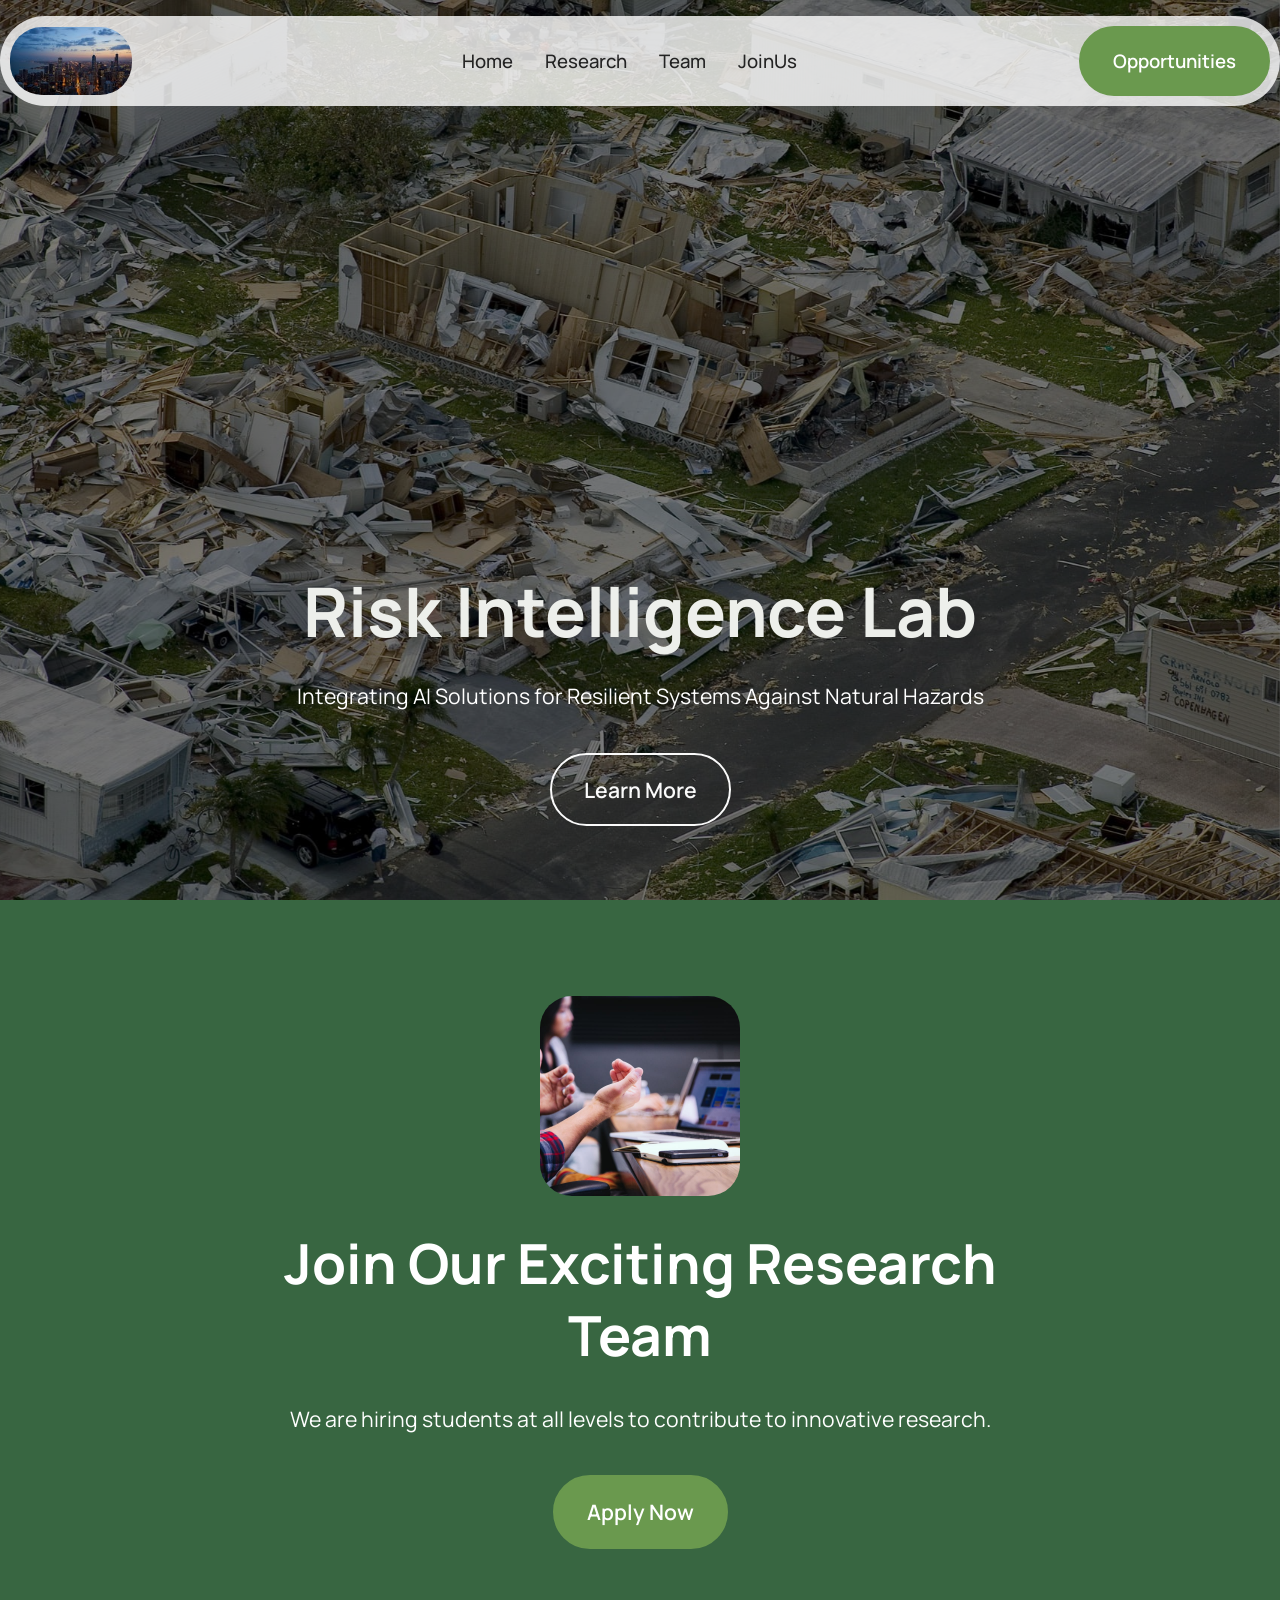
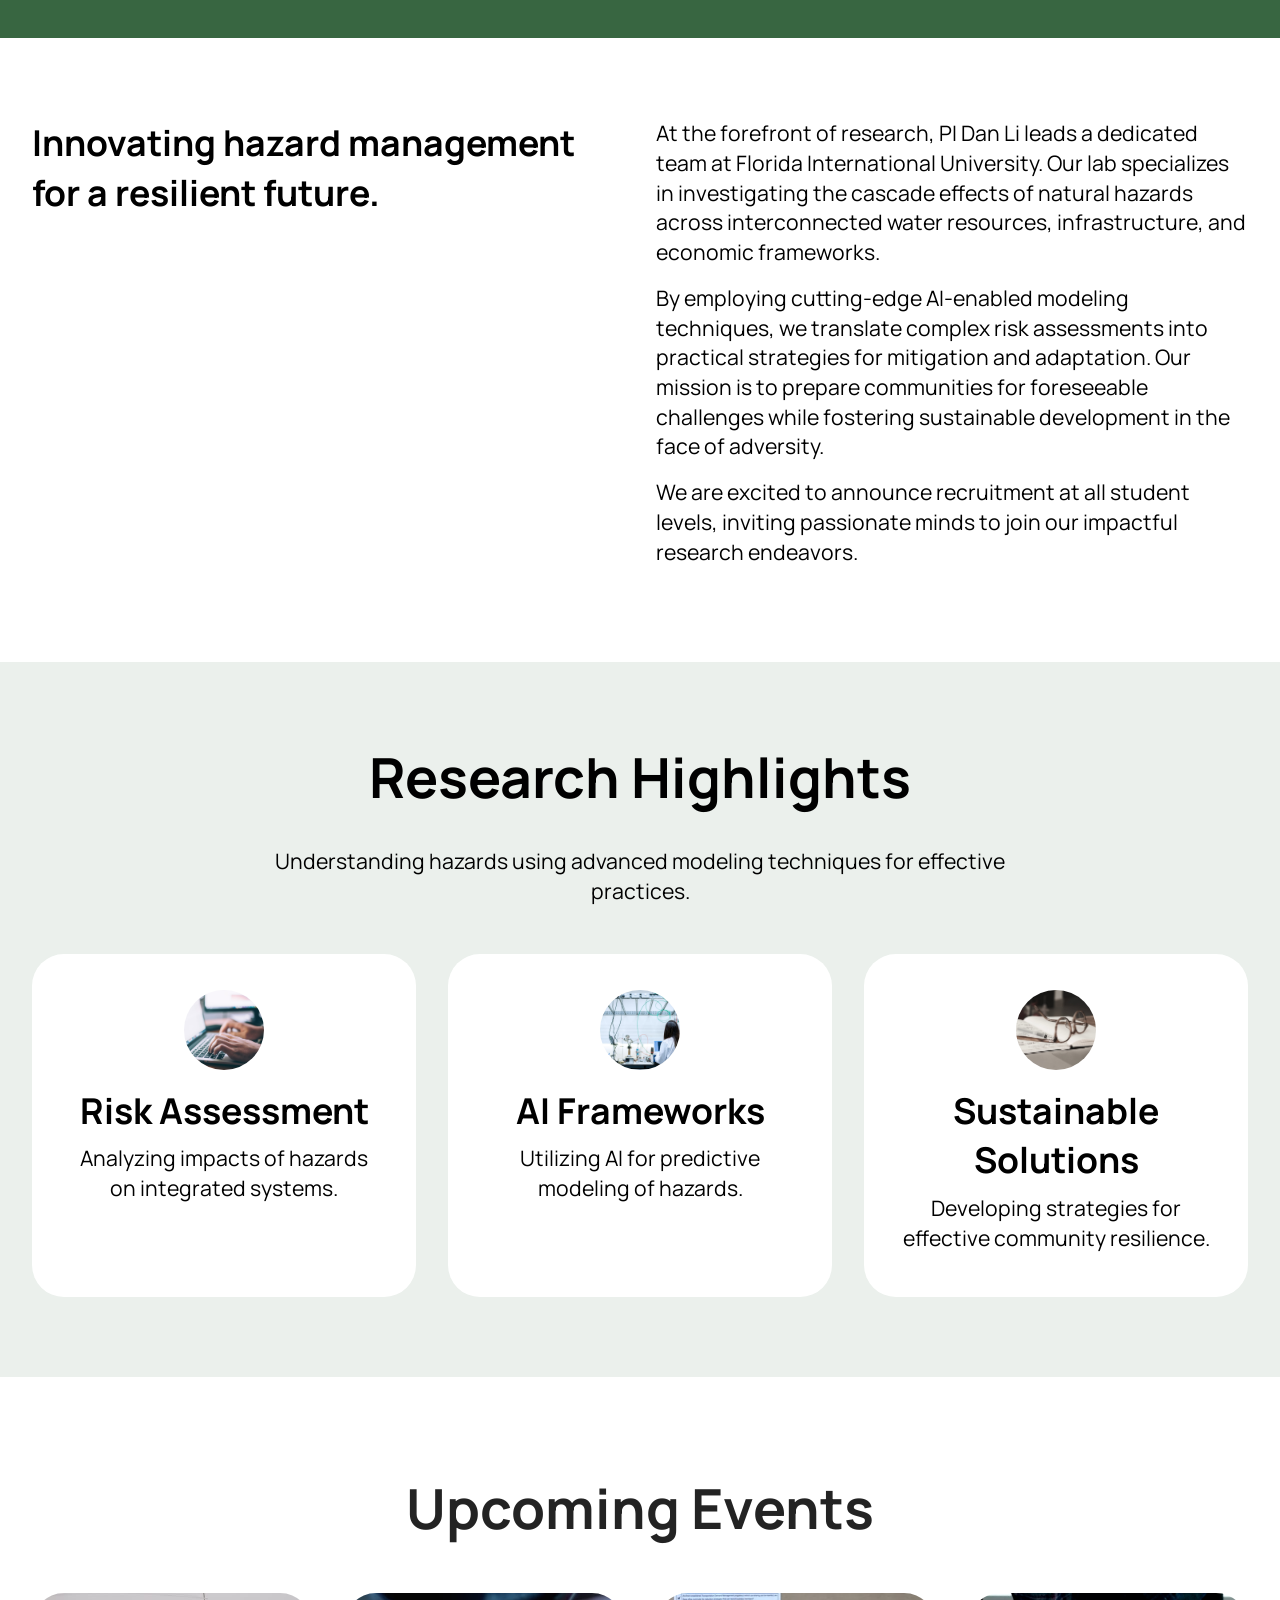
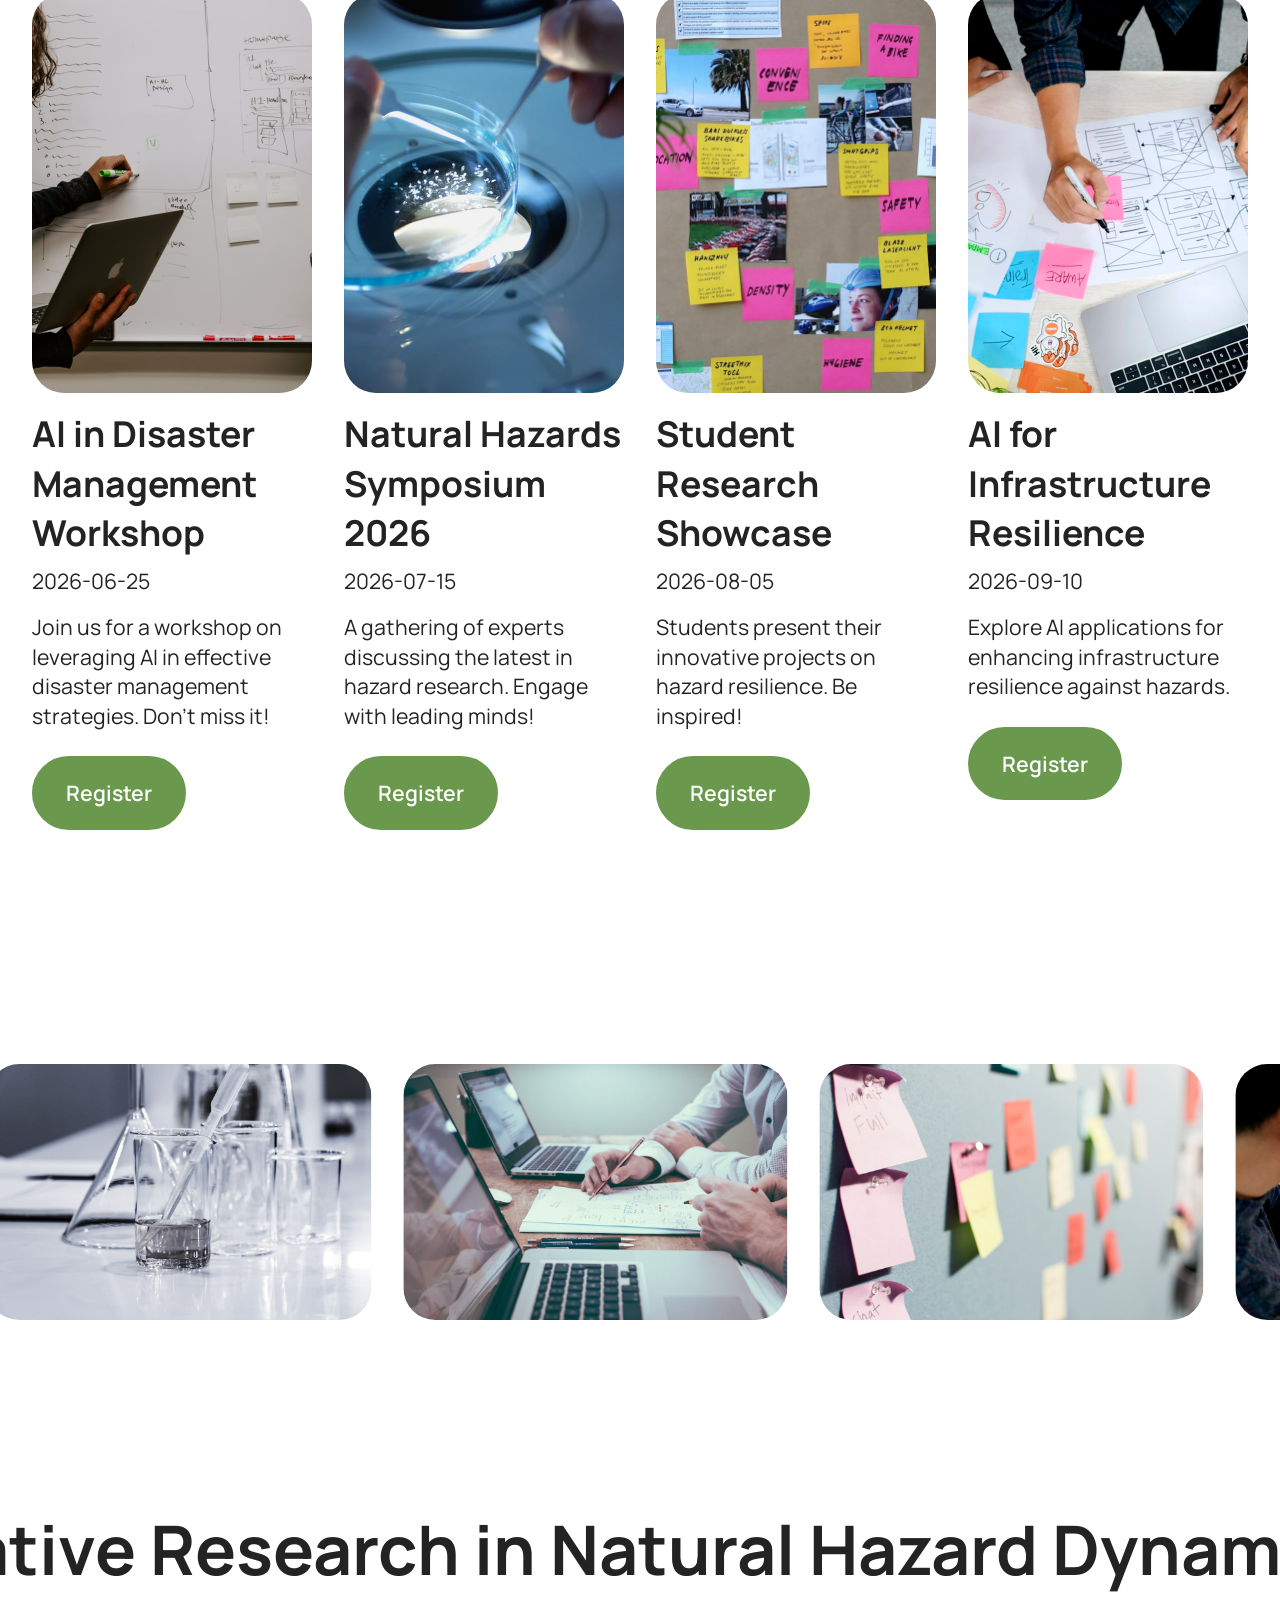
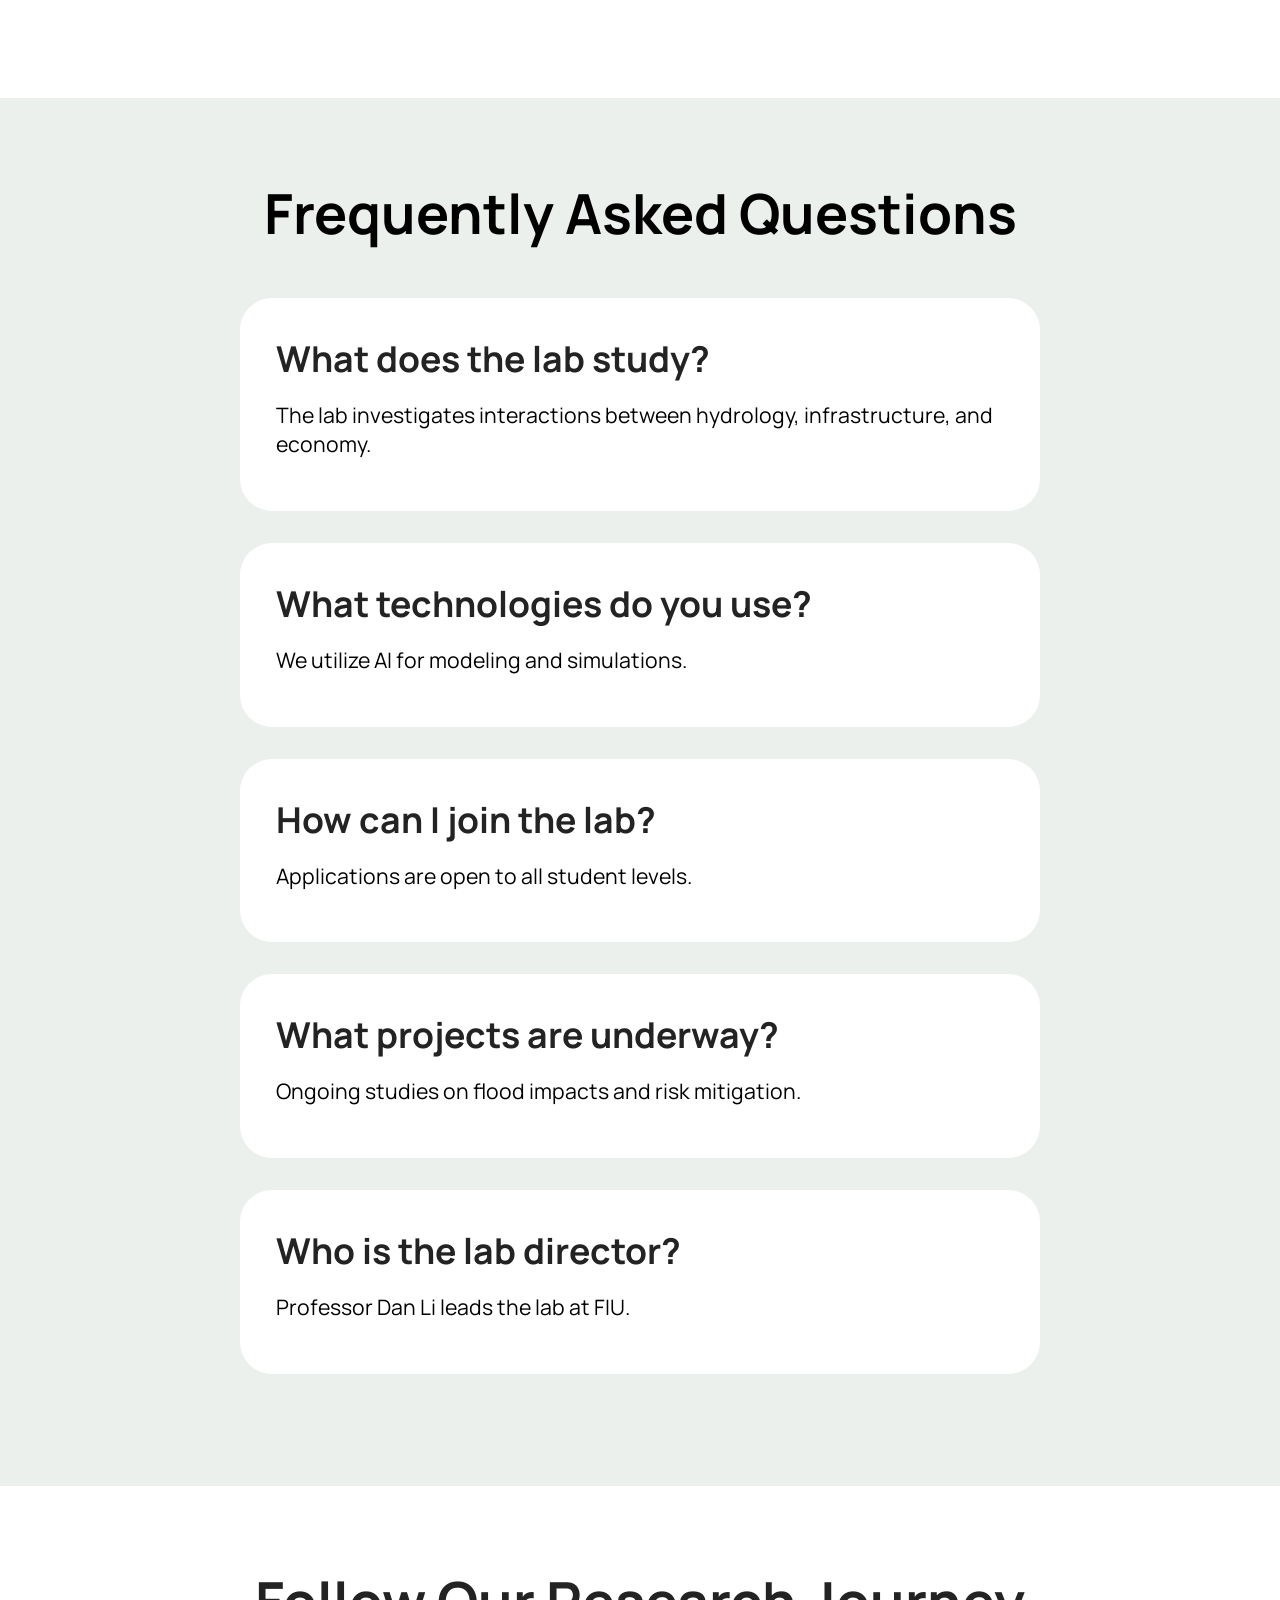
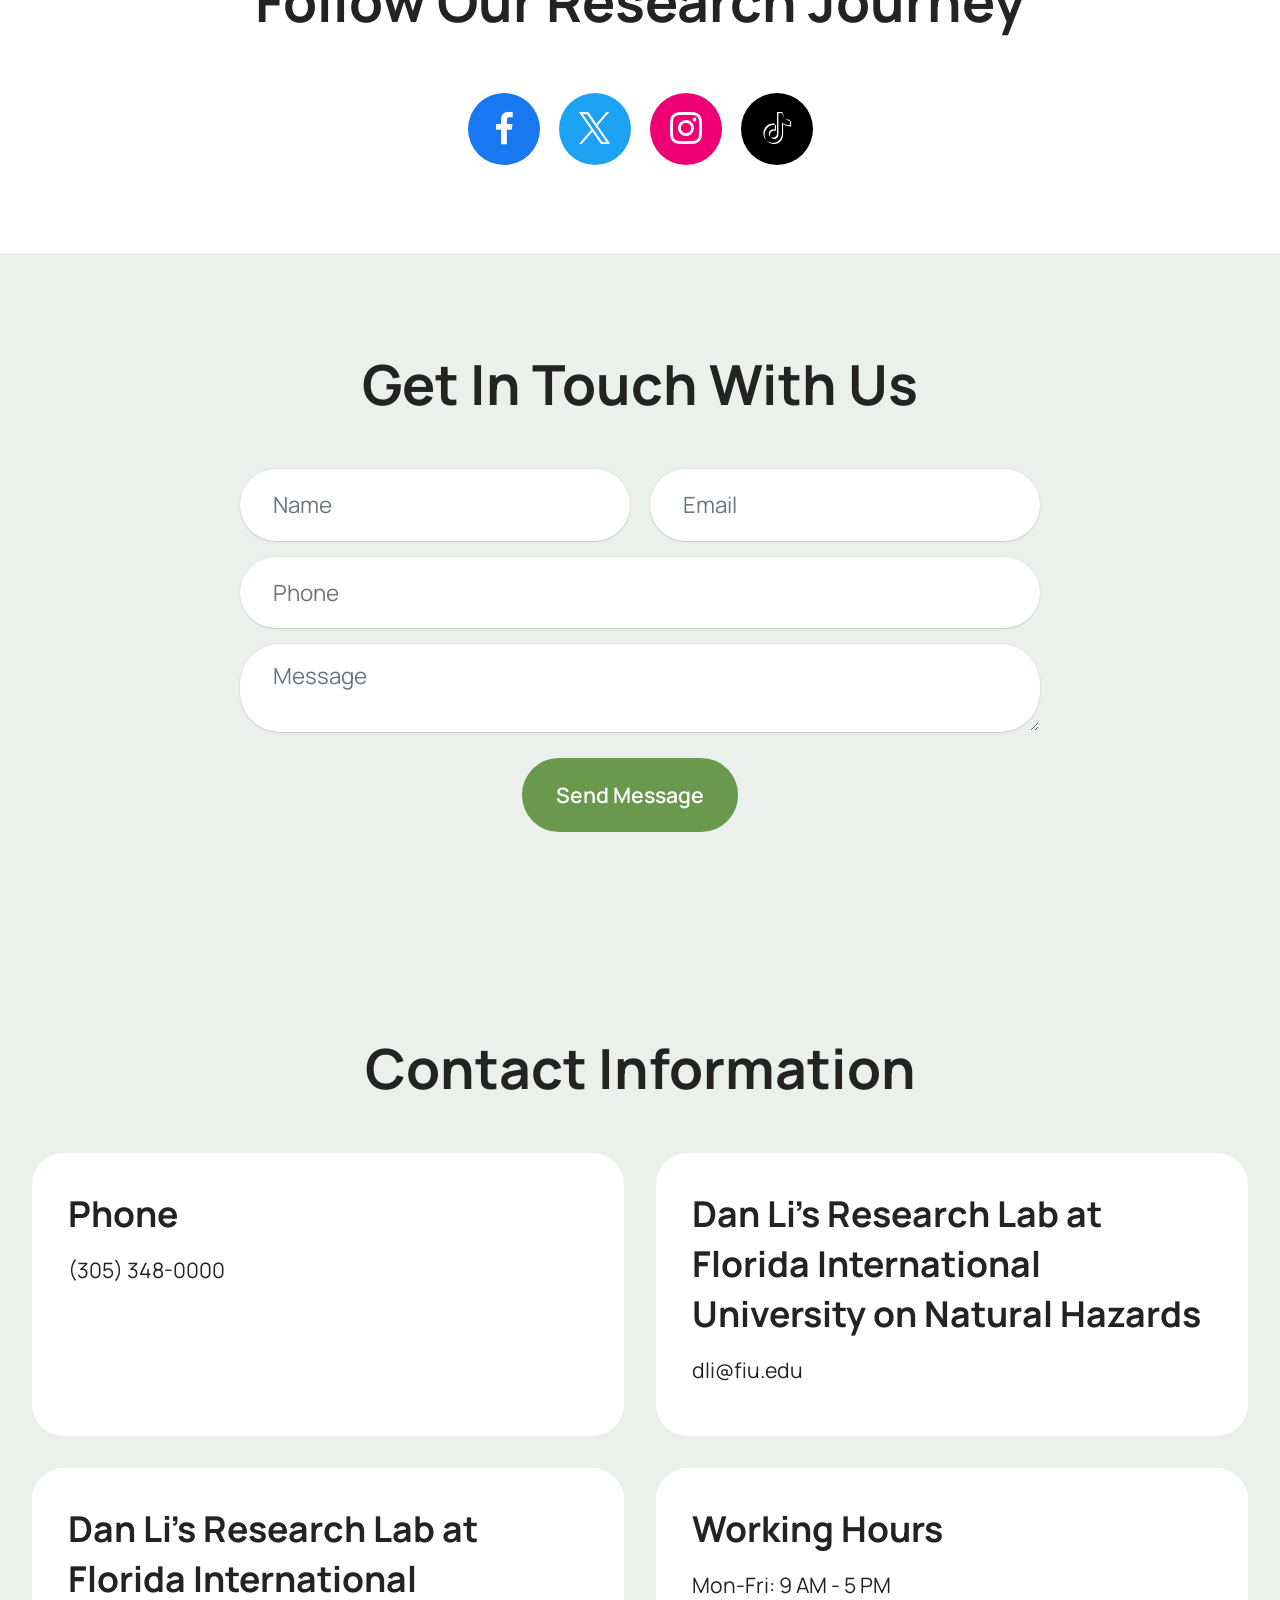
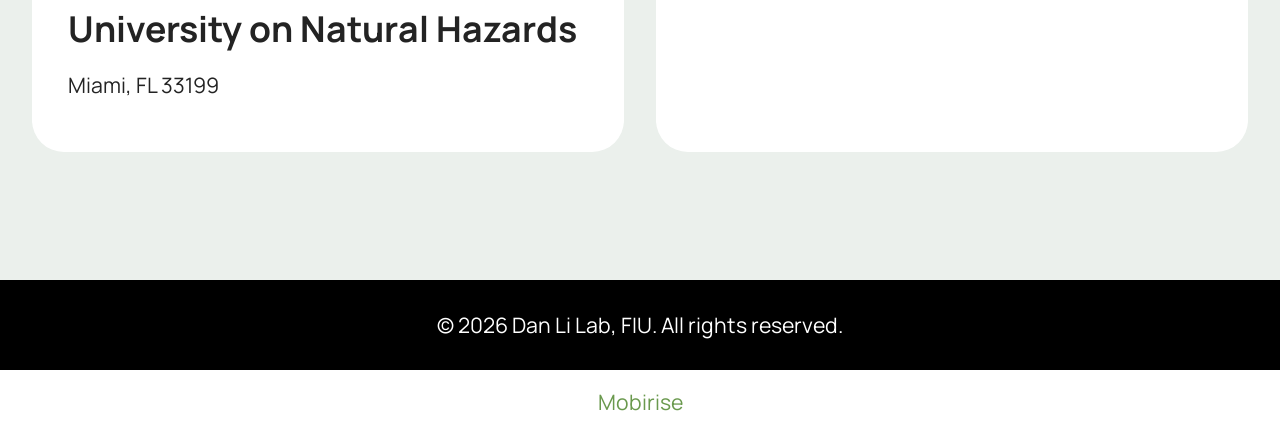
==== index.html @ 46e7345b "mobirise website design" ====
<!DOCTYPE html>
<html  >
<head>
  <!-- Site made with Mobirise Website Builder v6.1.12, https://mobirise.com -->
  <meta charset="UTF-8">
  <meta http-equiv="X-UA-Compatible" content="IE=edge">
  <meta name="generator" content="Mobirise v6.1.12, mobirise.com">
  <meta name="viewport" content="width=device-width, initial-scale=1, minimum-scale=1">
  <link rel="shortcut icon" href="assets/images/mbr-219x123.jpg" type="image/x-icon">
  <meta name="description" content="Research at Florida International University examines natural hazards and their impact on water systems and economy, using AI models for risk management.">
  
  
  <title>Dan Li's Research Lab at Florida International University on Natural Hazards</title>
  <link rel="stylesheet" href="assets/web/assets/mobirise-icons2/mobirise2.css">
  <link rel="stylesheet" href="assets/bootstrap/css/bootstrap.min.css">
  <link rel="stylesheet" href="assets/parallax/jarallax.css">
  <link rel="stylesheet" href="assets/dropdown/css/style.css">
  <link rel="stylesheet" href="assets/socicon/css/styles.css">
  <link rel="stylesheet" href="assets/theme/css/style.css">
  <link rel="preload" href="https://fonts.googleapis.com/css2?family=Manrope:wght@400;700&display=swap&display=swap" as="style" onload="this.onload=null;this.rel='stylesheet'">
  <noscript><link rel="stylesheet" href="https://fonts.googleapis.com/css2?family=Manrope:wght@400;700&display=swap&display=swap"></noscript>
  <link rel="preload" as="style" href="assets/mobirise/css/mbr-additional.css?v=Rg6j0w"><link rel="stylesheet" href="assets/mobirise/css/mbr-additional.css?v=Rg6j0w" type="text/css">

  
  
  
</head>
<body>
  
  <section data-bs-version="5.1" class="menu menu2 cid-vmE7pCss7t" once="menu" id="menu-5-vmE7pCss7t">
	

	<nav class="navbar navbar-dropdown navbar-fixed-top navbar-expand-lg">
		<div class="container">
			<div class="navbar-brand">
				<span class="navbar-logo">
					<a href="https://mobiri.se">
						<img src="assets/images/mbr-219x123.jpg" alt="Mobirise Website Builder" style="height: 4.3rem;">
					</a>
				</span>
				<span class="navbar-caption-wrap"><a class="navbar-caption text-black display-4" href="https://mobiri.se"></a></span>
			</div>
			<button class="navbar-toggler" type="button" data-toggle="collapse" data-bs-toggle="collapse" data-target="#navbarSupportedContent" data-bs-target="#navbarSupportedContent" aria-controls="navbarNavAltMarkup" aria-expanded="false" aria-label="Toggle navigation">
				<div class="hamburger">
					<span></span>
					<span></span>
					<span></span>
					<span></span>
				</div>
			</button>
			<div class="collapse navbar-collapse" id="navbarSupportedContent">
				<ul class="navbar-nav nav-dropdown" data-app-modern-menu="true"><li class="nav-item">
						<a class="nav-link link text-black text-primary display-4" href="index.html">Home</a>
					</li><li class="nav-item"><a class="nav-link link text-black text-primary display-4" href="page1.html">Research</a></li>
					<li class="nav-item">
						<a class="nav-link link text-black display-4" href="https://mobiri.se" aria-expanded="false">Team</a>
					</li>
					<li class="nav-item">
						<a class="nav-link link text-black display-4" href="https://mobiri.se">JoinUs</a>
					</li></ul>
				
				<div class="navbar-buttons mbr-section-btn"><a class="btn btn-primary display-4" href="https://mobiri.se">Opportunities</a></div>
			</div>
		</div>
	</nav>
</section>

<section data-bs-version="5.1" class="header18 cid-vmE7pCsqIM mbr-fullscreen mbr-parallax-background" id="hero-16-vmE7pCsqIM">
  

  <div class="mbr-overlay" style="opacity: 0.5; background-color: rgb(0, 0, 0);"></div>
  <div class="container-fluid">
    <div class="row">
      <div class="content-wrap col-12 col-md-12">
        <h1 class="mbr-section-title mbr-fonts-style mbr-white mb-4 display-1">
          <strong>Risk Intelligence Lab</strong>
        </h1>
        
        <p class="mbr-fonts-style mbr-text mbr-white mb-4 display-7">Integrating AI Solutions for Resilient Systems Against Natural Hazards</p>
        <div class="mbr-section-btn"><a class="btn btn-white-outline display-7" href="https://mobiri.se">Learn More</a></div>
      </div>
    </div>
  </div>
</section>

<section data-bs-version="5.1" class="header12 cid-vmE7pCsDy3" id="call-to-action-8-vmE7pCsDy3">
    

    
    

    <div class="text-center container">
        <div class="row mb-4 justify-content-center">
            <div class="col-12 col-md-4">
                <img src="assets/images/photo-1517245386807-bb43f82c33c4.jpeg" alt="Mobirise Website Builder">
            </div>
        </div>
        <div class="row justify-content-center">
            <div class="col-md-12 content-head">
                <h1 class="mbr-section-title mbr-fonts-style mb-4 display-2">
                    <strong>Join Our Exciting Research Team</strong>
                </h1>
                <p class="mbr-text mbr-fonts-style mb-4 display-7">We are hiring students at all levels to contribute to innovative research.</p>
                <div class="mbr-section-btn mt-4"><a class="btn btn-primary display-7" href="https://mobiri.se">Apply Now</a></div>
            </div>
        </div>
    </div>
</section>

<section data-bs-version="5.1" class="article15 cid-vmE7pCtQRr" id="about-us-15-vmE7pCtQRr">
    
    <div class="container">
        <div class="row justify-content-center">
            <div class="col-12 col-md">
                
                <h6 class="mbr-section-subtitle mbr-fonts-style mt-0 mb-4 display-5">
                    <strong>Innovating hazard management for a resilient future.</strong>
                </h6>
            </div>
            <div class="col-md-12 col-lg-6">
                <p class="mbr-text mbr-fonts-style display-7">At the forefront of research, PI Dan Li leads a dedicated team at Florida International University. Our lab specializes in investigating the cascade effects of natural hazards across interconnected water resources, infrastructure, and economic frameworks.</p>
                <p class="mbr-text mbr-fonts-style display-7">By employing cutting-edge AI-enabled modeling techniques, we translate complex risk assessments into practical strategies for mitigation and adaptation. Our mission is to prepare communities for foreseeable challenges while fostering sustainable development in the face of adversity.</p>
                <p class="mbr-text mbr-fonts-style display-7">We are excited to announce recruitment at all student levels, inviting passionate minds to join our impactful research endeavors.</p>
            </div>
        </div>
    </div>
</section>

<section data-bs-version="5.1" class="features19 cid-vmE7pCuANr" id="features-19-vmE7pCuANr">
    
    
    
    <div class="container">
        <div class="row justify-content-center">
            <div class="col-12 mb-5 content-head">
                <h3 class="mbr-section-title mbr-fonts-style align-center mb-0 display-2">
                    <strong>Research Highlights</strong>
                </h3>
                <h5 class="mbr-section-subtitle mbr-fonts-style align-center mb-0 mt-4 display-7">Understanding hazards using advanced modeling techniques for effective practices.</h5>
            </div>
        </div>
        <div class="row">
            <div class="item features-without-image col-12 col-lg-4 item-mb">
                <div class="item-wrapper">
                    <div class="card-box align-left">
                        <div class="img-wrapper mb-3">
                            <img class="" src="assets/images/photo-1486312338219-ce68d2c6f44d.jpeg">
                        </div>
                        <h5 class="card-title mbr-fonts-style display-5">
                            <strong>Risk Assessment</strong>
                        </h5>
                        <p class="card-text mbr-fonts-style display-7">Analyzing impacts of hazards on integrated systems.</p>
                    </div>
                </div>
            </div>
            <div class="item features-without-image col-12 col-lg-4 item-mb">
                <div class="item-wrapper">
                    <div class="card-box align-left">
                        <div class="img-wrapper mb-3">
                            <img class="" src="assets/images/photo-1581093577421-f561a654a353.jpeg">
                        </div>
                        <h5 class="card-title mbr-fonts-style display-5">
                            <strong>AI Frameworks</strong>
                        </h5>
                        <p class="card-text mbr-fonts-style display-7">Utilizing AI for predictive modeling of hazards.</p>
                    </div>
                </div>
            </div>
            <div class="item features-without-image col-12 col-lg-4 item-mb">
                <div class="item-wrapper">
                    <div class="card-box align-left">
                        <div class="img-wrapper mb-3">
                            <img class="" src="assets/images/photo-1501290741922-b56c0d0884af.jpeg">
                        </div>
                        <h5 class="card-title mbr-fonts-style display-5">
                            <strong>Sustainable Solutions</strong>
                        </h5>
                        <p class="card-text mbr-fonts-style display-7">Developing strategies for effective community resilience.</p>
                    </div>
                </div>
            </div>
        </div>
    </div>
</section>

<section data-bs-version="5.1" class="features03 cid-vmE7pCutSB" id="events-1-vmE7pCutSB">
  
  
  <div class="container-fluid">
    <div class="row justify-content-center mb-5">
      <div class="col-12 content-head">
        <div class="mbr-section-head">
          <h4 class="mbr-section-title mbr-fonts-style align-center mb-0 display-2">
            <strong>Upcoming Events</strong>
          </h4>
          
        </div>
      </div>
    </div>
    <div class="row">
      <div class="item features-image col-12 col-md-6 col-lg-3 active">
        <div class="item-wrapper">
          <div class="item-img mb-3">
            <img src="assets/images/photo-1532619675605-1ede6c2ed2b0.jpeg" alt="Mobirise Website Builder" title="">
          </div>
          <div class="item-content align-left">
            <h5 class="item-title mbr-fonts-style mt-0 mb-2 display-5">
              <strong>AI in Disaster Management Workshop</strong>
            </h5>
            <p class="mbr-text mbr-fonts-style mb-3 display-7">2026-06-25</p>
            <p class="mbr-text mbr-fonts-style mb-3 display-7">Join us for a workshop on leveraging AI in effective disaster management strategies. Don't miss it!</p>
            <div class="mbr-section-btn item-footer">
              <a href="" class="btn item-btn btn-primary display-7">Register</a>
            </div>
          </div>
        </div>
      </div>
      <div class="item features-image col-12 col-md-6 col-lg-3">
        <div class="item-wrapper">
          <div class="item-img mb-3">
            <img src="assets/images/photo-1631557676757-fcc7b1160be8.jpeg" alt="Mobirise Website Builder" title="" data-slide-to="1" data-bs-slide-to="1">
          </div>
          <div class="item-content align-left">
            <h5 class="item-title mbr-fonts-style mb-2 mt-0 display-5">
              <strong>Natural Hazards Symposium 2026</strong>
            </h5>
            <p class="mbr-text mbr-fonts-style mb-3 display-7">2026-07-15</p>
            <p class="mbr-text mbr-fonts-style mb-3 display-7">A gathering of experts discussing the latest in hazard research. Engage with leading minds!</p>
            <div class="mbr-section-btn item-footer">
              <a href="" class="btn item-btn btn-primary display-7">Register</a>
            </div>
          </div>
        </div>
      </div>
      <div class="item features-image col-12 col-md-6 col-lg-3">
        <div class="item-wrapper">
          <div class="item-img mb-3">
            <img src="assets/images/photo-1526378787940-576a539ba69d.jpeg" alt="Mobirise Website Builder" title="" data-slide-to="2" data-bs-slide-to="2">
          </div>
          <div class="item-content align-left">
            <h5 class="item-title mbr-fonts-style mb-2 mt-0 display-5">
              <strong>Student Research Showcase</strong>
            </h5>
            <p class="mbr-text mbr-fonts-style mb-3 display-7">2026-08-05</p>
            <p class="mbr-text mbr-fonts-style mb-3 display-7">Students present their innovative projects on hazard resilience. Be inspired!</p>
            <div class="mbr-section-btn item-footer">
              <a href="" class="btn item-btn btn-primary display-7">Register</a>
            </div>
          </div>
        </div>
      </div>
      <div class="item features-image col-12 col-md-6 col-lg-3">
        <div class="item-wrapper">
          <div class="item-img mb-3">
            <img src="assets/images/photo-1587440871875-191322ee64b0.jpeg" alt="Mobirise Website Builder" title="" data-slide-to="2" data-bs-slide-to="2">
          </div>
          <div class="item-content align-left">
            <h5 class="item-title mbr-fonts-style mb-2 mt-0 display-5">
              <strong>AI for Infrastructure Resilience</strong>
            </h5>
            <p class="mbr-text mbr-fonts-style mb-3 display-7">2026-09-10</p>
            <p class="mbr-text mbr-fonts-style mb-3 display-7">Explore AI applications for enhancing infrastructure resilience against hazards.</p>
            <div class="mbr-section-btn item-footer">
              <a href="" class="btn item-btn btn-primary display-7">Register</a>
            </div>
          </div>
        </div>
      </div>
    </div>
  </div>
</section>

<section data-bs-version="5.1" class="gallery07 cid-vmE7pCuMgc" id="gallery-14-vmE7pCuMgc">
  
  
  <div class="container-fluid gallery-wrapper">
    <div class="row justify-content-center">
      <div class="col-12 content-head">
        
      </div>
    </div>
    <div class="grid-container">
      <div class="grid-container-3 moving-left" style="transform: translate3d(-200px, 0px, 0px);">
        <div class="grid-item">
          <img src="assets/images/photo-1587355760421-b9de3226a046.jpeg" alt="Mobirise Website Builder">
        </div>
        <div class="grid-item">
          <img src="assets/images/photo-1532094349884-543bc11b234d.jpeg" alt="Mobirise Website Builder">
        </div>
        <div class="grid-item">
          <img src="assets/images/photo-1454165804606-c3d57bc86b40.jpeg" alt="Mobirise Website Builder">
        </div>
        <div class="grid-item">
          <img src="assets/images/photo-1503551723145-6c040742065b-v2.jpeg" alt="Mobirise Website Builder">
        </div>
      </div>
    </div>
  </div>
</section>

<section data-bs-version="5.1" class="gallery10 cid-vmE7pCu8Po" id="features-69-vmE7pCu8Po">
  


  <div class="container-fluid">

      <div class="loop-container">
        <div class="item display-1" data-linewords="Innovative Research in Natural Hazard Dynamics * Join Our Team of Dynamic Thinkers! * " data-direction="-1" data-speed="0.05">☁️ Best offers ☁️ Free delivery ☁️ Perfect design ☁️ Comfort ☁️ Support 24/7 ☁️ Vibes</div>

        <div class="item display-1" data-linewords="Innovative Research in Natural Hazard Dynamics * Join Our Team of Dynamic Thinkers! * " data-direction="-1" data-speed="0.05">☁️ Best offers ☁️ Free delivery ☁️ Perfect design ☁️ Comfort ☁️ Support 24/7 ☁️ Vibes</div>
      </div>
    
  </div>
</section>

<section data-bs-version="5.1" class="list05 cid-vmE7pCviwE" id="faq-3-vmE7pCviwE">
    
    <div class="container">
        <div class="col-12 mb-5 content-head">
            <h3 class="mbr-section-title mbr-fonts-style align-center mb-0 display-2">
                <strong>Frequently Asked Questions</strong>
            </h3>
            
        </div>
        <div class="row justify-content-center ">
            <div class="col-12 col-lg-8">
                <div class="item features-without-image col-12 active">
                    <div class="item-wrapper">
                        <h5 class="mbr-card-title mbr-fonts-style mt-0 mb-3 display-5">
                            <strong>What does the lab study?</strong></h5>
                        <p class="mbr-text mbr-fonts-style mt-0 mb-3 display-7">The lab investigates interactions between hydrology, infrastructure, and economy.</p>
                    </div>
                </div>
                <div class="item features-without-image col-12">
                    <div class="item-wrapper">
                        <h5 class="mbr-card-title mbr-fonts-style mt-0 mb-3 display-5">
                            <strong>What technologies do you use?</strong></h5>
                        <p class="mbr-text mbr-fonts-style mt-0 mb-3 display-7">We utilize AI for modeling and simulations.</p>
                    </div>
                </div>
                <div class="item features-without-image col-12">
                    <div class="item-wrapper">
                        <h5 class="mbr-card-title mbr-fonts-style mt-0 mb-3 display-5">
                            <strong>How can I join the lab?</strong></h5>
                        <p class="mbr-text mbr-fonts-style mt-0 mb-3 display-7">Applications are open to all student levels.</p>
                    </div>
                </div>
                <div class="item features-without-image col-12">
                  <div class="item-wrapper">
                      <h5 class="mbr-card-title mbr-fonts-style mt-0 mb-3 display-5">
                          <strong>What projects are underway?</strong></h5>
                      <p class="mbr-text mbr-fonts-style mt-0 mb-3 display-7">Ongoing studies on flood impacts and risk mitigation.</p>
                  </div>
              </div>
              <div class="item features-without-image col-12">
                <div class="item-wrapper">
                    <h5 class="mbr-card-title mbr-fonts-style mt-0 mb-3 display-5">
                        <strong>Who is the lab director?</strong></h5>
                    <p class="mbr-text mbr-fonts-style mt-0 mb-3 display-7">Professor Dan Li leads the lab at FIU.</p>
                </div>
            </div>
            </div>
        </div>
    </div>
</section>

<section data-bs-version="5.1" class="social4 cid-vmE7pCvKVs" id="follow-us-1-vmE7pCvKVs">
    
    
    

    <div class="container">
        <div class="media-container-row">
            <div class="col-12">
                <h3 class="mbr-section-title align-center mb-5 mbr-fonts-style display-2">
                    <strong>Follow Our Research Journey</strong>
                </h3>
                <div class="social-list align-center">
                    <a class="iconfont-wrapper bg-facebook m-2 " target="_blank" href="https://mobiri.se">
                        <span class="socicon-facebook socicon"></span>
                    </a>
                    <a class="iconfont-wrapper bg-twitter m-2" href="https://mobiri.se" target="_blank">
                        <span class="socicon-twitter socicon"></span>
                    </a>
                    <a class="iconfont-wrapper bg-instagram m-2" href="https://mobiri.se" target="_blank">
                        <span class="socicon-instagram socicon"></span>
                    </a>
                    
                    
                    
                    
                    
                    <a class="iconfont-wrapper bg-tiktok m-2" href="https://mobiri.se" target="_blank">
                        <span class="socicon-tiktok socicon"></span>
                    </a>
                    
                    
                </div>
            </div>
        </div>
    </div>
</section>

<section data-bs-version="5.1" class="form5 cid-vmE7pCvuDt" id="contact-form-3-vmE7pCvuDt">
    
    
    <div class="container">
        <div class="row justify-content-center">
            <div class="col-12 content-head">
                <div class="mbr-section-head mb-5">
                    <h3 class="mbr-section-title mbr-fonts-style align-center mb-0 display-2">
                        <strong>Get In Touch With Us</strong>
                    </h3>
                    
                </div>
            </div>
        </div>
        <div class="row justify-content-center">
            <div class="col-lg-8 mx-auto mbr-form" data-form-type="formoid">
                <form action="https://mobirise.eu/" method="POST" class="mbr-form form-with-styler" data-form-title="Form Name"><input type="hidden" name="email" data-form-email="true" value="O/gsqB4UQ2qycXFx2md9YMccfozUHnBJ8xOEjyZz/oNkTUn0Ze6ZTeivdzdoUWRrt1v8C5zCqn4Z/rap/p++ocsyzpXChXGXL+w7TI9K7ZpRaqlhZu9MS9Bf5QvCfCN9">
                    <div class="row">
                        <div hidden="hidden" data-form-alert="" class="alert alert-success col-12">Thanks for filling out the form!</div>
                        <div hidden="hidden" data-form-alert-danger="" class="alert alert-danger col-12">
                            Oops...! some problem!
                        </div>
                    </div>
                    <div class="dragArea row">
                        <div class="col-md col-sm-12 form-group mb-3" data-for="name">
                            <input type="text" name="name" placeholder="Name" data-form-field="name" class="form-control" value="" id="name-contact-form-3-vmE7pCvuDt">
                        </div>
                        <div class="col-md col-sm-12 form-group mb-3" data-for="email">
                            <input type="email" name="email" placeholder="Email" data-form-field="email" class="form-control" value="" id="email-contact-form-3-vmE7pCvuDt">
                        </div>
                        <div class="col-12 form-group mb-3 mb-3" data-for="url">
                            <input type="url" name="url" placeholder="Phone" data-form-field="url" class="form-control" value="" id="url-contact-form-3-vmE7pCvuDt">
                        </div>
                        <div class="col-12 form-group mb-3" data-for="textarea">
                            <textarea name="textarea" placeholder="Message" data-form-field="textarea" class="form-control" id="textarea-contact-form-3-vmE7pCvuDt"></textarea>
                        </div>
                        <div class="col-lg-12 col-md-12 col-sm-12 align-center mbr-section-btn">
                            <button type="submit" class="btn btn-primary display-7">Send Message</button>
                        </div>
                    </div>
                </form>
            </div>
        </div>
    </div>
</section>

<section data-bs-version="5.1" class="contacts01 cid-vmE7pCvTou" id="contacts-1-vmE7pCvTou">
    

    
    
    <div class="container">
        <div class="row justify-content-center">
            <div class="col-12 content-head">
                <div class="mbr-section-head mb-5">
                    <h3 class="mbr-section-title mbr-fonts-style align-center mb-0 display-2">
                        <strong>Contact Information</strong>
                    </h3>
                    
                </div>
            </div>
        </div>
        <div class="row">
            <div class="item features-without-image col-12 col-md-6 active">
                <div class="item-wrapper">
                    <div class="text-wrapper">
                        <h6 class="card-title mbr-fonts-style mb-3 display-5">
                            <strong>Phone</strong>
                        </h6>
                        <p class="mbr-text mbr-fonts-style display-7">
                            <a href="tel:(305) 348-0000" class="text-black">(305) 348-0000</a>
                        </p>
                    </div>
                </div>
            </div>
            <div class="item features-without-image col-12 col-md-6">
                <div class="item-wrapper">
                    <div class="text-wrapper">
                        <h6 class="card-title mbr-fonts-style mb-3 display-5">
                            <strong>Dan Li's Research Lab at Florida International University on Natural Hazards</strong>
                        </h6>
                        <p class="mbr-text mbr-fonts-style display-7">
                            <a href="mailto:dli@fiu.edu" class="text-black">dli@fiu.edu</a>
                        </p>
                    </div>
                </div>
            </div>
            <div class="item features-without-image col-12 col-md-6">
                <div class="item-wrapper">
                    <div class="text-wrapper">
                        <h6 class="card-title mbr-fonts-style mb-3 display-5">
                            <strong>Dan Li's Research Lab at Florida International University on Natural Hazards</strong>
                        </h6>
                        <p class="mbr-text mbr-fonts-style display-7">Miami, FL 33199</p>
                    </div>
                </div>
            </div>
            <div class="item features-without-image col-12 col-md-6">
                <div class="item-wrapper">
                    <div class="text-wrapper">
                        <h6 class="card-title mbr-fonts-style mb-3 display-5">
                            <strong>Working Hours</strong>
                        </h6>
                        <p class="mbr-text mbr-fonts-style display-7">Mon-Fri: 9 AM - 5 PM</p>
                    </div>
                </div>
            </div>
        </div>
    </div>
</section>

<section data-bs-version="5.1" class="footer4 cid-vmE7pCx9kY" once="footers" id="footer-4-vmE7pCx9kY">

    

    

    <div class="container">
        <div class="media-container-row align-center mbr-white">
            <div class="col-12">
                <p class="mbr-text mb-0 mbr-fonts-style display-7">© 2026 Dan Li Lab, FIU. All rights reserved.</p>
            </div>
        </div>
    </div>
</section><section class="display-7" style="padding: 0;align-items: center;justify-content: center;flex-wrap: wrap;    align-content: center;display: flex;position: relative;height: 4rem;"><a href="https://mobiri.se/" style="flex: 1 1;height: 4rem;position: absolute;width: 100%;z-index: 1;"><img alt="" style="height: 4rem;" src="[data-uri]"></a><p style="margin: 0;text-align: center;" class="display-7">&#8204;</p><a style="z-index:1" href="https://mobirise.com">Mobirise </a></section><script src="assets/bootstrap/js/bootstrap.bundle.min.js"></script>  <script src="assets/parallax/jarallax.js"></script>  <script src="assets/smoothscroll/smooth-scroll.js"></script>  <script src="assets/ytplayer/index.js"></script>  <script src="assets/dropdown/js/navbar-dropdown.js"></script>  <script src="assets/scrollgallery/scroll-gallery.js"></script>  <script src="assets/theme/js/script.js"></script>  <script src="assets/formoid/formoid.min.js"></script>  
  
  
</body>
</html>
---- assets/web/assets/mobirise-icons2/mobirise2.css ----
@font-face {
  font-family: 'Moririse2';
  font-display: swap;
  src:  url('mobirise2.eot?f2bix4');
  src:  url('mobirise2.eot?f2bix4#iefix') format('embedded-opentype'),
    url('mobirise2.woff2?f2bix4') format('woff2'),
    url('mobirise2.woff?f2bix4') format('woff'),
    url('mobirise2.ttf?f2bix4') format('truetype'),
    url('mobirise2.svg?f2bix4#mobirise2') format('svg');
  font-weight: normal;
  font-style: normal;
}

[class^="mobi-"], [class*=" mobi-"] {
  /* use !important to prevent issues with browser extensions that change fonts */
  font-family: 'Moririse2' !important;
  speak: none;
  font-style: normal;
  font-weight: normal;
  font-variant: normal;
  text-transform: none;
  line-height: 1;

  /* Better Font Rendering =========== */
  -webkit-font-smoothing: antialiased;
  -moz-osx-font-smoothing: grayscale;
}

.mobi-mbri-add-submenu:before {
  content: "\e900";
}
.mobi-mbri-alert:before {
  content: "\e901";
}
.mobi-mbri-align-center:before {
  content: "\e902";
}
.mobi-mbri-align-justify:before {
  content: "\e903";
}
.mobi-mbri-align-left:before {
  content: "\e904";
}
.mobi-mbri-align-right:before {
  content: "\e905";
}
.mobi-mbri-android:before {
  content: "\e906";
}
.mobi-mbri-apple:before {
  content: "\e907";
}
.mobi-mbri-arrow-down:before {
  content: "\e908";
}
.mobi-mbri-arrow-next:before {
  content: "\e909";
}
.mobi-mbri-arrow-prev:before {
  content: "\e90a";
}
.mobi-mbri-arrow-up:before {
  content: "\e90b";
}
.mobi-mbri-bold:before {
  content: "\e90c";
}
.mobi-mbri-bookmark:before {
  content: "\e90d";
}
.mobi-mbri-bootstrap:before {
  content: "\e90e";
}
.mobi-mbri-briefcase:before {
  content: "\e90f";
}
.mobi-mbri-browse:before {
  content: "\e910";
}
.mobi-mbri-bulleted-list:before {
  content: "\e911";
}
.mobi-mbri-calendar:before {
  content: "\e912";
}
.mobi-mbri-camera:before {
  content: "\e913";
}
.mobi-mbri-cart-add:before {
  content: "\e914";
}
.mobi-mbri-cart-full:before {
  content: "\e915";
}
.mobi-mbri-cash:before {
  content: "\e916";
}
.mobi-mbri-change-style:before {
  content: "\e917";
}
.mobi-mbri-chat:before {
  content: "\e918";
}
.mobi-mbri-clock:before {
  content: "\e919";
}
.mobi-mbri-close:before {
  content: "\e91a";
}
.mobi-mbri-cloud:before {
  content: "\e91b";
}
.mobi-mbri-code:before {
  content: "\e91c";
}
.mobi-mbri-contact-form:before {
  content: "\e91d";
}
.mobi-mbri-credit-card:before {
  content: "\e91e";
}
.mobi-mbri-cursor-click:before {
  content: "\e91f";
}
.mobi-mbri-cust-feedback:before {
  content: "\e920";
}
.mobi-mbri-database:before {
  content: "\e921";
}
.mobi-mbri-delivery:before {
  content: "\e922";
}
.mobi-mbri-desktop:before {
  content: "\e923";
}
.mobi-mbri-devices:before {
  content: "\e924";
}
.mobi-mbri-down:before {
  content: "\e925";
}
.mobi-mbri-download-2:before {
  content: "\e926";
}
.mobi-mbri-download:before {
  content: "\e927";
}
.mobi-mbri-drag-n-drop-2:before {
  content: "\e928";
}
.mobi-mbri-drag-n-drop:before {
  content: "\e929";
}
.mobi-mbri-edit-2:before {
  content: "\e92a";
}
.mobi-mbri-edit:before {
  content: "\e92b";
}
.mobi-mbri-error:before {
  content: "\e92c";
}
.mobi-mbri-extension:before {
  content: "\e92d";
}
.mobi-mbri-features:before {
  content: "\e92e";
}
.mobi-mbri-file:before {
  content: "\e92f";
}
.mobi-mbri-flag:before {
  content: "\e930";
}
.mobi-mbri-folder:before {
  content: "\e931";
}
.mobi-mbri-gift:before {
  content: "\e932";
}
.mobi-mbri-github:before {
  content: "\e933";
}
.mobi-mbri-globe-2:before {
  content: "\e934";
}
.mobi-mbri-globe:before {
  content: "\e935";
}
.mobi-mbri-growing-chart:before {
  content: "\e936";
}
.mobi-mbri-hearth:before {
  content: "\e937";
}
.mobi-mbri-help:before {
  content: "\e938";
}
.mobi-mbri-home:before {
  content: "\e939";
}
.mobi-mbri-hot-cup:before {
  content: "\e93a";
}
.mobi-mbri-idea:before {
  content: "\e93b";
}
.mobi-mbri-image-gallery:before {
  content: "\e93c";
}
.mobi-mbri-image-slider:before {
  content: "\e93d";
}
.mobi-mbri-info:before {
  content: "\e93e";
}
.mobi-mbri-italic:before {
  content: "\e93f";
}
.mobi-mbri-key:before {
  content: "\e940";
}
.mobi-mbri-laptop:before {
  content: "\e941";
}
.mobi-mbri-layers:before {
  content: "\e942";
}
.mobi-mbri-left-right:before {
  content: "\e943";
}
.mobi-mbri-left:before {
  content: "\e944";
}
.mobi-mbri-letter:before {
  content: "\e945";
}
.mobi-mbri-like:before {
  content: "\e946";
}
.mobi-mbri-link:before {
  content: "\e947";
}
.mobi-mbri-lock:before {
  content: "\e948";
}
.mobi-mbri-login:before {
  content: "\e949";
}
.mobi-mbri-logout:before {
  content: "\e94a";
}
.mobi-mbri-magic-stick:before {
  content: "\e94b";
}
.mobi-mbri-map-pin:before {
  content: "\e94c";
}
.mobi-mbri-menu:before {
  content: "\e94d";
}
.mobi-mbri-mobile-2:before {
  content: "\e94e";
}
.mobi-mbri-mobile-horizontal:before {
  content: "\e94f";
}
.mobi-mbri-mobile:before {
  content: "\e950";
}
.mobi-mbri-mobirise:before {
  content: "\e951";
}
.mobi-mbri-more-horizontal:before {
  content: "\e952";
}
.mobi-mbri-more-vertical:before {
  content: "\e953";
}
.mobi-mbri-music:before {
  content: "\e954";
}
.mobi-mbri-new-file:before {
  content: "\e955";
}
.mobi-mbri-numbered-list:before {
  content: "\e956";
}
.mobi-mbri-opened-folder:before {
  content: "\e957";
}
.mobi-mbri-pages:before {
  content: "\e958";
}
.mobi-mbri-paper-plane:before {
  content: "\e959";
}
.mobi-mbri-paperclip:before {
  content: "\e95a";
}
.mobi-mbri-phone:before {
  content: "\e95b";
}
.mobi-mbri-photo:before {
  content: "\e95c";
}
.mobi-mbri-photos:before {
  content: "\e95d";
}
.mobi-mbri-pin:before {
  content: "\e95e";
}
.mobi-mbri-play:before {
  content: "\e95f";
}
.mobi-mbri-plus:before {
  content: "\e960";
}
.mobi-mbri-preview:before {
  content: "\e961";
}
.mobi-mbri-print:before {
  content: "\e962";
}
.mobi-mbri-protect:before {
  content: "\e963";
}
.mobi-mbri-question:before {
  content: "\e964";
}
.mobi-mbri-quote-left:before {
  content: "\e965";
}
.mobi-mbri-quote-right:before {
  content: "\e966";
}
.mobi-mbri-redo:before {
  content: "\e967";
}
.mobi-mbri-refresh:before {
  content: "\e968";
}
.mobi-mbri-responsive-2:before {
  content: "\e969";
}
.mobi-mbri-responsive:before {
  content: "\e96a";
}
.mobi-mbri-right:before {
  content: "\e96b";
}
.mobi-mbri-rocket:before {
  content: "\e96c";
}
.mobi-mbri-sad-face:before {
  content: "\e96d";
}
.mobi-mbri-sale:before {
  content: "\e96e";
}
.mobi-mbri-save:before {
  content: "\e96f";
}
.mobi-mbri-search:before {
  content: "\e970";
}
.mobi-mbri-setting-2:before {
  content: "\e971";
}
.mobi-mbri-setting-3:before {
  content: "\e972";
}
.mobi-mbri-setting:before {
  content: "\e973";
}
.mobi-mbri-share:before {
  content: "\e974";
}
.mobi-mbri-shopping-bag:before {
  content: "\e975";
}
.mobi-mbri-shopping-basket:before {
  content: "\e976";
}
.mobi-mbri-shopping-cart:before {
  content: "\e977";
}
.mobi-mbri-sites:before {
  content: "\e978";
}
.mobi-mbri-smile-face:before {
  content: "\e979";
}
.mobi-mbri-speed:before {
  content: "\e97a";
}
.mobi-mbri-star:before {
  content: "\e97b";
}
.mobi-mbri-success:before {
  content: "\e97c";
}
.mobi-mbri-sun:before {
  content: "\e97d";
}
.mobi-mbri-sun2:before {
  content: "\e97e";
}
.mobi-mbri-tablet-vertical:before {
  content: "\e97f";
}
.mobi-mbri-tablet:before {
  content: "\e980";
}
.mobi-mbri-target:before {
  content: "\e981";
}
.mobi-mbri-timer:before {
  content: "\e982";
}
.mobi-mbri-to-ftp:before {
  content: "\e983";
}
.mobi-mbri-to-local-drive:before {
  content: "\e984";
}
.mobi-mbri-touch-swipe:before {
  content: "\e985";
}
.mobi-mbri-touch:before {
  content: "\e986";
}
.mobi-mbri-trash:before {
  content: "\e987";
}
.mobi-mbri-underline:before {
  content: "\e988";
}
.mobi-mbri-undo:before {
  content: "\e989";
}
.mobi-mbri-unlink:before {
  content: "\e98a";
}
.mobi-mbri-unlock:before {
  content: "\e98b";
}
.mobi-mbri-up-down:before {
  content: "\e98c";
}
.mobi-mbri-up:before {
  content: "\e98d";
}
.mobi-mbri-update:before {
  content: "\e98e";
}
.mobi-mbri-upload-2:before {
  content: "\e98f";
}
.mobi-mbri-upload:before {
  content: "\e990";
}
.mobi-mbri-user-2:before {
  content: "\e991";
}
.mobi-mbri-user:before {
  content: "\e992";
}
.mobi-mbri-users:before {
  content: "\e993";
}
.mobi-mbri-video-play:before {
  content: "\e994";
}
.mobi-mbri-video:before {
  content: "\e995";
}
.mobi-mbri-watch:before {
  content: "\e996";
}
.mobi-mbri-website-theme-2:before {
  content: "\e997";
}
.mobi-mbri-website-theme:before {
  content: "\e998";
}
.mobi-mbri-wifi:before {
  content: "\e999";
}
.mobi-mbri-windows:before {
  content: "\e99a";
}
.mobi-mbri-zoom-in:before {
  content: "\e99b";
}
.mobi-mbri-zoom-out:before {
  content: "\e99c";
}
---- assets/parallax/jarallax.css ----
.jarallax {
    position: relative;
    z-index: 0;
}
.jarallax > .jarallax-img {
    position: absolute;
    object-fit: cover;
    /* support for plugin https://github.com/bfred-it/object-fit-images */
    font-family: 'object-fit: cover;';
    top: 0;
    left: 0;
    width: 100%;
    height: 100%;
    z-index: -1;
}
---- assets/dropdown/css/style.css ----
.navbar-dropdown {
  left: 0;
  padding: 0;
  position: absolute;
  right: 0;
  top: 0;
  transition: all 0.45s ease;
  z-index: 1030;
  background: #282828; }
  .navbar-dropdown .navbar-logo {
    margin-right: 0.8rem;
    transition: margin 0.3s ease-in-out;
    vertical-align: middle; }
    .navbar-dropdown .navbar-logo img {
      height: 3.125rem;
      transition: all 0.3s ease-in-out; }
    .navbar-dropdown .navbar-logo.mbr-iconfont {
      font-size: 3.125rem;
      line-height: 3.125rem; }
  .navbar-dropdown .navbar-caption {
    font-weight: 700;
    white-space: normal;
    vertical-align: -4px;
    line-height: 3.125rem !important; }
    .navbar-dropdown .navbar-caption, .navbar-dropdown .navbar-caption:hover {
      color: inherit;
      text-decoration: none; }
  .navbar-dropdown .mbr-iconfont + .navbar-caption {
    vertical-align: -1px; }
  .navbar-dropdown.navbar-fixed-top {
    position: fixed; }
  .navbar-dropdown .navbar-brand span {
    vertical-align: -4px; }
  .navbar-dropdown.bg-color.transparent {
    background: none; }
  .navbar-dropdown.navbar-short .navbar-brand {
    padding: 0.625rem 0; }
    .navbar-dropdown.navbar-short .navbar-brand span {
      vertical-align: -1px; }
  .navbar-dropdown.navbar-short .navbar-caption {
    line-height: 2.375rem !important;
    vertical-align: -2px; }
  .navbar-dropdown.navbar-short .navbar-logo {
    margin-right: 0.5rem; }
    .navbar-dropdown.navbar-short .navbar-logo img {
      height: 2.375rem; }
    .navbar-dropdown.navbar-short .navbar-logo.mbr-iconfont {
      font-size: 2.375rem;
      line-height: 2.375rem; }
  .navbar-dropdown.navbar-short .mbr-table-cell {
    height: 3.625rem; }
  .navbar-dropdown .navbar-close {
    left: 0.6875rem;
    position: fixed;
    top: 0.75rem;
    z-index: 1000; }
  .navbar-dropdown .hamburger-icon {
    content: "";
    display: inline-block;
    vertical-align: middle;
    width: 16px;
    -webkit-box-shadow: 0 -6px 0 1px #282828,0 0 0 1px #282828,0 6px 0 1px #282828;
    -moz-box-shadow: 0 -6px 0 1px #282828,0 0 0 1px #282828,0 6px 0 1px #282828;
    box-shadow: 0 -6px 0 1px #282828,0 0 0 1px #282828,0 6px 0 1px #282828; }

.dropdown-menu .dropdown-toggle[data-toggle="dropdown-submenu"]::after {
  border-bottom: 0.35em solid transparent;
  border-left: 0.35em solid;
  border-right: 0;
  border-top: 0.35em solid transparent;
  margin-left: 0.3rem; }

.dropdown-menu .dropdown-item:focus {
  outline: 0; }

.nav-dropdown {
  font-size: 0.75rem;
  font-weight: 500;
  height: auto !important; }
  .nav-dropdown .nav-btn {
    padding-left: 1rem; }
  .nav-dropdown .link {
    margin: .667em 1.667em;
    font-weight: 500;
    padding: 0;
    transition: color .2s ease-in-out; }
    .nav-dropdown .link.dropdown-toggle {
      margin-right: 2.583em; }
      .nav-dropdown .link.dropdown-toggle::after {
        margin-left: .25rem;
        border-top: 0.35em solid;
        border-right: 0.35em solid transparent;
        border-left: 0.35em solid transparent;
        border-bottom: 0; }
      .nav-dropdown .link.dropdown-toggle[aria-expanded="true"] {
        margin: 0;
        padding: 0.667em 3.263em  0.667em 1.667em; }
  .nav-dropdown .link::after,
  .nav-dropdown .dropdown-item::after {
    color: inherit; }
  .nav-dropdown .btn {
    font-size: 0.75rem;
    font-weight: 700;
    letter-spacing: 0;
    margin-bottom: 0;
    padding-left: 1.25rem;
    padding-right: 1.25rem; }
  .nav-dropdown .dropdown-menu {
    border-radius: 0;
    border: 0;
    left: 0;
    margin: 0;
    padding-bottom: 1.25rem;
    padding-top: 1.25rem;
    position: relative; }
  .nav-dropdown .dropdown-submenu {
    margin-left: 0.125rem;
    top: 0; }
  .nav-dropdown .dropdown-item {
    font-weight: 500;
    line-height: 2;
    padding: 0.3846em 4.615em 0.3846em 1.5385em;
    position: relative;
    transition: color .2s ease-in-out, background-color .2s ease-in-out; }
    .nav-dropdown .dropdown-item::after {
      margin-top: -0.3077em;
      position: absolute;
      right: 1.1538em;
      top: 50%; }
    .nav-dropdown .dropdown-item:focus, .nav-dropdown .dropdown-item:hover {
      background: none; }

@media (max-width: 767px) {
  .nav-dropdown.navbar-toggleable-sm {
    bottom: 0;
    display: none;
    left: 0;
    overflow-x: hidden;
    position: fixed;
    top: 0;
    transform: translateX(-100%);
    -ms-transform: translateX(-100%);
    -webkit-transform: translateX(-100%);
    width: 18.75rem;
    z-index: 999; } }
.nav-dropdown.navbar-toggleable-xl {
  bottom: 0;
  display: none;
  left: 0;
  overflow-x: hidden;
  position: fixed;
  top: 0;
  transform: translateX(-100%);
  -ms-transform: translateX(-100%);
  -webkit-transform: translateX(-100%);
  width: 18.75rem;
  z-index: 999; }

.nav-dropdown-sm {
  display: block !important;
  overflow-x: hidden;
  overflow: auto;
  padding-top: 3.875rem; }
  .nav-dropdown-sm::after {
    content: "";
    display: block;
    height: 3rem;
    width: 100%; }
  .nav-dropdown-sm.collapse.in ~ .navbar-close {
    display: block !important; }
  .nav-dropdown-sm.collapsing, .nav-dropdown-sm.collapse.in {
    transform: translateX(0);
    -ms-transform: translateX(0);
    -webkit-transform: translateX(0);
    transition: all 0.25s ease-out;
    -webkit-transition: all 0.25s ease-out;
    background: #282828; }
  .nav-dropdown-sm.collapsing[aria-expanded="false"] {
    transform: translateX(-100%);
    -ms-transform: translateX(-100%);
    -webkit-transform: translateX(-100%); }
  .nav-dropdown-sm .nav-item {
    display: block;
    margin-left: 0 !important;
    padding-left: 0; }
  .nav-dropdown-sm .link,
  .nav-dropdown-sm .dropdown-item {
    border-top: 1px dotted rgba(255, 255, 255, 0.1);
    font-size: 0.8125rem;
    line-height: 1.6;
    margin: 0 !important;
    padding: 0.875rem 2.4rem 0.875rem 1.5625rem !important;
    position: relative;
    white-space: normal; }
    .nav-dropdown-sm .link:focus, .nav-dropdown-sm .link:hover,
    .nav-dropdown-sm .dropdown-item:focus,
    .nav-dropdown-sm .dropdown-item:hover {
      background: rgba(0, 0, 0, 0.2) !important;
      color: #c0a375; }
  .nav-dropdown-sm .nav-btn {
    position: relative;
    padding: 1.5625rem 1.5625rem 0 1.5625rem; }
    .nav-dropdown-sm .nav-btn::before {
      border-top: 1px dotted rgba(255, 255, 255, 0.1);
      content: "";
      left: 0;
      position: absolute;
      top: 0;
      width: 100%; }
    .nav-dropdown-sm .nav-btn + .nav-btn {
      padding-top: 0.625rem; }
      .nav-dropdown-sm .nav-btn + .nav-btn::before {
        display: none; }
  .nav-dropdown-sm .btn {
    padding: 0.625rem 0; }
  .nav-dropdown-sm .dropdown-toggle[data-toggle="dropdown-submenu"]::after {
    margin-left: .25rem;
    border-top: 0.35em solid;
    border-right: 0.35em solid transparent;
    border-left: 0.35em solid transparent;
    border-bottom: 0; }
  .nav-dropdown-sm .dropdown-toggle[data-toggle="dropdown-submenu"][aria-expanded="true"]::after {
    border-top: 0;
    border-right: 0.35em solid transparent;
    border-left: 0.35em solid transparent;
    border-bottom: 0.35em solid; }
  .nav-dropdown-sm .dropdown-menu {
    margin: 0;
    padding: 0;
    position: relative;
    top: 0;
    left: 0;
    width: 100%;
    border: 0;
    float: none;
    border-radius: 0;
    background: none; }
  .nav-dropdown-sm .dropdown-submenu {
    left: 100%;
    margin-left: 0.125rem;
    margin-top: -1.25rem;
    top: 0; }

.navbar-toggleable-sm .nav-dropdown .dropdown-menu {
  position: absolute; }

.navbar-toggleable-sm .nav-dropdown .dropdown-submenu {
  left: 100%;
  margin-left: 0.125rem;
  margin-top: -1.25rem;
  top: 0; }

.navbar-toggleable-sm.opened .nav-dropdown .dropdown-menu {
  position: relative; }

.navbar-toggleable-sm.opened .nav-dropdown .dropdown-submenu {
  left: 0;
  margin-left: 00rem;
  margin-top: 0rem;
  top: 0; }

.is-builder .nav-dropdown.collapsing {
  transition: none !important; }
---- assets/socicon/css/styles.css ----
@charset "UTF-8";

@font-face {
  font-family: 'Socicon';
  src:  url('../fonts/socicon.eot');
  src:  url('../fonts/socicon.eot?#iefix') format('embedded-opentype'),
    url('../fonts/socicon.woff2') format('woff2'),
    url('../fonts/socicon.ttf') format('truetype'),
    url('../fonts/socicon.woff') format('woff'),
    url('../fonts/socicon.svg#socicon') format('svg');
  font-weight: normal;
  font-style: normal;
  font-display: swap;
}

[data-icon]:before {
  font-family: "socicon" !important;
  content: attr(data-icon);
  font-style: normal !important;
  font-weight: normal !important;
  font-variant: normal !important;
  text-transform: none !important;
  speak: none;
  line-height: 1;
  -webkit-font-smoothing: antialiased;
  -moz-osx-font-smoothing: grayscale;
}

[class^="socicon-"], [class*=" socicon-"] {
  /* use !important to prevent issues with browser extensions that change fonts */
  font-family: 'Socicon' !important;
  speak: none;
  font-style: normal;
  font-weight: normal;
  font-variant: normal;
  text-transform: none;
  line-height: 1;

  /* Better Font Rendering =========== */
  -webkit-font-smoothing: antialiased;
  -moz-osx-font-smoothing: grayscale;
}

.socicon-500px:before {
  content: "\e000";
}
.socicon-8tracks:before {
  content: "\e001";
}
.socicon-airbnb:before {
  content: "\e002";
}
.socicon-alliance:before {
  content: "\e003";
}
.socicon-amazon:before {
  content: "\e004";
}
.socicon-amplement:before {
  content: "\e005";
}
.socicon-android:before {
  content: "\e006";
}
.socicon-angellist:before {
  content: "\e007";
}
.socicon-apple:before {
  content: "\e008";
}
.socicon-appnet:before {
  content: "\e009";
}
.socicon-baidu:before {
  content: "\e00a";
}
.socicon-bandcamp:before {
  content: "\e00b";
}
.socicon-battlenet:before {
  content: "\e00c";
}
.socicon-mixer:before {
  content: "\e00d";
}
.socicon-bebee:before {
  content: "\e00e";
}
.socicon-bebo:before {
  content: "\e00f";
}
.socicon-behance:before {
  content: "\e010";
}
.socicon-blizzard:before {
  content: "\e011";
}
.socicon-blogger:before {
  content: "\e012";
}
.socicon-buffer:before {
  content: "\e013";
}
.socicon-chrome:before {
  content: "\e014";
}
.socicon-coderwall:before {
  content: "\e015";
}
.socicon-curse:before {
  content: "\e016";
}
.socicon-dailymotion:before {
  content: "\e017";
}
.socicon-deezer:before {
  content: "\e018";
}
.socicon-delicious:before {
  content: "\e019";
}
.socicon-deviantart:before {
  content: "\e01a";
}
.socicon-diablo:before {
  content: "\e01b";
}
.socicon-digg:before {
  content: "\e01c";
}
.socicon-discord:before {
  content: "\e01d";
}
.socicon-disqus:before {
  content: "\e01e";
}
.socicon-douban:before {
  content: "\e01f";
}
.socicon-draugiem:before {
  content: "\e020";
}
.socicon-dribbble:before {
  content: "\e021";
}
.socicon-drupal:before {
  content: "\e022";
}
.socicon-ebay:before {
  content: "\e023";
}
.socicon-ello:before {
  content: "\e024";
}
.socicon-endomodo:before {
  content: "\e025";
}
.socicon-envato:before {
  content: "\e026";
}
.socicon-etsy:before {
  content: "\e027";
}
.socicon-facebook:before {
  content: "\e028";
}
.socicon-feedburner:before {
  content: "\e029";
}
.socicon-filmweb:before {
  content: "\e02a";
}
.socicon-firefox:before {
  content: "\e02b";
}
.socicon-flattr:before {
  content: "\e02c";
}
.socicon-flickr:before {
  content: "\e02d";
}
.socicon-formulr:before {
  content: "\e02e";
}
.socicon-forrst:before {
  content: "\e02f";
}
.socicon-foursquare:before {
  content: "\e030";
}
.socicon-friendfeed:before {
  content: "\e031";
}
.socicon-github:before {
  content: "\e032";
}
.socicon-goodreads:before {
  content: "\e033";
}
.socicon-google:before {
  content: "\e034";
}
.socicon-googlescholar:before {
  content: "\e035";
}
.socicon-googlegroups:before {
  content: "\e036";
}
.socicon-googlephotos:before {
  content: "\e037";
}
.socicon-googleplus:before {
  content: "\e038";
}
.socicon-grooveshark:before {
  content: "\e039";
}
.socicon-hackerrank:before {
  content: "\e03a";
}
.socicon-hearthstone:before {
  content: "\e03b";
}
.socicon-hellocoton:before {
  content: "\e03c";
}
.socicon-heroes:before {
  content: "\e03d";
}
.socicon-smashcast:before {
  content: "\e03e";
}
.socicon-horde:before {
  content: "\e03f";
}
.socicon-houzz:before {
  content: "\e040";
}
.socicon-icq:before {
  content: "\e041";
}
.socicon-identica:before {
  content: "\e042";
}
.socicon-imdb:before {
  content: "\e043";
}
.socicon-instagram:before {
  content: "\e044";
}
.socicon-issuu:before {
  content: "\e045";
}
.socicon-istock:before {
  content: "\e046";
}
.socicon-itunes:before {
  content: "\e047";
}
.socicon-keybase:before {
  content: "\e048";
}
.socicon-lanyrd:before {
  content: "\e049";
}
.socicon-lastfm:before {
  content: "\e04a";
}
.socicon-line:before {
  content: "\e04b";
}
.socicon-linkedin:before {
  content: "\e04c";
}
.socicon-livejournal:before {
  content: "\e04d";
}
.socicon-lyft:before {
  content: "\e04e";
}
.socicon-macos:before {
  content: "\e04f";
}
.socicon-mail:before {
  content: "\e050";
}
.socicon-medium:before {
  content: "\e051";
}
.socicon-meetup:before {
  content: "\e052";
}
.socicon-mixcloud:before {
  content: "\e053";
}
.socicon-modelmayhem:before {
  content: "\e054";
}
.socicon-mumble:before {
  content: "\e055";
}
.socicon-myspace:before {
  content: "\e056";
}
.socicon-newsvine:before {
  content: "\e057";
}
.socicon-nintendo:before {
  content: "\e058";
}
.socicon-npm:before {
  content: "\e059";
}
.socicon-odnoklassniki:before {
  content: "\e05a";
}
.socicon-openid:before {
  content: "\e05b";
}
.socicon-opera:before {
  content: "\e05c";
}
.socicon-outlook:before {
  content: "\e05d";
}
.socicon-overwatch:before {
  content: "\e05e";
}
.socicon-patreon:before {
  content: "\e05f";
}
.socicon-paypal:before {
  content: "\e060";
}
.socicon-periscope:before {
  content: "\e061";
}
.socicon-persona:before {
  content: "\e062";
}
.socicon-pinterest:before {
  content: "\e063";
}
.socicon-play:before {
  content: "\e064";
}
.socicon-player:before {
  content: "\e065";
}
.socicon-playstation:before {
  content: "\e066";
}
.socicon-pocket:before {
  content: "\e067";
}
.socicon-qq:before {
  content: "\e068";
}
.socicon-quora:before {
  content: "\e069";
}
.socicon-raidcall:before {
  content: "\e06a";
}
.socicon-ravelry:before {
  content: "\e06b";
}
.socicon-reddit:before {
  content: "\e06c";
}
.socicon-renren:before {
  content: "\e06d";
}
.socicon-researchgate:before {
  content: "\e06e";
}
.socicon-residentadvisor:before {
  content: "\e06f";
}
.socicon-reverbnation:before {
  content: "\e070";
}
.socicon-rss:before {
  content: "\e071";
}
.socicon-sharethis:before {
  content: "\e072";
}
.socicon-skype:before {
  content: "\e073";
}
.socicon-slideshare:before {
  content: "\e074";
}
.socicon-smugmug:before {
  content: "\e075";
}
.socicon-snapchat:before {
  content: "\e076";
}
.socicon-songkick:before {
  content: "\e077";
}
.socicon-soundcloud:before {
  content: "\e078";
}
.socicon-spotify:before {
  content: "\e079";
}
.socicon-stackexchange:before {
  content: "\e07a";
}
.socicon-stackoverflow:before {
  content: "\e07b";
}
.socicon-starcraft:before {
  content: "\e07c";
}
.socicon-stayfriends:before {
  content: "\e07d";
}
.socicon-steam:before {
  content: "\e07e";
}
.socicon-storehouse:before {
  content: "\e07f";
}
.socicon-strava:before {
  content: "\e080";
}
.socicon-streamjar:before {
  content: "\e081";
}
.socicon-stumbleupon:before {
  content: "\e082";
}
.socicon-swarm:before {
  content: "\e083";
}
.socicon-teamspeak:before {
  content: "\e084";
}
.socicon-teamviewer:before {
  content: "\e085";
}
.socicon-technorati:before {
  content: "\e086";
}
.socicon-telegram:before {
  content: "\e087";
}
.socicon-tripadvisor:before {
  content: "\e088";
}
.socicon-tripit:before {
  content: "\e089";
}
.socicon-triplej:before {
  content: "\e08a";
}
.socicon-tumblr:before {
  content: "\e08b";
}
.socicon-twitch:before {
  content: "\e08c";
}
.socicon-twitter:before {
  content: "\e08d";
}
.socicon-uber:before {
  content: "\e08e";
}
.socicon-ventrilo:before {
  content: "\e08f";
}
.socicon-viadeo:before {
  content: "\e090";
}
.socicon-viber:before {
  content: "\e091";
}
.socicon-viewbug:before {
  content: "\e092";
}
.socicon-vimeo:before {
  content: "\e093";
}
.socicon-vine:before {
  content: "\e094";
}
.socicon-vkontakte:before {
  content: "\e095";
}
.socicon-warcraft:before {
  content: "\e096";
}
.socicon-wechat:before {
  content: "\e097";
}
.socicon-weibo:before {
  content: "\e098";
}
.socicon-whatsapp:before {
  content: "\e099";
}
.socicon-wikipedia:before {
  content: "\e09a";
}
.socicon-windows:before {
  content: "\e09b";
}
.socicon-wordpress:before {
  content: "\e09c";
}
.socicon-wykop:before {
  content: "\e09d";
}
.socicon-xbox:before {
  content: "\e09e";
}
.socicon-xing:before {
  content: "\e09f";
}
.socicon-yahoo:before {
  content: "\e0a0";
}
.socicon-yammer:before {
  content: "\e0a1";
}
.socicon-yandex:before {
  content: "\e0a2";
}
.socicon-yelp:before {
  content: "\e0a3";
}
.socicon-younow:before {
  content: "\e0a4";
}
.socicon-youtube:before {
  content: "\e0a5";
}
.socicon-zapier:before {
  content: "\e0a6";
}
.socicon-zerply:before {
  content: "\e0a7";
}
.socicon-zomato:before {
  content: "\e0a8";
}
.socicon-zynga:before {
  content: "\e0a9";
}
.socicon-bluesky:before {
  content: "\e0aa";
}
.socicon-threads:before {
  content: "\e0ab";
}
.socicon-spreadshirt:before {
  content: "\e901";
}
.socicon-gamejolt:before {
  content: "\e902";
}
.socicon-trello:before {
  content: "\e903";
}
.socicon-tunein:before {
  content: "\e904";
}
.socicon-bloglovin:before {
  content: "\e905";
}
.socicon-gamewisp:before {
  content: "\e906";
}
.socicon-messenger:before {
  content: "\e907";
}
.socicon-pandora:before {
  content: "\e908";
}
.socicon-augment:before {
  content: "\e909";
}
.socicon-bitbucket:before {
  content: "\e90a";
}
.socicon-fyuse:before {
  content: "\e90b";
}
.socicon-yt-gaming:before {
  content: "\e90c";
}
.socicon-sketchfab:before {
  content: "\e90d";
}
.socicon-mobcrush:before {
  content: "\e90e";
}
.socicon-microsoft:before {
  content: "\e90f";
}
.socicon-realtor:before {
  content: "\e910";
}
.socicon-tidal:before {
  content: "\e911";
}
.socicon-qobuz:before {
  content: "\e912";
}
.socicon-natgeo:before {
  content: "\e913";
}
.socicon-mastodon:before {
  content: "\e914";
}
.socicon-unsplash:before {
  content: "\e915";
}
.socicon-homeadvisor:before {
  content: "\e916";
}
.socicon-angieslist:before {
  content: "\e917";
}
.socicon-codepen:before {
  content: "\e918";
}
.socicon-slack:before {
  content: "\e919";
}
.socicon-openaigym:before {
  content: "\e91a";
}
.socicon-logmein:before {
  content: "\e91b";
}
.socicon-fiverr:before {
  content: "\e91c";
}
.socicon-gotomeeting:before {
  content: "\e91d";
}
.socicon-aliexpress:before {
  content: "\e91e";
}
.socicon-guru:before {
  content: "\e91f";
}
.socicon-appstore:before {
  content: "\e920";
}
.socicon-homes:before {
  content: "\e921";
}
.socicon-zoom:before {
  content: "\e922";
}
.socicon-alibaba:before {
  content: "\e923";
}
.socicon-craigslist:before {
  content: "\e924";
}
.socicon-wix:before {
  content: "\e925";
}
.socicon-redfin:before {
  content: "\e926";
}
.socicon-googlecalendar:before {
  content: "\e927";
}
.socicon-shopify:before {
  content: "\e928";
}
.socicon-freelancer:before {
  content: "\e929";
}
.socicon-seedrs:before {
  content: "\e92a";
}
.socicon-bing:before {
  content: "\e92b";
}
.socicon-doodle:before {
  content: "\e92c";
}
.socicon-bonanza:before {
  content: "\e92d";
}
.socicon-squarespace:before {
  content: "\e92e";
}
.socicon-toptal:before {
  content: "\e92f";
}
.socicon-gust:before {
  content: "\e930";
}
.socicon-ask:before {
  content: "\e931";
}
.socicon-trulia:before {
  content: "\e932";
}
.socicon-loomly:before {
  content: "\e933";
}
.socicon-ghost:before {
  content: "\e934";
}
.socicon-upwork:before {
  content: "\e935";
}
.socicon-fundable:before {
  content: "\e936";
}
.socicon-booking:before {
  content: "\e937";
}
.socicon-googlemaps:before {
  content: "\e938";
}
.socicon-zillow:before {
  content: "\e939";
}
.socicon-niconico:before {
  content: "\e93a";
}
.socicon-toneden:before {
  content: "\e93b";
}
.socicon-crunchbase:before {
  content: "\e93c";
}
.socicon-homefy:before {
  content: "\e93d";
}
.socicon-calendly:before {
  content: "\e93e";
}
.socicon-livemaster:before {
  content: "\e93f";
}
.socicon-udemy:before {
  content: "\e940";
}
.socicon-codered:before {
  content: "\e941";
}
.socicon-origin:before {
  content: "\e942";
}
.socicon-nextdoor:before {
  content: "\e943";
}
.socicon-portfolio:before {
  content: "\e944";
}
.socicon-instructables:before {
  content: "\e945";
}
.socicon-gitlab:before {
  content: "\e946";
}
.socicon-hackernews:before {
  content: "\e947";
}
.socicon-smashwords:before {
  content: "\e948";
}
.socicon-kobo:before {
  content: "\e949";
}
.socicon-bookbub:before {
  content: "\e94a";
}
.socicon-mailru:before {
  content: "\e94b";
}
.socicon-moddb:before {
  content: "\e94c";
}
.socicon-indiedb:before {
  content: "\e94d";
}
.socicon-traxsource:before {
  content: "\e94e";
}
.socicon-gamefor:before {
  content: "\e94f";
}
.socicon-pixiv:before {
  content: "\e950";
}
.socicon-myanimelist:before {
  content: "\e951";
}
.socicon-blackberry:before {
  content: "\e952";
}
.socicon-wickr:before {
  content: "\e953";
}
.socicon-spip:before {
  content: "\e954";
}
.socicon-napster:before {
  content: "\e955";
}
.socicon-beatport:before {
  content: "\e956";
}
.socicon-hackerone:before {
  content: "\e957";
}
.socicon-internet:before {
  content: "\e958";
}
.socicon-ubuntu:before {
  content: "\e959";
}
.socicon-artstation:before {
  content: "\e95a";
}
.socicon-invision:before {
  content: "\e95b";
}
.socicon-torial:before {
  content: "\e95c";
}
.socicon-collectorz:before {
  content: "\e95d";
}
.socicon-seenthis:before {
  content: "\e95e";
}
.socicon-googleplaymusic:before {
  content: "\e95f";
}
.socicon-debian:before {
  content: "\e960";
}
.socicon-filmfreeway:before {
  content: "\e961";
}
.socicon-gnome:before {
  content: "\e962";
}
.socicon-itchio:before {
  content: "\e963";
}
.socicon-jamendo:before {
  content: "\e964";
}
.socicon-mix:before {
  content: "\e965";
}
.socicon-sharepoint:before {
  content: "\e966";
}
.socicon-tinder:before {
  content: "\e967";
}
.socicon-windguru:before {
  content: "\e968";
}
.socicon-cdbaby:before {
  content: "\e969";
}
.socicon-elementaryos:before {
  content: "\e96a";
}
.socicon-stage32:before {
  content: "\e96b";
}
.socicon-tiktok:before {
  content: "\e96c";
}
.socicon-gitter:before {
  content: "\e96d";
}
.socicon-letterboxd:before {
  content: "\e96e";
}
.socicon-threema:before {
  content: "\e96f";
}
.socicon-splice:before {
  content: "\e970";
}
.socicon-metapop:before {
  content: "\e971";
}
.socicon-naver:before {
  content: "\e972";
}
.socicon-remote:before {
  content: "\e973";
}
.socicon-flipboard:before {
  content: "\e974";
}
.socicon-googlehangouts:before {
  content: "\e975";
}
.socicon-dlive:before {
  content: "\e976";
}
.socicon-vsco:before {
  content: "\e977";
}
.socicon-stitcher:before {
  content: "\e978";
}
.socicon-avvo:before {
  content: "\e979";
}
.socicon-redbubble:before {
  content: "\e97a";
}
.socicon-society6:before {
  content: "\e97b";
}
.socicon-zazzle:before {
  content: "\e97c";
}
.socicon-eitaa:before {
  content: "\e97d";
}
.socicon-soroush:before {
  content: "\e97e";
}
.socicon-bale:before {
  content: "\e97f";
}
---- assets/theme/css/style.css ----
@charset "UTF-8";
section {
  background-color: #ffffff;
}

body {
  font-style: normal;
  line-height: 1.5;
  font-weight: 400;
  color: #232323;
  position: relative;
}

button {
  background-color: transparent;
  border-color: transparent;
}

.embla__button,
.carousel-control {
  background-color: #edefea !important;
  opacity: 0.8 !important;
  color: #464845 !important;
  border-color: #edefea !important;
}

.carousel .close,
.modalWindow .close {
  background-color: #edefea !important;
  color: #464845 !important;
  border-color: #edefea !important;
  opacity: 0.8 !important;
}

.carousel .close:hover,
.modalWindow .close:hover {
  opacity: 1 !important;
}

.carousel-indicators li {
  background-color: #edefea !important;
  border: 2px solid #464845 !important;
}

.carousel-indicators li:hover,
.carousel-indicators li:active {
  opacity: 0.8 !important;
}

.embla__button:hover,
.carousel-control:hover {
  background-color: #edefea !important;
  opacity: 1 !important;
}

.modalWindow-video-container {
  height: 80%;
}

section,
.container,
.container-fluid {
  position: relative;
  word-wrap: break-word;
}

a.mbr-iconfont:hover {
  text-decoration: none;
}

.article .lead p,
.article .lead ul,
.article .lead ol,
.article .lead pre,
.article .lead blockquote {
  margin-bottom: 0;
}

a {
  font-style: normal;
  font-weight: 400;
  cursor: pointer;
}
a, a:hover {
  text-decoration: none;
}

.mbr-section-title {
  font-style: normal;
  line-height: 1.3;
}

.mbr-section-subtitle {
  line-height: 1.3;
}

.mbr-text {
  font-style: normal;
  line-height: 1.7;
}

h1,
h2,
h3,
h4,
h5,
h6,
.display-1,
.display-2,
.display-4,
.display-5,
.display-7,
span,
p,
a {
  line-height: 1;
  word-break: break-word;
  word-wrap: break-word;
  font-weight: 400;
}

b,
strong {
  font-weight: bold;
}

input:-webkit-autofill, input:-webkit-autofill:hover, input:-webkit-autofill:focus, input:-webkit-autofill:active {
  transition-delay: 9999s;
  -webkit-transition-property: background-color, color;
  transition-property: background-color, color;
}

textarea[type=hidden] {
  display: none;
}

section {
  background-position: 50% 50%;
  background-repeat: no-repeat;
  background-size: cover;
}
section .mbr-background-video,
section .mbr-background-video-preview {
  position: absolute;
  bottom: 0;
  left: 0;
  right: 0;
  top: 0;
}

.hidden {
  visibility: hidden;
}

.mbr-z-index20 {
  z-index: 20;
}

/*! Base colors */
.mbr-white {
  color: #ffffff;
}

.mbr-black {
  color: #111111;
}

.mbr-bg-white {
  background-color: #ffffff;
}

.mbr-bg-black {
  background-color: #000000;
}

/*! Text-aligns */
.align-left {
  text-align: left;
}

.align-center {
  text-align: center;
}

.align-right {
  text-align: right;
}

/*! Font-weight  */
.mbr-light {
  font-weight: 300;
}

.mbr-regular {
  font-weight: 400;
}

.mbr-semibold {
  font-weight: 500;
}

.mbr-bold {
  font-weight: 700;
}

/*! Media  */
.media-content {
  flex-basis: 100%;
}

.media-container-row {
  display: flex;
  flex-direction: row;
  flex-wrap: wrap;
  justify-content: center;
  align-content: center;
  align-items: start;
}
.media-container-row .media-size-item {
  width: 400px;
}

.media-container-column {
  display: flex;
  flex-direction: column;
  flex-wrap: wrap;
  justify-content: center;
  align-content: center;
  align-items: stretch;
}
.media-container-column > * {
  width: 100%;
}

@media (min-width: 992px) {
  .media-container-row {
    flex-wrap: nowrap;
  }
}
figure {
  margin-bottom: 0;
  overflow: hidden;
}

figure[mbr-media-size] {
  transition: width 0.1s;
}

img,
iframe {
  display: block;
  width: 100%;
}

.card {
  background-color: transparent;
  border: none;
}

.card-box {
  width: 100%;
}

.card-img {
  text-align: center;
  flex-shrink: 0;
  -webkit-flex-shrink: 0;
}

.media {
  max-width: 100%;
  margin: 0 auto;
}

.mbr-figure {
  align-self: center;
}

.media-container > div {
  max-width: 100%;
}

.mbr-figure img,
.card-img img {
  width: 100%;
}

@media (max-width: 991px) {
  .media-size-item {
    width: auto !important;
  }
  .media {
    width: auto;
  }
  .mbr-figure {
    width: 100% !important;
  }
}
/*! Buttons */
.mbr-section-btn {
  margin-left: -0.6rem;
  margin-right: -0.6rem;
  font-size: 0;
}

.btn {
  font-weight: 600;
  border-width: 1px;
  font-style: normal;
  margin: 0.6rem 0.6rem;
  white-space: normal;
  transition: all 0.2s ease-in-out;
  display: inline-flex;
  align-items: center;
  justify-content: center;
  word-break: break-word;
}

.btn-sm {
  font-weight: 600;
  letter-spacing: 0px;
  transition: all 0.3s ease-in-out;
}

.btn-md {
  font-weight: 600;
  letter-spacing: 0px;
  transition: all 0.3s ease-in-out;
}

.btn-lg {
  font-weight: 600;
  letter-spacing: 0px;
  transition: all 0.3s ease-in-out;
}

.btn-form {
  margin: 0;
}
.btn-form:hover {
  cursor: pointer;
}

nav .mbr-section-btn {
  margin-left: 0rem;
  margin-right: 0rem;
}

/*! Btn icon margin */
.btn .mbr-iconfont,
.btn.btn-sm .mbr-iconfont {
  order: 1;
  cursor: pointer;
  margin-left: 0.5rem;
  vertical-align: sub;
}

.btn.btn-md .mbr-iconfont,
.btn.btn-md .mbr-iconfont {
  margin-left: 0.8rem;
}

.mbr-regular {
  font-weight: 400;
}

.mbr-semibold {
  font-weight: 500;
}

.mbr-bold {
  font-weight: 700;
}

[type=submit] {
  -webkit-appearance: none;
}

/*! Full-screen */
.mbr-fullscreen .mbr-overlay {
  min-height: 100vh;
}

.mbr-fullscreen {
  display: flex;
  display: -moz-flex;
  display: -ms-flex;
  display: -o-flex;
  align-items: center;
  min-height: 100vh;
  padding-top: 3rem;
  padding-bottom: 3rem;
}

/*! Map */
.map {
  height: 25rem;
  position: relative;
}
.map iframe {
  width: 100%;
  height: 100%;
}

/*! Scroll to top arrow */
.mbr-arrow-up {
  bottom: 25px;
  right: 90px;
  position: fixed;
  text-align: right;
  z-index: 5000;
  color: #ffffff;
  font-size: 22px;
}

.mbr-arrow-up a {
  background: rgba(0, 0, 0, 0.2);
  border-radius: 50%;
  color: #fff;
  display: inline-block;
  height: 60px;
  width: 60px;
  border: 2px solid #fff;
  outline-style: none !important;
  position: relative;
  text-decoration: none;
  transition: all 0.3s ease-in-out;
  cursor: pointer;
  text-align: center;
}
.mbr-arrow-up a:hover {
  background-color: rgba(0, 0, 0, 0.4);
}
.mbr-arrow-up a i {
  line-height: 60px;
}

.mbr-arrow-up-icon {
  display: block;
  color: #fff;
}

.mbr-arrow-up-icon::before {
  content: "›";
  display: inline-block;
  font-family: serif;
  font-size: 22px;
  line-height: 1;
  font-style: normal;
  position: relative;
  top: 6px;
  left: -4px;
  transform: rotate(-90deg);
}

/*! Arrow Down */
.mbr-arrow {
  position: absolute;
  bottom: 45px;
  left: 50%;
  width: 60px;
  height: 60px;
  cursor: pointer;
  background-color: rgba(80, 80, 80, 0.5);
  border-radius: 50%;
  transform: translateX(-50%);
}
@media (max-width: 767px) {
  .mbr-arrow {
    display: none;
  }
}
.mbr-arrow > a {
  display: inline-block;
  text-decoration: none;
  outline-style: none;
  animation: arrowdown 1.7s ease-in-out infinite;
  color: #ffffff;
}
.mbr-arrow > a > i {
  position: absolute;
  top: -2px;
  left: 15px;
  font-size: 2rem;
}

#scrollToTop a i::before {
  content: "";
  position: absolute;
  display: block;
  border-bottom: 2.5px solid #fff;
  border-left: 2.5px solid #fff;
  width: 27.8%;
  height: 27.8%;
  left: 50%;
  top: 51%;
  transform: translateY(-30%) translateX(-50%) rotate(135deg);
}

@keyframes arrowdown {
  0% {
    transform: translateY(0px);
  }
  50% {
    transform: translateY(-5px);
  }
  100% {
    transform: translateY(0px);
  }
}
@media (max-width: 500px) {
  .mbr-arrow-up {
    left: 0;
    right: 0;
    text-align: center;
  }
}
/*Gradients animation*/
@keyframes gradient-animation {
  from {
    background-position: 0% 100%;
    animation-timing-function: ease-in-out;
  }
  to {
    background-position: 100% 0%;
    animation-timing-function: ease-in-out;
  }
}
.bg-gradient {
  background-size: 200% 200%;
  animation: gradient-animation 5s infinite alternate;
  -webkit-animation: gradient-animation 5s infinite alternate;
}

.menu .navbar-brand {
  display: -webkit-flex;
}
.menu .navbar-brand span {
  display: flex;
  display: -webkit-flex;
}
.menu .navbar-brand .navbar-caption-wrap {
  display: -webkit-flex;
}
.menu .navbar-brand .navbar-logo img {
  display: -webkit-flex;
  width: auto;
}
@media (min-width: 768px) and (max-width: 991px) {
  .menu .navbar-toggleable-sm .navbar-nav {
    display: -ms-flexbox;
  }
}
@media (max-width: 991px) {
  .menu .navbar-collapse {
    max-height: 93.5vh;
  }
  .menu .navbar-collapse.show {
    overflow: auto;
  }
}
@media (min-width: 992px) {
  .menu .navbar-nav.nav-dropdown {
    display: -webkit-flex;
  }
  .menu .navbar-toggleable-sm .navbar-collapse {
    display: -webkit-flex !important;
  }
  .menu .collapsed .navbar-collapse {
    max-height: 93.5vh;
  }
  .menu .collapsed .navbar-collapse.show {
    overflow: auto;
  }
}
@media (max-width: 767px) {
  .menu .navbar-collapse {
    max-height: 80vh;
  }
}

.nav-link .mbr-iconfont {
  margin-right: 0.5rem;
}

.navbar {
  display: -webkit-flex;
  -webkit-flex-wrap: wrap;
  -webkit-align-items: center;
  -webkit-justify-content: space-between;
}

.navbar-collapse {
  -webkit-flex-basis: 100%;
  -webkit-flex-grow: 1;
  -webkit-align-items: center;
}

.nav-dropdown .link {
  padding: 0.667em 1.667em !important;
  margin: 0 !important;
}

.nav {
  display: -webkit-flex;
  -webkit-flex-wrap: wrap;
}

.row {
  display: -webkit-flex;
  -webkit-flex-wrap: wrap;
}

.justify-content-center {
  -webkit-justify-content: center;
}

.form-inline {
  display: -webkit-flex;
}

.card-wrapper {
  -webkit-flex: 1;
}

.carousel-control {
  z-index: 10;
  display: -webkit-flex;
}

.carousel-controls {
  display: -webkit-flex;
}

.media {
  display: -webkit-flex;
}

.form-group:focus {
  outline: none;
}

.jq-selectbox__select {
  padding: 7px 0;
  position: relative;
}

.jq-selectbox__dropdown {
  overflow: hidden;
  border-radius: 10px;
  position: absolute;
  top: 100%;
  left: 0 !important;
  width: 100% !important;
}

.jq-selectbox__trigger-arrow {
  right: 0;
  transform: translateY(-50%);
}

.jq-selectbox li {
  padding: 1.07em 0.5em;
}

input[type=range] {
  padding-left: 0 !important;
  padding-right: 0 !important;
}

.modal-dialog,
.modal-content {
  height: 100%;
}

.modal-dialog .carousel-inner {
  height: calc(100vh - 1.75rem);
}
@media (max-width: 575px) {
  .modal-dialog .carousel-inner {
    height: calc(100vh - 1rem);
  }
}

.carousel-item {
  text-align: center;
}

.carousel-item img {
  margin: auto;
}

.navbar-toggler {
  align-self: flex-start;
  padding: 0.25rem 0.75rem;
  font-size: 1.25rem;
  line-height: 1;
  background: transparent;
  border: 1px solid transparent;
  border-radius: 0.25rem;
}

.navbar-toggler:focus,
.navbar-toggler:hover {
  text-decoration: none;
  box-shadow: none;
}

.navbar-toggler-icon {
  display: inline-block;
  width: 1.5em;
  height: 1.5em;
  vertical-align: middle;
  content: "";
  background: no-repeat center center;
  background-size: 100% 100%;
}

.navbar-toggler-left {
  position: absolute;
  left: 1rem;
}

.navbar-toggler-right {
  position: absolute;
  right: 1rem;
}

.card-img {
  width: auto;
}

.menu .navbar.collapsed:not(.beta-menu) {
  flex-direction: column;
}

.carousel-item.active,
.carousel-item-next,
.carousel-item-prev {
  display: flex;
}

.note-air-layout .dropup .dropdown-menu,
.note-air-layout .navbar-fixed-bottom .dropdown .dropdown-menu {
  bottom: initial !important;
}

html,
body {
  height: auto;
  min-height: 100vh;
}

.dropup .dropdown-toggle::after {
  display: none;
}

.form-asterisk {
  font-family: initial;
  position: absolute;
  top: -2px;
  font-weight: normal;
}

.form-control-label {
  position: relative;
  cursor: pointer;
  margin-bottom: 0.357em;
  padding: 0;
}

.alert {
  color: #ffffff;
  border-radius: 0;
  border: 0;
  font-size: 1.1rem;
  line-height: 1.5;
  margin-bottom: 1.875rem;
  padding: 1.25rem;
  position: relative;
  text-align: center;
}
.alert.alert-form::after {
  background-color: inherit;
  bottom: -7px;
  content: "";
  display: block;
  height: 14px;
  left: 50%;
  margin-left: -7px;
  position: absolute;
  transform: rotate(45deg);
  width: 14px;
}

.form-control {
  background-color: #ffffff;
  background-clip: border-box;
  color: #232323;
  line-height: 1rem !important;
  height: auto;
  padding: 1.2rem 2rem;
  transition: border-color 0.25s ease 0s;
  border: 1px solid transparent !important;
  border-radius: 4px;
  box-shadow: rgba(0, 0, 0, 0.07) 0px 1px 1px 0px, rgba(0, 0, 0, 0.07) 0px 1px 3px 0px, rgba(0, 0, 0, 0.03) 0px 0px 0px 1px;
}
.form-active .form-control:invalid {
  border-color: red;
}

.row > * {
  padding-right: 1rem;
  padding-left: 1rem;
}

form .row {
  margin-left: -0.6rem;
  margin-right: -0.6rem;
}
form .row [class*=col] {
  padding-left: 0.6rem;
  padding-right: 0.6rem;
}

form .mbr-section-btn {
  padding-left: 0.6rem;
  padding-right: 0.6rem;
}

form .form-check-input {
  margin-top: 0.5;
}

textarea.form-control {
  line-height: 1.5rem !important;
}

.form-group {
  margin-bottom: 1.2rem;
}

.form-control,
form .btn {
  min-height: 48px;
}

.gdpr-block label span.textGDPR input[name=gdpr] {
  top: 7px;
}

.form-control:focus {
  box-shadow: none;
}

:focus {
  outline: none;
}

.mbr-overlay {
  background-color: #000;
  bottom: 0;
  left: 0;
  opacity: 0.5;
  position: absolute;
  right: 0;
  top: 0;
  z-index: 0;
  pointer-events: none;
}

blockquote {
  font-style: italic;
  padding: 3rem;
  font-size: 1.09rem;
  position: relative;
  border-left: 3px solid;
}

ul,
ol,
pre,
blockquote {
  margin-bottom: 2.3125rem;
}

.mt-4 {
  margin-top: 2rem !important;
}

.mb-4 {
  margin-bottom: 2rem !important;
}

.container,
.container-fluid {
  padding-left: 16px;
  padding-right: 16px;
}

.row {
  margin-left: -16px;
  margin-right: -16px;
}
.row > [class*=col] {
  padding-left: 16px;
  padding-right: 16px;
}

@media (min-width: 992px) {
  .container-fluid {
    padding-left: 32px;
    padding-right: 32px;
  }
}
@media (max-width: 991px) {
  .mbr-container {
    padding-left: 16px;
    padding-right: 16px;
  }
}
.app-video-wrapper > img {
  opacity: 1;
}

.app-video-wrapper {
  background: transparent;
}

.item {
  position: relative;
}

.dropdown-menu .dropdown-menu {
  left: 100%;
}

.dropdown-item + .dropdown-menu {
  display: none;
}

.dropdown-item:hover + .dropdown-menu,
.dropdown-menu:hover {
  display: block;
}

@media (min-aspect-ratio: 16/9) {
  .mbr-video-foreground {
    height: 300% !important;
    top: -100% !important;
  }
}
@media (max-aspect-ratio: 16/9) {
  .mbr-video-foreground {
    width: 300% !important;
    left: -100% !important;
  }
}.engine {
	position: absolute;
	text-indent: -2400px;
	text-align: center;
	padding: 0;
	top: 0;
	left: -2400px;
}
---- assets/mobirise/css/mbr-additional.css ----
.btn {
  border-width: 2px;
}
img,
.card-wrap,
.card-wrapper,
.video-wrapper,
.mbr-figure iframe,
.google-map iframe,
.slide-content,
.plan,
.card,
.item-wrapper {
  border-radius: 2rem !important;
}
.video-wrapper {
  overflow: hidden;
}
body {
  background-color: #ebf0ec;
}
body {
  font-family: Manrope;
}
.display-1 {
  font-family: 'Manrope', sans-serif;
  font-size: 5rem;
  line-height: 1;
}
.display-1 > .mbr-iconfont {
  font-size: 6.25rem;
}
.display-2 {
  font-family: 'Manrope', sans-serif;
  font-size: 4rem;
  line-height: 1;
}
.display-2 > .mbr-iconfont {
  font-size: 5rem;
}
.display-4 {
  font-family: 'Manrope', sans-serif;
  font-size: 1.2rem;
  line-height: 1.5;
}
.display-4 > .mbr-iconfont {
  font-size: 1.5rem;
}
.display-5 {
  font-family: 'Manrope', sans-serif;
  font-size: 2.5rem;
  line-height: 1.5;
}
.display-5 > .mbr-iconfont {
  font-size: 3.125rem;
}
.display-7 {
  font-family: 'Manrope', sans-serif;
  font-size: 1.4rem;
  line-height: 1.3;
}
.display-7 > .mbr-iconfont {
  font-size: 1.75rem;
}
/* ---- Fluid typography for mobile devices ---- */
/* 1.4 - font scale ratio ( bootstrap == 1.42857 ) */
/* 100vw - current viewport width */
/* (48 - 20)  48 == 48rem == 768px, 20 == 20rem == 320px(minimal supported viewport) */
/* 0.65 - min scale variable, may vary */
@media (max-width: 992px) {
  .display-1 {
    font-size: 4rem;
  }
}
@media (max-width: 768px) {
  .display-1 {
    font-size: 3.5rem;
    font-size: calc( 2.4rem + (5 - 2.4) * ((100vw - 20rem) / (48 - 20)));
    line-height: calc( 1.1 * (2.4rem + (5 - 2.4) * ((100vw - 20rem) / (48 - 20))));
  }
  .display-2 {
    font-size: 3.2rem;
    font-size: calc( 2.05rem + (4 - 2.05) * ((100vw - 20rem) / (48 - 20)));
    line-height: calc( 1.3 * (2.05rem + (4 - 2.05) * ((100vw - 20rem) / (48 - 20))));
  }
  .display-4 {
    font-size: 0.96rem;
    font-size: calc( 1.07rem + (1.2 - 1.07) * ((100vw - 20rem) / (48 - 20)));
    line-height: calc( 1.4 * (1.07rem + (1.2 - 1.07) * ((100vw - 20rem) / (48 - 20))));
  }
  .display-5 {
    font-size: 2rem;
    font-size: calc( 1.525rem + (2.5 - 1.525) * ((100vw - 20rem) / (48 - 20)));
    line-height: calc( 1.4 * (1.525rem + (2.5 - 1.525) * ((100vw - 20rem) / (48 - 20))));
  }
  .display-7 {
    font-size: 1.12rem;
    font-size: calc( 1.14rem + (1.4 - 1.14) * ((100vw - 20rem) / (48 - 20)));
    line-height: calc( 1.4 * (1.14rem + (1.4 - 1.14) * ((100vw - 20rem) / (48 - 20))));
  }
}
@media (min-width: 992px) and (max-width: 1400px) {
  .display-1 {
    font-size: 3.5rem;
    font-size: calc( 2.4rem + (5 - 2.4) * ((100vw - 62rem) / (87 - 62)));
    line-height: calc( 1.1 * (2.4rem + (5 - 2.4) * ((100vw - 62rem) / (87 - 62))));
  }
  .display-2 {
    font-size: 3.2rem;
    font-size: calc( 2.05rem + (4 - 2.05) * ((100vw - 62rem) / (87 - 62)));
    line-height: calc( 1.3 * (2.05rem + (4 - 2.05) * ((100vw - 62rem) / (87 - 62))));
  }
  .display-4 {
    font-size: 0.96rem;
    font-size: calc( 1.07rem + (1.2 - 1.07) * ((100vw - 62rem) / (87 - 62)));
    line-height: calc( 1.4 * (1.07rem + (1.2 - 1.07) * ((100vw - 62rem) / (87 - 62))));
  }
  .display-5 {
    font-size: 2rem;
    font-size: calc( 1.525rem + (2.5 - 1.525) * ((100vw - 62rem) / (87 - 62)));
    line-height: calc( 1.4 * (1.525rem + (2.5 - 1.525) * ((100vw - 62rem) / (87 - 62))));
  }
  .display-7 {
    font-size: 1.12rem;
    font-size: calc( 1.14rem + (1.4 - 1.14) * ((100vw - 62rem) / (87 - 62)));
    line-height: calc( 1.4 * (1.14rem + (1.4 - 1.14) * ((100vw - 62rem) / (87 - 62))));
  }
}
/* Buttons */
.btn {
  padding: 1.25rem 2rem;
  border-radius: 4px;
}
@media (max-width: 767px) {
  .btn {
    padding: 0.75rem 1.5rem;
  }
}
.btn-sm {
  padding: 0.6rem 1.2rem;
  border-radius: 4px;
}
.btn-md {
  padding: 0.6rem 1.2rem;
  border-radius: 4px;
}
.btn-lg {
  padding: 1.25rem 2rem;
  border-radius: 4px;
}
.bg-primary {
  background-color: #6a994e !important;
}
.bg-success {
  background-color: #20ac6b !important;
}
.bg-info {
  background-color: #0aa3c2 !important;
}
.bg-warning {
  background-color: #cc9900 !important;
}
.bg-danger {
  background-color: #ae1e2c !important;
}
.btn-primary,
.btn-primary:active {
  background-color: #6a994e !important;
  border-color: #6a994e !important;
  color: #ffffff !important;
  box-shadow: none;
}
.btn-primary:hover,
.btn-primary:focus,
.btn-primary.focus,
.btn-primary.active {
  color: inherit;
  background-color: #84b268 !important;
  border-color: #84b268 !important;
  box-shadow: none;
}
.btn-primary.disabled,
.btn-primary:disabled {
  color: #ffffff !important;
  background-color: #84b268 !important;
  border-color: #84b268 !important;
}
.btn-secondary,
.btn-secondary:active {
  background-color: #bc4749 !important;
  border-color: #bc4749 !important;
  color: #ffffff !important;
  box-shadow: none;
}
.btn-secondary:hover,
.btn-secondary:focus,
.btn-secondary.focus,
.btn-secondary.active {
  color: inherit;
  background-color: #ca6c6e !important;
  border-color: #ca6c6e !important;
  box-shadow: none;
}
.btn-secondary.disabled,
.btn-secondary:disabled {
  color: #ffffff !important;
  background-color: #ca6c6e !important;
  border-color: #ca6c6e !important;
}
.btn-info,
.btn-info:active {
  background-color: #0aa3c2 !important;
  border-color: #0aa3c2 !important;
  color: #ffffff !important;
  box-shadow: none;
}
.btn-info:hover,
.btn-info:focus,
.btn-info.focus,
.btn-info.active {
  color: inherit;
  background-color: #0dccf3 !important;
  border-color: #0dccf3 !important;
  box-shadow: none;
}
.btn-info.disabled,
.btn-info:disabled {
  color: #ffffff !important;
  background-color: #0dccf3 !important;
  border-color: #0dccf3 !important;
}
.btn-success,
.btn-success:active {
  background-color: #20ac6b !important;
  border-color: #20ac6b !important;
  color: #ffffff !important;
  box-shadow: none;
}
.btn-success:hover,
.btn-success:focus,
.btn-success.focus,
.btn-success.active {
  color: inherit;
  background-color: #28d786 !important;
  border-color: #28d786 !important;
  box-shadow: none;
}
.btn-success.disabled,
.btn-success:disabled {
  color: #ffffff !important;
  background-color: #28d786 !important;
  border-color: #28d786 !important;
}
.btn-warning,
.btn-warning:active {
  background-color: #cc9900 !important;
  border-color: #cc9900 !important;
  color: #ffffff !important;
  box-shadow: none;
}
.btn-warning:hover,
.btn-warning:focus,
.btn-warning.focus,
.btn-warning.active {
  color: inherit;
  background-color: #ffbf00 !important;
  border-color: #ffbf00 !important;
  box-shadow: none;
}
.btn-warning.disabled,
.btn-warning:disabled {
  color: #ffffff !important;
  background-color: #ffbf00 !important;
  border-color: #ffbf00 !important;
}
.btn-danger,
.btn-danger:active {
  background-color: #ae1e2c !important;
  border-color: #ae1e2c !important;
  color: #ffffff !important;
  box-shadow: none;
}
.btn-danger:hover,
.btn-danger:focus,
.btn-danger.focus,
.btn-danger.active {
  color: inherit;
  background-color: #da2637 !important;
  border-color: #da2637 !important;
  box-shadow: none;
}
.btn-danger.disabled,
.btn-danger:disabled {
  color: #ffffff !important;
  background-color: #da2637 !important;
  border-color: #da2637 !important;
}
.btn-white,
.btn-white:active {
  background-color: #eff0ec !important;
  border-color: #eff0ec !important;
  color: #757b62 !important;
  box-shadow: none;
}
.btn-white:hover,
.btn-white:focus,
.btn-white.focus,
.btn-white.active {
  color: inherit;
  background-color: #ffffff !important;
  border-color: #ffffff !important;
  box-shadow: none;
}
.btn-white.disabled,
.btn-white:disabled {
  color: #757b62 !important;
  background-color: #ffffff !important;
  border-color: #ffffff !important;
}
.btn-black,
.btn-black:active {
  background-color: #232323 !important;
  border-color: #232323 !important;
  color: #ffffff !important;
  box-shadow: none;
}
.btn-black:hover,
.btn-black:focus,
.btn-black.focus,
.btn-black.active {
  color: inherit;
  background-color: #3d3d3d !important;
  border-color: #3d3d3d !important;
  box-shadow: none;
}
.btn-black.disabled,
.btn-black:disabled {
  color: #ffffff !important;
  background-color: #3d3d3d !important;
  border-color: #3d3d3d !important;
}
.btn-primary-outline,
.btn-primary-outline:active {
  background-color: transparent !important;
  border-color: #6a994e;
  color: #6a994e;
}
.btn-primary-outline:hover,
.btn-primary-outline:focus,
.btn-primary-outline.focus,
.btn-primary-outline.active {
  color: #426031 !important;
  background-color: transparent !important;
  border-color: #426031 !important;
  box-shadow: none !important;
}
.btn-primary-outline.disabled,
.btn-primary-outline:disabled {
  color: #ffffff !important;
  background-color: #6a994e !important;
  border-color: #6a994e !important;
}
.btn-secondary-outline,
.btn-secondary-outline:active {
  background-color: transparent !important;
  border-color: #bc4749;
  color: #bc4749;
}
.btn-secondary-outline:hover,
.btn-secondary-outline:focus,
.btn-secondary-outline.focus,
.btn-secondary-outline.active {
  color: #7e2e2f !important;
  background-color: transparent !important;
  border-color: #7e2e2f !important;
  box-shadow: none !important;
}
.btn-secondary-outline.disabled,
.btn-secondary-outline:disabled {
  color: #ffffff !important;
  background-color: #bc4749 !important;
  border-color: #bc4749 !important;
}
.btn-info-outline,
.btn-info-outline:active {
  background-color: transparent !important;
  border-color: #0aa3c2;
  color: #0aa3c2;
}
.btn-info-outline:hover,
.btn-info-outline:focus,
.btn-info-outline.focus,
.btn-info-outline.active {
  color: #065e70 !important;
  background-color: transparent !important;
  border-color: #065e70 !important;
  box-shadow: none !important;
}
.btn-info-outline.disabled,
.btn-info-outline:disabled {
  color: #ffffff !important;
  background-color: #0aa3c2 !important;
  border-color: #0aa3c2 !important;
}
.btn-success-outline,
.btn-success-outline:active {
  background-color: transparent !important;
  border-color: #20ac6b;
  color: #20ac6b;
}
.btn-success-outline:hover,
.btn-success-outline:focus,
.btn-success-outline.focus,
.btn-success-outline.active {
  color: #12633e !important;
  background-color: transparent !important;
  border-color: #12633e !important;
  box-shadow: none !important;
}
.btn-success-outline.disabled,
.btn-success-outline:disabled {
  color: #ffffff !important;
  background-color: #20ac6b !important;
  border-color: #20ac6b !important;
}
.btn-warning-outline,
.btn-warning-outline:active {
  background-color: transparent !important;
  border-color: #cc9900;
  color: #cc9900;
}
.btn-warning-outline:hover,
.btn-warning-outline:focus,
.btn-warning-outline.focus,
.btn-warning-outline.active {
  color: #755800 !important;
  background-color: transparent !important;
  border-color: #755800 !important;
  box-shadow: none !important;
}
.btn-warning-outline.disabled,
.btn-warning-outline:disabled {
  color: #ffffff !important;
  background-color: #cc9900 !important;
  border-color: #cc9900 !important;
}
.btn-danger-outline,
.btn-danger-outline:active {
  background-color: transparent !important;
  border-color: #ae1e2c;
  color: #ae1e2c;
}
.btn-danger-outline:hover,
.btn-danger-outline:focus,
.btn-danger-outline.focus,
.btn-danger-outline.active {
  color: #641119 !important;
  background-color: transparent !important;
  border-color: #641119 !important;
  box-shadow: none !important;
}
.btn-danger-outline.disabled,
.btn-danger-outline:disabled {
  color: #ffffff !important;
  background-color: #ae1e2c !important;
  border-color: #ae1e2c !important;
}
.btn-black-outline,
.btn-black-outline:active {
  background-color: transparent !important;
  border-color: #232323;
  color: #232323;
}
.btn-black-outline:hover,
.btn-black-outline:focus,
.btn-black-outline.focus,
.btn-black-outline.active {
  color: #000000 !important;
  background-color: transparent !important;
  border-color: #000000 !important;
  box-shadow: none !important;
}
.btn-black-outline.disabled,
.btn-black-outline:disabled {
  color: #ffffff !important;
  background-color: #232323 !important;
  border-color: #232323 !important;
}
.btn-white-outline,
.btn-white-outline:active {
  background-color: transparent !important;
  border-color: #fafafa;
  color: #fafafa;
}
.btn-white-outline:hover,
.btn-white-outline:focus,
.btn-white-outline.focus,
.btn-white-outline.active {
  color: #cfcfcf !important;
  background-color: transparent !important;
  border-color: #cfcfcf !important;
  box-shadow: none !important;
}
.btn-white-outline.disabled,
.btn-white-outline:disabled {
  color: #7a7a7a !important;
  background-color: #fafafa !important;
  border-color: #fafafa !important;
}
.text-primary {
  color: #6a994e !important;
}
.text-secondary {
  color: #bc4749 !important;
}
.text-success {
  color: #20ac6b !important;
}
.text-info {
  color: #0aa3c2 !important;
}
.text-warning {
  color: #cc9900 !important;
}
.text-danger {
  color: #ae1e2c !important;
}
.text-white {
  color: #fafafa !important;
}
.text-black {
  color: #232323 !important;
}
a.text-primary:hover,
a.text-primary:focus,
a.text-primary.active {
  color: #3b552c !important;
}
a.text-secondary:hover,
a.text-secondary:focus,
a.text-secondary.active {
  color: #732a2b !important;
}
a.text-success:hover,
a.text-success:focus,
a.text-success.active {
  color: #105636 !important;
}
a.text-info:hover,
a.text-info:focus,
a.text-info.active {
  color: #055161 !important;
}
a.text-warning:hover,
a.text-warning:focus,
a.text-warning.active {
  color: #664d00 !important;
}
a.text-danger:hover,
a.text-danger:focus,
a.text-danger.active {
  color: #570f16 !important;
}
a.text-white:hover,
a.text-white:focus,
a.text-white.active {
  color: #c7c7c7 !important;
}
a.text-black:hover,
a.text-black:focus,
a.text-black.active {
  color: #000000 !important;
}
a[class*="text-"]:not(.nav-link):not(.dropdown-item):not([role]):not(.navbar-caption) {
  position: relative;
  background-image: transparent;
  background-size: 10000px 2px;
  background-repeat: no-repeat;
  background-position: 0px 1.2em;
  background-position: -10000px 1.2em;
}
a[class*="text-"]:not(.nav-link):not(.dropdown-item):not([role]):not(.navbar-caption):hover {
  transition: background-position 2s ease-in-out;
  background-image: linear-gradient(currentColor 50%, currentColor 50%);
  background-position: 0px 1.2em;
}
.nav-tabs .nav-link.active {
  color: #6a994e;
}
.nav-tabs .nav-link:not(.active) {
  color: #232323;
}
.alert-success {
  background-color: #70c770;
}
.alert-info {
  background-color: #0aa3c2;
}
.alert-warning {
  background-color: #cc9900;
}
.alert-danger {
  background-color: #ae1e2c;
}
.mbr-section-btn .btn:not(.btn-form) {
  border-radius: 100px;
}
.mbr-gallery-filter li a {
  border-radius: 100px !important;
}
.mbr-gallery-filter li.active .btn {
  background-color: #6a994e;
  border-color: #6a994e;
  color: #ffffff;
}
.mbr-gallery-filter li.active .btn:focus {
  box-shadow: none;
}
.nav-tabs .nav-link {
  border-radius: 100px !important;
}
a,
a:hover {
  color: #6a994e;
}
.mbr-plan-header.bg-primary .mbr-plan-subtitle,
.mbr-plan-header.bg-primary .mbr-plan-price-desc {
  color: #adcc9b;
}
.mbr-plan-header.bg-success .mbr-plan-subtitle,
.mbr-plan-header.bg-success .mbr-plan-price-desc {
  color: #68e3aa;
}
.mbr-plan-header.bg-info .mbr-plan-subtitle,
.mbr-plan-header.bg-info .mbr-plan-price-desc {
  color: #55dbf6;
}
.mbr-plan-header.bg-warning .mbr-plan-subtitle,
.mbr-plan-header.bg-warning .mbr-plan-price-desc {
  color: #ffe599;
}
.mbr-plan-header.bg-danger .mbr-plan-subtitle,
.mbr-plan-header.bg-danger .mbr-plan-price-desc {
  color: #e56773;
}
/* Scroll to top button*/
.scrollToTop_wraper {
  display: none;
}
.form-control {
  font-family: 'Manrope', sans-serif;
  font-size: 1.4rem;
  line-height: 1.3;
  font-weight: 400;
  border-radius: 40px !important;
}
.form-control > .mbr-iconfont {
  font-size: 1.75rem;
}
.form-control:hover,
.form-control:focus {
  box-shadow: rgba(0, 0, 0, 0.07) 0px 1px 1px 0px, rgba(0, 0, 0, 0.07) 0px 1px 3px 0px, rgba(0, 0, 0, 0.03) 0px 0px 0px 1px;
  border-color: #6a994e !important;
}
.form-control:-webkit-input-placeholder {
  font-family: 'Manrope', sans-serif;
  font-size: 1.4rem;
  line-height: 1.3;
  font-weight: 400;
}
.form-control:-webkit-input-placeholder > .mbr-iconfont {
  font-size: 1.75rem;
}
blockquote {
  border-color: #6a994e;
}
/* Forms */
.mbr-form .input-group-btn .btn {
  border-radius: 100px !important;
}
.mbr-form .input-group-btn .btn:hover {
  box-shadow: 0 10px 40px 0 rgba(0, 0, 0, 0.2);
}
.mbr-form .input-group-btn button[type="submit"] {
  border-radius: 100px !important;
  padding: 1rem 3rem;
}
.mbr-form .input-group-btn button[type="submit"]:hover {
  box-shadow: 0 10px 40px 0 rgba(0, 0, 0, 0.2);
}
.jq-selectbox li:hover,
.jq-selectbox li.selected {
  background-color: #6a994e;
  color: #ffffff;
}
.jq-number__spin {
  transition: 0.25s ease;
}
.jq-number__spin:hover {
  border-color: #6a994e;
}
.jq-selectbox .jq-selectbox__trigger-arrow,
.jq-number__spin.minus:after,
.jq-number__spin.plus:after {
  transition: 0.4s;
  border-top-color: #232323;
  border-bottom-color: #232323;
}
.jq-selectbox:hover .jq-selectbox__trigger-arrow,
.jq-number__spin.minus:hover:after,
.jq-number__spin.plus:hover:after {
  border-top-color: #6a994e;
  border-bottom-color: #6a994e;
}
.xdsoft_datetimepicker .xdsoft_calendar td.xdsoft_default,
.xdsoft_datetimepicker .xdsoft_calendar td.xdsoft_current,
.xdsoft_datetimepicker .xdsoft_timepicker .xdsoft_time_box > div > div.xdsoft_current {
  color: #ffffff !important;
  background-color: #6a994e !important;
  box-shadow: none !important;
}
.xdsoft_datetimepicker .xdsoft_calendar td:hover,
.xdsoft_datetimepicker .xdsoft_timepicker .xdsoft_time_box > div > div:hover {
  color: #ffffff !important;
  background: #bc4749 !important;
  box-shadow: none !important;
}
.lazy-bg {
  background-image: none !important;
}
.lazy-placeholder:not(section),
.lazy-none {
  display: block;
  position: relative;
  padding-bottom: 56.25%;
  width: 100%;
  height: auto;
}
iframe.lazy-placeholder,
.lazy-placeholder:after {
  content: '';
  position: absolute;
  width: 200px;
  height: 200px;
  background: transparent no-repeat center;
  background-size: contain;
  top: 50%;
  left: 50%;
  transform: translateX(-50%) translateY(-50%);
  background-image: url("data:image/svg+xml;charset=UTF-8,%3csvg width='32' height='32' viewBox='0 0 64 64' xmlns='http://www.w3.org/2000/svg' stroke='%236a994e' %3e%3cg fill='none' fill-rule='evenodd'%3e%3cg transform='translate(16 16)' stroke-width='2'%3e%3ccircle stroke-opacity='.5' cx='16' cy='16' r='16'/%3e%3cpath d='M32 16c0-9.94-8.06-16-16-16'%3e%3canimateTransform attributeName='transform' type='rotate' from='0 16 16' to='360 16 16' dur='1s' repeatCount='indefinite'/%3e%3c/path%3e%3c/g%3e%3c/g%3e%3c/svg%3e");
}
section.lazy-placeholder:after {
  opacity: 0.5;
}
body {
  overflow-x: hidden;
}
a {
  transition: color 0.6s;
}
@media (max-width: 1400px) {
  .container {
    max-width: 100%;
  }
}
@media (max-width: 1400px) and (min-width: 768px) {
  .container {
    padding-left: 32px;
    padding-right: 32px;
  }
}
@media (max-width: 1400px) and (min-width: 768px) {
  .container-fluid {
    padding-left: 32px;
    padding-right: 32px;
  }
}
@media (max-width: 767px) {
  .container-fluid {
    padding-left: 16px;
    padding-right: 16px;
  }
}
.cid-vmE7pCss7t {
  z-index: 1000;
  width: 100%;
  position: relative;
}
.cid-vmE7pCss7t .dropdown-item:before {
  font-family: Moririse2 !important;
  content: "\e966";
  display: inline-block;
  width: 0;
  position: absolute;
  left: 1rem;
  top: 0.5rem;
  margin-right: 0.5rem;
  line-height: 1;
  font-size: inherit;
  vertical-align: middle;
  text-align: center;
  overflow: hidden;
  transform: scale(0, 1);
  transition: all 0.25s ease-in-out;
}
@media (max-width: 767px) {
  .cid-vmE7pCss7t .navbar-toggler {
    transform: scale(0.8);
  }
}
.cid-vmE7pCss7t .navbar-brand {
  flex-shrink: 0;
  align-items: center;
  margin-right: 0;
  padding: 10px 0;
  transition: all 0.3s;
  word-break: break-word;
  z-index: 1;
}
.cid-vmE7pCss7t .navbar-brand img {
  max-width: 100%;
  max-height: 100%;
}
.cid-vmE7pCss7t .navbar-brand .navbar-caption {
  line-height: inherit !important;
}
.cid-vmE7pCss7t .navbar-brand .navbar-logo a {
  outline: none;
}
.cid-vmE7pCss7t .navbar-nav {
  margin: auto;
  margin-left: 0;
  margin-left: auto;
}
.cid-vmE7pCss7t .navbar-nav .nav-item {
  padding: 0 !important;
  transition: 0.3s all !important;
}
.cid-vmE7pCss7t .navbar-nav .nav-item .nav-link {
  padding: 16px !important;
  margin: 0 !important;
  border-radius: 1rem !important;
  transition: 0.3s all !important;
}
.cid-vmE7pCss7t .navbar-nav .nav-item .nav-link:hover {
  background-color: rgba(27, 31, 10, 0.06);
}
.cid-vmE7pCss7t .navbar-nav .open .nav-link::after {
  transform: rotate(180deg);
}
@media (min-width: 992px) {
  .cid-vmE7pCss7t .navbar-nav .open .nav-link::before {
    content: "";
    width: 100%;
    height: 20px;
    top: 100%;
    background: transparent;
    position: absolute;
  }
}
.cid-vmE7pCss7t .navbar-nav .dropdown-item {
  padding: 12px !important;
  border-radius: 0.5rem !important;
  margin: 0 8px !important;
  transition: 0.3s all !important;
}
.cid-vmE7pCss7t .navbar-nav .dropdown-item:hover {
  background-color: rgba(27, 31, 10, 0.06);
}
@media (min-width: 992px) {
  .cid-vmE7pCss7t .navbar-nav {
    padding-left: 1.5rem;
  }
}
.cid-vmE7pCss7t .nav-link {
  width: fit-content;
  position: relative;
}
.cid-vmE7pCss7t .navbar-logo {
  margin: 0 !important;
}
@media (max-width: 767px) {
  .cid-vmE7pCss7t .navbar-logo {
    padding-left: 0;
  }
}
.cid-vmE7pCss7t .navbar-caption {
  padding-left: 1rem;
  padding-right: 0.5rem;
}
@media (max-width: 767px) {
  .cid-vmE7pCss7t .nav-dropdown {
    padding-bottom: 0.5rem;
  }
}
.cid-vmE7pCss7t .nav-dropdown .link.dropdown-toggle::after {
  margin-left: 0.5rem;
  margin-top: 0.2rem;
  transition: 0.3s all;
}
.cid-vmE7pCss7t .container {
  display: flex;
  height: 90px;
  padding: 0.5rem 0.6rem;
  flex-wrap: nowrap;
  background: rgba(255, 255, 255, 0.8) !important;
  left: 0;
  right: 0;
  -webkit-box-pack: justify;
  -ms-flex-pack: justify;
  justify-content: flex-end;
  -webkit-box-align: center;
  -webkit-align-items: center;
  -ms-flex-align: center;
  align-items: center;
  border-radius: 100vw;
  margin-top: 1rem;
  background-color: #ffffff;
  box-shadow: 0 30px 60px 0 rgba(27, 31, 10, 0.08);
}
@media (max-width: 992px) {
  .cid-vmE7pCss7t .container {
    padding-right: 2rem;
  }
}
@media (max-width: 767px) {
  .cid-vmE7pCss7t .container {
    width: 95%;
    height: 56px !important;
    padding-right: 1rem;
    margin-top: 0rem;
  }
}
.cid-vmE7pCss7t .iconfont-wrapper {
  color: #000000 !important;
  font-size: 1.5rem;
  padding-right: 0.5rem;
}
.cid-vmE7pCss7t .dropdown-menu {
  flex-wrap: wrap;
  flex-direction: column;
  max-width: 100%;
  padding: 12px 4px !important;
  border-radius: 1.5rem;
  transition: 0.3s all !important;
  min-width: auto;
  background: #ffffff;
  background: rgba(255, 255, 255, 0.8) !important;
}
.cid-vmE7pCss7t .nav-item:focus,
.cid-vmE7pCss7t .nav-link:focus {
  outline: none;
}
.cid-vmE7pCss7t .dropdown .dropdown-menu .dropdown-item {
  width: auto;
  transition: all 0.25s ease-in-out;
}
.cid-vmE7pCss7t .dropdown .dropdown-menu .dropdown-item::after {
  right: 0.5rem;
}
.cid-vmE7pCss7t .dropdown .dropdown-menu .dropdown-item .mbr-iconfont {
  margin-right: 0.5rem;
  vertical-align: sub;
}
.cid-vmE7pCss7t .dropdown .dropdown-menu .dropdown-item .mbr-iconfont:before {
  display: inline-block;
  transform: scale(1, 1);
  transition: all 0.25s ease-in-out;
}
.cid-vmE7pCss7t .collapsed .dropdown-menu .dropdown-item:before {
  display: none;
}
.cid-vmE7pCss7t .collapsed .dropdown .dropdown-menu .dropdown-item {
  padding: 0.235em 1.5em 0.235em 1.5em !important;
  transition: none;
  margin: 0 !important;
}
.cid-vmE7pCss7t .navbar {
  min-height: 90px;
  transition: all 0.3s;
  border-bottom: 1px solid transparent;
  background: transparent !important;
  padding: 0 !important;
  border: none !important;
  box-shadow: none !important;
  border-radius: 0 !important;
}
.cid-vmE7pCss7t .navbar.opened {
  transition: all 0.3s;
}
.cid-vmE7pCss7t .navbar .dropdown-item {
  padding: 0.5rem 1.8rem;
}
.cid-vmE7pCss7t .navbar .navbar-logo img {
  min-width: 6rem;
  object-fit: cover;
}
.cid-vmE7pCss7t .navbar .navbar-collapse {
  z-index: 1;
  justify-content: flex-end;
}
.cid-vmE7pCss7t .navbar.collapsed {
  justify-content: center;
}
.cid-vmE7pCss7t .navbar.collapsed .nav-item .nav-link::before {
  display: none;
}
.cid-vmE7pCss7t .navbar.collapsed.opened .dropdown-menu {
  top: 0;
}
@media (min-width: 992px) {
  .cid-vmE7pCss7t .navbar.collapsed.opened:not(.navbar-short) .navbar-collapse {
    max-height: calc(98.5vh - 4.3rem);
  }
}
.cid-vmE7pCss7t .navbar.collapsed .dropdown-menu .dropdown-submenu {
  left: 0 !important;
}
.cid-vmE7pCss7t .navbar.collapsed .dropdown-menu .dropdown-item:after {
  right: auto;
}
.cid-vmE7pCss7t .navbar.collapsed .dropdown-menu .dropdown-toggle[data-toggle="dropdown-submenu"]:after {
  margin-left: 0.5rem;
  margin-top: 0.2rem;
  border-top: 0.35em solid;
  border-right: 0.35em solid transparent;
  border-left: 0.35em solid transparent;
  border-bottom: 0;
  top: 41%;
}
.cid-vmE7pCss7t .navbar.collapsed ul.navbar-nav li {
  margin: auto;
}
.cid-vmE7pCss7t .navbar.collapsed .dropdown-menu .dropdown-item {
  padding: 0.25rem 1.5rem;
  text-align: center;
}
.cid-vmE7pCss7t .navbar.collapsed .icons-menu {
  padding-left: 0;
  padding-right: 0;
  padding-top: 0.5rem;
  padding-bottom: 0.5rem;
}
@media (max-width: 767px) {
  .cid-vmE7pCss7t .navbar {
    min-height: 72px;
  }
  .cid-vmE7pCss7t .navbar .navbar-logo img {
    height: 2.5rem !important;
    min-width: 2.5rem !important;
  }
}
@media (max-width: 991px) {
  .cid-vmE7pCss7t .navbar .nav-item .nav-link::before {
    display: none;
  }
  .cid-vmE7pCss7t .navbar.opened .dropdown-menu {
    top: 0;
  }
  .cid-vmE7pCss7t .navbar .dropdown-menu .dropdown-submenu {
    left: 0 !important;
  }
  .cid-vmE7pCss7t .navbar .dropdown-menu .dropdown-item:after {
    right: auto;
  }
  .cid-vmE7pCss7t .navbar .dropdown-menu .dropdown-toggle[data-toggle="dropdown-submenu"]:after {
    margin-left: 0.5rem;
    margin-top: 0.2rem;
    border-top: 0.35em solid;
    border-right: 0.35em solid transparent;
    border-left: 0.35em solid transparent;
    border-bottom: 0;
    top: 40%;
  }
  .cid-vmE7pCss7t .navbar .dropdown-menu .dropdown-item {
    padding: 0.25rem 1.5rem !important;
    text-align: center;
  }
  .cid-vmE7pCss7t .navbar .navbar-brand {
    flex-shrink: initial;
    flex-basis: auto;
    word-break: break-word;
    padding-right: 10px;
  }
  .cid-vmE7pCss7t .navbar .navbar-toggler {
    flex-basis: auto;
  }
  .cid-vmE7pCss7t .navbar .icons-menu {
    padding-left: 0;
    padding-top: 0.5rem;
    padding-bottom: 0.5rem;
  }
}
.cid-vmE7pCss7t .navbar.navbar-short .navbar-logo img {
  height: 2rem;
}
.cid-vmE7pCss7t .dropdown-item.active,
.cid-vmE7pCss7t .dropdown-item:active {
  background-color: transparent;
}
.cid-vmE7pCss7t .navbar-expand-lg .navbar-nav .nav-link {
  padding: 0;
}
.cid-vmE7pCss7t .nav-dropdown .link.dropdown-toggle {
  margin-right: 1.667em;
}
.cid-vmE7pCss7t .nav-dropdown .link.dropdown-toggle[aria-expanded="true"] {
  margin-right: 0;
  padding: 0.667em 1.667em;
}
.cid-vmE7pCss7t .navbar.navbar-expand-lg .dropdown .dropdown-menu {
  background: #ffffff;
}
.cid-vmE7pCss7t .navbar.navbar-expand-lg .dropdown .dropdown-menu .dropdown-submenu {
  margin: 0;
  left: 105%;
  transform: none;
  top: -12px;
}
.cid-vmE7pCss7t .navbar .dropdown.open > .dropdown-menu {
  display: flex;
}
.cid-vmE7pCss7t ul.navbar-nav {
  flex-wrap: wrap;
}
.cid-vmE7pCss7t .navbar-buttons {
  text-align: center;
  min-width: 140px;
}
@media (max-width: 992px) {
  .cid-vmE7pCss7t .navbar-buttons {
    text-align: left;
  }
}
.cid-vmE7pCss7t button.navbar-toggler {
  outline: none;
  width: 31px;
  height: 20px;
  cursor: pointer;
  transition: all 0.2s;
  position: relative;
  align-self: center;
}
.cid-vmE7pCss7t button.navbar-toggler .hamburger span {
  position: absolute;
  right: 0;
  width: 30px;
  height: 2px;
  border-right: 5px;
  background-color: #000000;
}
.cid-vmE7pCss7t button.navbar-toggler .hamburger span:nth-child(1) {
  top: 0;
  transition: all 0.2s;
}
.cid-vmE7pCss7t button.navbar-toggler .hamburger span:nth-child(2) {
  top: 8px;
  transition: all 0.15s;
}
.cid-vmE7pCss7t button.navbar-toggler .hamburger span:nth-child(3) {
  top: 8px;
  transition: all 0.15s;
}
.cid-vmE7pCss7t button.navbar-toggler .hamburger span:nth-child(4) {
  top: 16px;
  transition: all 0.2s;
}
.cid-vmE7pCss7t nav.opened .hamburger span:nth-child(1) {
  top: 8px;
  width: 0;
  opacity: 0;
  right: 50%;
  transition: all 0.2s;
}
.cid-vmE7pCss7t nav.opened .hamburger span:nth-child(2) {
  transform: rotate(45deg);
  transition: all 0.25s;
}
.cid-vmE7pCss7t nav.opened .hamburger span:nth-child(3) {
  transform: rotate(-45deg);
  transition: all 0.25s;
}
.cid-vmE7pCss7t nav.opened .hamburger span:nth-child(4) {
  top: 8px;
  width: 0;
  opacity: 0;
  right: 50%;
  transition: all 0.2s;
}
.cid-vmE7pCss7t .navbar-dropdown {
  padding: 0 1rem;
}
.cid-vmE7pCss7t a.nav-link {
  display: flex;
  align-items: center;
  justify-content: center;
}
.cid-vmE7pCss7t .icons-menu {
  flex-wrap: nowrap;
  display: flex;
  justify-content: center;
  padding-left: 1rem;
  padding-right: 1rem;
  padding-top: 0.3rem;
  text-align: center;
}
@media (max-width: 992px) {
  .cid-vmE7pCss7t .icons-menu {
    justify-content: flex-start;
    margin-bottom: 0.5rem;
  }
}
@media screen and (-ms-high-contrast: active), (-ms-high-contrast: none) {
  .cid-vmE7pCss7t .navbar {
    height: 70px;
  }
  .cid-vmE7pCss7t .navbar.opened {
    height: auto;
  }
  .cid-vmE7pCss7t .nav-item .nav-link:hover::before {
    width: 175%;
    max-width: calc(100% + 2rem);
    left: -1rem;
  }
}
.cid-vmE7pCss7t .navbar .dropdown > .dropdown-menu {
  display: none;
  width: max-content;
  max-width: 500px !important;
  transform: translateX(-50%);
  top: calc(100% + 20px);
  left: 50%;
}
.cid-vmE7pCss7t .navbar .dropdown > .dropdown-menu .dropdown-item {
  line-height: 1 !important;
}
.cid-vmE7pCss7t .navbar .dropdown > .dropdown-menu .dropdown .dropdown-item {
  align-items: center;
  display: flex;
  height: max-content !important;
  min-height: max-content !important;
}
.cid-vmE7pCss7t .navbar .dropdown > .dropdown-menu .dropdown .dropdown-item::after {
  display: inline-block;
  position: static;
  margin-left: 0.5rem;
  margin-top: 0;
  margin-right: 0;
  margin-bottom: 0;
  transition: 0.3s all;
  transform: rotate(-90deg);
}
.cid-vmE7pCss7t .navbar .dropdown > .dropdown-menu .dropdown.open .dropdown-item::after {
  transform: rotate(0deg);
}
.cid-vmE7pCss7t .mbr-section-btn {
  margin: -0.6rem -0.6rem;
}
.cid-vmE7pCss7t .navbar-toggler {
  margin-left: 12px;
  margin-right: 8px;
  order: 1000;
}
@media (max-width: 991px) {
  .cid-vmE7pCss7t .navbar-brand {
    margin-right: auto;
  }
  .cid-vmE7pCss7t .navbar-collapse {
    z-index: -1 !important;
    position: absolute;
    top: 110%;
    left: 0;
    width: 100%;
    padding: 1rem;
    border-radius: 1.5rem;
    background: #ffffff;
    opacity: 1;
    border-color: rgba(255, 255, 255, 0.8) !important;
    background: rgba(255, 255, 255, 0.8) !important;
    backdrop-filter: blur(8px);
  }
  .cid-vmE7pCss7t .navbar-nav .nav-item .nav-link::after {
    margin-left: 10px;
  }
  .cid-vmE7pCss7t .navbar-nav .dropdown-item:hover {
    background-color: rgba(27, 31, 10, 0.06);
  }
  .cid-vmE7pCss7t .navbar .dropdown > .dropdown-menu {
    max-width: 100% !important;
    transform: translateX(0);
    top: 10px;
    left: 0;
    padding: 8px !important;
    border-radius: 1rem;
    background-color: rgba(27, 31, 10, 0.04) !important;
  }
  .cid-vmE7pCss7t .navbar .dropdown > .dropdown-menu .dropdown-item {
    padding: 8px !important;
    line-height: 1 !important;
    margin-bottom: 4px !important;
  }
  .cid-vmE7pCss7t .navbar .dropdown > .dropdown-menu .dropdown .dropdown-item {
    align-items: center;
    display: flex;
    height: max-content !important;
    min-height: max-content !important;
  }
  .cid-vmE7pCss7t .navbar .dropdown > .dropdown-menu .dropdown .dropdown-item::after {
    display: inline-block;
    position: static;
    margin-left: 0.5rem;
    margin-top: 0;
    margin-right: 0;
    margin-bottom: 0;
    transition: 0.3s all;
    transform: rotate(0deg);
  }
  .cid-vmE7pCss7t .navbar .dropdown > .dropdown-menu .dropdown.open .dropdown-item::after {
    transform: rotate(180deg);
  }
  .cid-vmE7pCss7t .navbar .dropdown > .dropdown-menu .dropdown-submenu {
    position: static;
    width: 100%;
    max-width: 100% !important;
    transform: translateX(0) !important;
    top: 0;
    left: 0;
    padding: 8px !important;
    border-radius: 1rem;
    background-color: rgba(27, 31, 10, 0.04) !important;
  }
  .cid-vmE7pCss7t .navbar .dropdown.open > .dropdown-menu {
    display: flex !important;
    flex-direction: column;
    align-items: flex-start;
  }
}
@media (max-width: 575px) {
  .cid-vmE7pCss7t .navbar-collapse {
    padding: 1rem;
  }
}
.cid-vmE7pCsqIM {
  display: flex;
  background-image: url("../../../assets/images/mbr-1800x1200.jpg");
}
.cid-vmE7pCsqIM .mbr-overlay {
  background-color: #000000;
  opacity: 0.5;
}
@media (min-width: 768px) {
  .cid-vmE7pCsqIM {
    align-items: flex-end;
  }
  .cid-vmE7pCsqIM .row {
    justify-content: flex-start;
  }
  .cid-vmE7pCsqIM .content-wrap {
    padding: 1rem 3rem;
  }
}
@media (max-width: 991px) and (min-width: 768px) {
  .cid-vmE7pCsqIM .content-wrap {
    min-width: 50%;
  }
}
@media (max-width: 767px) {
  .cid-vmE7pCsqIM {
    -webkit-align-items: center;
    align-items: flex-end;
  }
  .cid-vmE7pCsqIM .mbr-row {
    -webkit-justify-content: center;
    justify-content: center;
  }
  .cid-vmE7pCsqIM .content-wrap {
    width: 100%;
  }
}
.cid-vmE7pCsqIM .mbr-fallback-image.disabled {
  display: none;
}
.cid-vmE7pCsqIM .mbr-fallback-image {
  display: block;
  background-size: cover;
  background-position: center center;
  width: 100%;
  height: 100%;
  position: absolute;
  top: 0;
}
.cid-vmE7pCsqIM .mbr-section-title,
.cid-vmE7pCsqIM .mbr-section-subtitle {
  text-align: center;
  color: #ffc091;
}
.cid-vmE7pCsqIM .mbr-text,
.cid-vmE7pCsqIM .mbr-section-btn {
  text-align: center;
}
.cid-vmE7pCsqIM .mbr-section-title {
  color: #edefeb;
  text-align: center;
}
.cid-vmE7pCsqIM .mbr-section-subtitle {
  color: #386641;
}
.cid-vmE7pCsDy3 {
  padding-top: 6rem;
  padding-bottom: 5rem;
  background-color: #386641;
}
.cid-vmE7pCsDy3 .mbr-fallback-image.disabled {
  display: none;
}
.cid-vmE7pCsDy3 .mbr-fallback-image {
  display: block;
  background-size: cover;
  background-position: center center;
  width: 100%;
  height: 100%;
  position: absolute;
  top: 0;
}
.cid-vmE7pCsDy3 .content-head {
  max-width: 800px;
}
.cid-vmE7pCsDy3 .mbr-section-title {
  color: #FFFFFF;
}
.cid-vmE7pCsDy3 .mbr-text,
.cid-vmE7pCsDy3 .mbr-section-btn {
  color: #FFFFFF;
}
.cid-vmE7pCsDy3 img,
.cid-vmE7pCsDy3 .item-img {
  margin-left: auto;
  margin-right: auto;
  height: 200px;
  width: 200px;
  object-fit: cover;
}
.cid-vmE7pCtQRr {
  padding-top: 5rem;
  padding-bottom: 5rem;
  background-color: #ffffff;
}
.cid-vmE7pCtQRr .mbr-text {
  color: #000000;
}
.cid-vmE7pCtQRr .mbr-section-subtitle {
  color: #000000;
}
.cid-vmE7pCuANr {
  padding-top: 5rem;
  padding-bottom: 3rem;
  background-color: transparent;
}
.cid-vmE7pCuANr .item-wrapper img {
  width: 80px;
  height: 80px;
  object-fit: cover;
  border-radius: 50% !important;
}
.cid-vmE7pCuANr .mbr-fallback-image.disabled {
  display: none;
}
.cid-vmE7pCuANr .mbr-fallback-image {
  display: block;
  background-size: cover;
  background-position: center center;
  width: 100%;
  height: 100%;
  position: absolute;
  top: 0;
}
.cid-vmE7pCuANr .item-wrapper {
  background: #ffffff;
  margin-bottom: 0.5rem;
  padding: 2.25rem;
  height: 100%;
  display: flex;
  flex-direction: column;
}
@media (max-width: 767px) {
  .cid-vmE7pCuANr .item-wrapper {
    padding: 1.5rem;
    margin-bottom: 1rem;
  }
}
@media (min-width: 992px) and (max-width: 1200px) {
  .cid-vmE7pCuANr .item-wrapper {
    padding: 2rem 1.5rem;
    margin-bottom: 0.5rem;
  }
}
.cid-vmE7pCuANr .card-title,
.cid-vmE7pCuANr .iconfont-wrapper {
  color: #000000;
  text-align: center;
}
.cid-vmE7pCuANr .content-head {
  max-width: 800px;
}
.cid-vmE7pCuANr .mbr-section-title {
  color: #000000;
}
.cid-vmE7pCuANr .mbr-section-subtitle {
  color: #000000;
}
.cid-vmE7pCuANr .card-text {
  color: #000000;
  text-align: center;
}
.cid-vmE7pCuANr .img-wrapper {
  display: flex;
  justify-content: center;
}
.cid-vmE7pCuANr .item-mb {
  margin-bottom: 2rem;
}
@media (max-width: 767px) {
  .cid-vmE7pCuANr .item-mb {
    margin-bottom: 1rem;
  }
}
.cid-vmE7pCutSB {
  padding-top: 6rem;
  padding-bottom: 6rem;
  background-color: #ffffff;
}
.cid-vmE7pCutSB .item-subtitle {
  line-height: 1.2;
  color: #232323;
  text-align: center;
}
.cid-vmE7pCutSB img,
.cid-vmE7pCutSB .item-img {
  width: 100%;
  height: 100%;
  height: 400px;
  object-fit: cover;
}
.cid-vmE7pCutSB .item:focus,
.cid-vmE7pCutSB span:focus {
  outline: none;
}
.cid-vmE7pCutSB .item {
  margin-bottom: 2rem;
}
@media (max-width: 767px) {
  .cid-vmE7pCutSB .item {
    margin-bottom: 1rem;
  }
}
.cid-vmE7pCutSB .item-wrapper {
  position: relative;
  border-radius: 4px;
  height: 100%;
  display: flex;
  flex-flow: column nowrap;
}
.cid-vmE7pCutSB .mbr-section-title {
  color: #232323;
}
.cid-vmE7pCutSB .mbr-text,
.cid-vmE7pCutSB .mbr-section-btn {
  color: #232323;
}
.cid-vmE7pCutSB .item-title {
  color: #232323;
}
.cid-vmE7pCutSB .content-head {
  max-width: 800px;
}
.cid-vmE7pCuMgc {
  padding-top: 6rem;
  padding-bottom: 6rem;
  background-color: #ffffff;
}
.cid-vmE7pCuMgc .item:focus,
.cid-vmE7pCuMgc span:focus {
  outline: none;
}
.cid-vmE7pCuMgc .item {
  cursor: pointer;
}
.cid-vmE7pCuMgc .grid-container {
  grid-row-gap: 2rem;
}
@media (max-width: 767px) {
  .cid-vmE7pCuMgc .grid-container {
    grid-row-gap: 1rem;
  }
}
.cid-vmE7pCuMgc .grid-container-1,
.cid-vmE7pCuMgc .grid-container-2,
.cid-vmE7pCuMgc .grid-container-3 {
  gap: 0 2rem;
}
@media (max-width: 767px) {
  .cid-vmE7pCuMgc .grid-container-1,
  .cid-vmE7pCuMgc .grid-container-2,
  .cid-vmE7pCuMgc .grid-container-3 {
    gap: 0 1rem;
  }
}
.cid-vmE7pCuMgc .mbr-section-title {
  color: #000000;
}
.cid-vmE7pCuMgc .mbr-text,
.cid-vmE7pCuMgc .mbr-section-btn {
  color: #000000;
}
.cid-vmE7pCuMgc .content-head {
  max-width: 800px;
}
.cid-vmE7pCuMgc .container,
.cid-vmE7pCuMgc .container-fluid {
  overflow: hidden;
}
.cid-vmE7pCuMgc .grid-container {
  display: grid;
  transform: translate3d(-3rem, 0, 0);
  width: 115vw;
  grid-column-gap: 1rem;
}
.cid-vmE7pCuMgc .grid-item {
  display: flex;
  justify-content: center;
  align-items: center;
}
.cid-vmE7pCuMgc .grid-item img {
  min-width: 30vw;
  max-width: 100%;
  max-height: 100%;
  object-fit: cover;
}
@media (max-width: 767px) {
  .cid-vmE7pCuMgc .grid-item img {
    min-width: 35vw;
  }
}
.cid-vmE7pCuMgc .grid-container-1,
.cid-vmE7pCuMgc .grid-container-2,
.cid-vmE7pCuMgc .grid-container-3 {
  display: grid;
  grid-template-columns: repeat(4, 1fr);
  grid-auto-columns: 1fr;
  grid-auto-flow: column;
}
.cid-vmE7pCuMgc .grid-container-1 {
  align-items: flex-end;
}
.cid-vmE7pCuMgc .grid-container-2 {
  align-items: flex-start;
}
.cid-vmE7pCu8Po {
  padding-top: 6rem;
  padding-bottom: 6rem;
  background-color: #ffffff;
}
.cid-vmE7pCu8Po .item:focus,
.cid-vmE7pCu8Po span:focus {
  outline: none;
}
.cid-vmE7pCu8Po .container-fluid {
  padding-left: 0;
  padding-right: 0;
  overflow: hidden;
}
.cid-vmE7pCu8Po .content-head {
  max-width: 800px;
}
.cid-vmE7pCu8Po .item {
  color: #232323;
  min-height: 90px;
  font-weight: bold;
}
@media (max-width: 768px) {
  .cid-vmE7pCu8Po .item {
    min-height: 45px;
  }
}
.cid-vmE7pCviwE {
  padding-top: 5rem;
  padding-bottom: 5rem;
  background-color: transparent;
}
.cid-vmE7pCviwE .mbr-text {
  color: #000000;
}
.cid-vmE7pCviwE .mbr-section-subtitle {
  color: #000000;
}
.cid-vmE7pCviwE .mbr-section-title {
  color: #000000;
  text-align: center;
}
.cid-vmE7pCviwE .mbr-text,
.cid-vmE7pCviwE .item .mbr-section-btn {
  text-align: left;
}
.cid-vmE7pCviwE .item-wrapper {
  background: #ffffff;
  margin-bottom: 2rem;
  padding: 2.25rem;
}
@media (min-width: 992px) and (max-width: 1200px) {
  .cid-vmE7pCviwE .item-wrapper {
    padding: 2rem 1.5rem;
    margin-bottom: 2rem;
  }
}
@media (max-width: 767px) {
  .cid-vmE7pCviwE .item-wrapper {
    padding: 2rem 1.5rem;
    margin-bottom: 1rem;
  }
}
.cid-vmE7pCvKVs {
  padding-top: 5rem;
  padding-bottom: 5rem;
  background-color: #ffffff;
}
.cid-vmE7pCvKVs .mbr-fallback-image.disabled {
  display: none;
}
.cid-vmE7pCvKVs .mbr-fallback-image {
  display: block;
  background-size: cover;
  background-position: center center;
  width: 100%;
  height: 100%;
  position: absolute;
  top: 0;
}
.cid-vmE7pCvKVs .bg-facebook {
  background: #1778f2;
  color: #ffffff;
}
.cid-vmE7pCvKVs .bg-facebook:hover {
  background: #0b60cb;
}
.cid-vmE7pCvKVs .bg-twitter {
  background: #1da1f2;
  color: #ffffff;
}
.cid-vmE7pCvKVs .bg-twitter:hover {
  background: #0c85d0;
}
.cid-vmE7pCvKVs .bg-instagram {
  background: #f00075;
  color: #ffffff;
}
.cid-vmE7pCvKVs .bg-instagram:hover {
  background: #bd005c;
}
.cid-vmE7pCvKVs .bg-tiktok {
  background: #000000;
  color: #ffffff;
}
.cid-vmE7pCvKVs .bg-tiktok:hover {
  background: #000000;
}
.cid-vmE7pCvKVs .iconfont-wrapper {
  display: inline-block;
  font-size: 32px;
  border-radius: 50%;
  width: 72px;
  height: 72px;
  line-height: 72px;
  text-align: center;
  transition: all 0.3s ease-in-out;
}
.cid-vmE7pCvKVs [class^="socicon-"]:before,
.cid-vmE7pCvKVs [class*=" socicon-"]:before {
  line-height: 55px;
  padding: 0.6rem;
}
.cid-vmE7pCvuDt {
  padding-top: 6rem;
  padding-bottom: 6rem;
  background-color: transparent;
}
.cid-vmE7pCvuDt .mbr-overlay {
  background-color: #ffffff;
  opacity: 0.4;
}
.cid-vmE7pCvuDt form .mbr-section-btn {
  text-align: center;
  width: 100%;
}
.cid-vmE7pCvuDt form .mbr-section-btn .btn {
  display: inline-flex;
}
@media (max-width: 991px) {
  .cid-vmE7pCvuDt form .mbr-section-btn .btn {
    width: 100%;
  }
}
.cid-vmE7pCvuDt .content-head {
  max-width: 800px;
}
.cid-vmE7pCvTou {
  padding-top: 6rem;
  padding-bottom: 6rem;
  background-color: transparent;
}
.cid-vmE7pCvTou .mbr-fallback-image.disabled {
  display: none;
}
.cid-vmE7pCvTou .mbr-fallback-image {
  display: block;
  background-size: cover;
  background-position: center center;
  width: 100%;
  height: 100%;
  position: absolute;
  top: 0;
}
.cid-vmE7pCvTou .row {
  justify-content: center;
}
.cid-vmE7pCvTou .item {
  margin-bottom: 2rem;
}
@media (max-width: 767px) {
  .cid-vmE7pCvTou .item {
    margin-bottom: 1rem;
  }
}
.cid-vmE7pCvTou .item .item-wrapper {
  display: flex;
  flex-direction: column;
  height: 100%;
  background: #ffffff;
  padding: 2.25rem;
}
@media (min-width: 992px) and (max-width: 1200px) {
  .cid-vmE7pCvTou .item .item-wrapper {
    padding: 2rem 1.5rem;
  }
}
@media (max-width: 767px) {
  .cid-vmE7pCvTou .item .item-wrapper {
    padding: 2rem 1.5rem;
  }
}
.cid-vmE7pCvTou .content-head {
  max-width: 800px;
}
.cid-vmE7pCx9kY {
  padding-top: 30px;
  padding-bottom: 30px;
  background-color: #000000;
  overflow: hidden;
}
.cid-vmE7pCx9kY {
  padding-top: 30px;
  padding-bottom: 30px;
  background-color: #000000;
  overflow: hidden;
}
.cid-vmJGHnRFrE {
  padding-top: 5rem;
  padding-bottom: 5rem;
  background-color: #ffffff;
}
.cid-vmJGHnRFrE .mbr-text {
  color: #000000;
}
.cid-vmJGHnRFrE .mbr-section-subtitle {
  color: #000000;
}
.cid-vmE7pCss7t {
  z-index: 1000;
  width: 100%;
  position: relative;
}
.cid-vmE7pCss7t .dropdown-item:before {
  font-family: Moririse2 !important;
  content: "\e966";
  display: inline-block;
  width: 0;
  position: absolute;
  left: 1rem;
  top: 0.5rem;
  margin-right: 0.5rem;
  line-height: 1;
  font-size: inherit;
  vertical-align: middle;
  text-align: center;
  overflow: hidden;
  transform: scale(0, 1);
  transition: all 0.25s ease-in-out;
}
@media (max-width: 767px) {
  .cid-vmE7pCss7t .navbar-toggler {
    transform: scale(0.8);
  }
}
.cid-vmE7pCss7t .navbar-brand {
  flex-shrink: 0;
  align-items: center;
  margin-right: 0;
  padding: 10px 0;
  transition: all 0.3s;
  word-break: break-word;
  z-index: 1;
}
.cid-vmE7pCss7t .navbar-brand img {
  max-width: 100%;
  max-height: 100%;
}
.cid-vmE7pCss7t .navbar-brand .navbar-caption {
  line-height: inherit !important;
}
.cid-vmE7pCss7t .navbar-brand .navbar-logo a {
  outline: none;
}
.cid-vmE7pCss7t .navbar-nav {
  margin: auto;
  margin-left: 0;
  margin-left: auto;
}
.cid-vmE7pCss7t .navbar-nav .nav-item {
  padding: 0 !important;
  transition: 0.3s all !important;
}
.cid-vmE7pCss7t .navbar-nav .nav-item .nav-link {
  padding: 16px !important;
  margin: 0 !important;
  border-radius: 1rem !important;
  transition: 0.3s all !important;
}
.cid-vmE7pCss7t .navbar-nav .nav-item .nav-link:hover {
  background-color: rgba(27, 31, 10, 0.06);
}
.cid-vmE7pCss7t .navbar-nav .open .nav-link::after {
  transform: rotate(180deg);
}
@media (min-width: 992px) {
  .cid-vmE7pCss7t .navbar-nav .open .nav-link::before {
    content: "";
    width: 100%;
    height: 20px;
    top: 100%;
    background: transparent;
    position: absolute;
  }
}
.cid-vmE7pCss7t .navbar-nav .dropdown-item {
  padding: 12px !important;
  border-radius: 0.5rem !important;
  margin: 0 8px !important;
  transition: 0.3s all !important;
}
.cid-vmE7pCss7t .navbar-nav .dropdown-item:hover {
  background-color: rgba(27, 31, 10, 0.06);
}
@media (min-width: 992px) {
  .cid-vmE7pCss7t .navbar-nav {
    padding-left: 1.5rem;
  }
}
.cid-vmE7pCss7t .nav-link {
  width: fit-content;
  position: relative;
}
.cid-vmE7pCss7t .navbar-logo {
  margin: 0 !important;
}
@media (max-width: 767px) {
  .cid-vmE7pCss7t .navbar-logo {
    padding-left: 0;
  }
}
.cid-vmE7pCss7t .navbar-caption {
  padding-left: 1rem;
  padding-right: 0.5rem;
}
@media (max-width: 767px) {
  .cid-vmE7pCss7t .nav-dropdown {
    padding-bottom: 0.5rem;
  }
}
.cid-vmE7pCss7t .nav-dropdown .link.dropdown-toggle::after {
  margin-left: 0.5rem;
  margin-top: 0.2rem;
  transition: 0.3s all;
}
.cid-vmE7pCss7t .container {
  display: flex;
  height: 90px;
  padding: 0.5rem 0.6rem;
  flex-wrap: nowrap;
  background: rgba(255, 255, 255, 0.8) !important;
  left: 0;
  right: 0;
  -webkit-box-pack: justify;
  -ms-flex-pack: justify;
  justify-content: flex-end;
  -webkit-box-align: center;
  -webkit-align-items: center;
  -ms-flex-align: center;
  align-items: center;
  border-radius: 100vw;
  margin-top: 1rem;
  background-color: #ffffff;
  box-shadow: 0 30px 60px 0 rgba(27, 31, 10, 0.08);
}
@media (max-width: 992px) {
  .cid-vmE7pCss7t .container {
    padding-right: 2rem;
  }
}
@media (max-width: 767px) {
  .cid-vmE7pCss7t .container {
    width: 95%;
    height: 56px !important;
    padding-right: 1rem;
    margin-top: 0rem;
  }
}
.cid-vmE7pCss7t .iconfont-wrapper {
  color: #000000 !important;
  font-size: 1.5rem;
  padding-right: 0.5rem;
}
.cid-vmE7pCss7t .dropdown-menu {
  flex-wrap: wrap;
  flex-direction: column;
  max-width: 100%;
  padding: 12px 4px !important;
  border-radius: 1.5rem;
  transition: 0.3s all !important;
  min-width: auto;
  background: #ffffff;
  background: rgba(255, 255, 255, 0.8) !important;
}
.cid-vmE7pCss7t .nav-item:focus,
.cid-vmE7pCss7t .nav-link:focus {
  outline: none;
}
.cid-vmE7pCss7t .dropdown .dropdown-menu .dropdown-item {
  width: auto;
  transition: all 0.25s ease-in-out;
}
.cid-vmE7pCss7t .dropdown .dropdown-menu .dropdown-item::after {
  right: 0.5rem;
}
.cid-vmE7pCss7t .dropdown .dropdown-menu .dropdown-item .mbr-iconfont {
  margin-right: 0.5rem;
  vertical-align: sub;
}
.cid-vmE7pCss7t .dropdown .dropdown-menu .dropdown-item .mbr-iconfont:before {
  display: inline-block;
  transform: scale(1, 1);
  transition: all 0.25s ease-in-out;
}
.cid-vmE7pCss7t .collapsed .dropdown-menu .dropdown-item:before {
  display: none;
}
.cid-vmE7pCss7t .collapsed .dropdown .dropdown-menu .dropdown-item {
  padding: 0.235em 1.5em 0.235em 1.5em !important;
  transition: none;
  margin: 0 !important;
}
.cid-vmE7pCss7t .navbar {
  min-height: 90px;
  transition: all 0.3s;
  border-bottom: 1px solid transparent;
  background: transparent !important;
  padding: 0 !important;
  border: none !important;
  box-shadow: none !important;
  border-radius: 0 !important;
}
.cid-vmE7pCss7t .navbar.opened {
  transition: all 0.3s;
}
.cid-vmE7pCss7t .navbar .dropdown-item {
  padding: 0.5rem 1.8rem;
}
.cid-vmE7pCss7t .navbar .navbar-logo img {
  min-width: 6rem;
  object-fit: cover;
}
.cid-vmE7pCss7t .navbar .navbar-collapse {
  z-index: 1;
  justify-content: flex-end;
}
.cid-vmE7pCss7t .navbar.collapsed {
  justify-content: center;
}
.cid-vmE7pCss7t .navbar.collapsed .nav-item .nav-link::before {
  display: none;
}
.cid-vmE7pCss7t .navbar.collapsed.opened .dropdown-menu {
  top: 0;
}
@media (min-width: 992px) {
  .cid-vmE7pCss7t .navbar.collapsed.opened:not(.navbar-short) .navbar-collapse {
    max-height: calc(98.5vh - 4.3rem);
  }
}
.cid-vmE7pCss7t .navbar.collapsed .dropdown-menu .dropdown-submenu {
  left: 0 !important;
}
.cid-vmE7pCss7t .navbar.collapsed .dropdown-menu .dropdown-item:after {
  right: auto;
}
.cid-vmE7pCss7t .navbar.collapsed .dropdown-menu .dropdown-toggle[data-toggle="dropdown-submenu"]:after {
  margin-left: 0.5rem;
  margin-top: 0.2rem;
  border-top: 0.35em solid;
  border-right: 0.35em solid transparent;
  border-left: 0.35em solid transparent;
  border-bottom: 0;
  top: 41%;
}
.cid-vmE7pCss7t .navbar.collapsed ul.navbar-nav li {
  margin: auto;
}
.cid-vmE7pCss7t .navbar.collapsed .dropdown-menu .dropdown-item {
  padding: 0.25rem 1.5rem;
  text-align: center;
}
.cid-vmE7pCss7t .navbar.collapsed .icons-menu {
  padding-left: 0;
  padding-right: 0;
  padding-top: 0.5rem;
  padding-bottom: 0.5rem;
}
@media (max-width: 767px) {
  .cid-vmE7pCss7t .navbar {
    min-height: 72px;
  }
  .cid-vmE7pCss7t .navbar .navbar-logo img {
    height: 2.5rem !important;
    min-width: 2.5rem !important;
  }
}
@media (max-width: 991px) {
  .cid-vmE7pCss7t .navbar .nav-item .nav-link::before {
    display: none;
  }
  .cid-vmE7pCss7t .navbar.opened .dropdown-menu {
    top: 0;
  }
  .cid-vmE7pCss7t .navbar .dropdown-menu .dropdown-submenu {
    left: 0 !important;
  }
  .cid-vmE7pCss7t .navbar .dropdown-menu .dropdown-item:after {
    right: auto;
  }
  .cid-vmE7pCss7t .navbar .dropdown-menu .dropdown-toggle[data-toggle="dropdown-submenu"]:after {
    margin-left: 0.5rem;
    margin-top: 0.2rem;
    border-top: 0.35em solid;
    border-right: 0.35em solid transparent;
    border-left: 0.35em solid transparent;
    border-bottom: 0;
    top: 40%;
  }
  .cid-vmE7pCss7t .navbar .dropdown-menu .dropdown-item {
    padding: 0.25rem 1.5rem !important;
    text-align: center;
  }
  .cid-vmE7pCss7t .navbar .navbar-brand {
    flex-shrink: initial;
    flex-basis: auto;
    word-break: break-word;
    padding-right: 10px;
  }
  .cid-vmE7pCss7t .navbar .navbar-toggler {
    flex-basis: auto;
  }
  .cid-vmE7pCss7t .navbar .icons-menu {
    padding-left: 0;
    padding-top: 0.5rem;
    padding-bottom: 0.5rem;
  }
}
.cid-vmE7pCss7t .navbar.navbar-short .navbar-logo img {
  height: 2rem;
}
.cid-vmE7pCss7t .dropdown-item.active,
.cid-vmE7pCss7t .dropdown-item:active {
  background-color: transparent;
}
.cid-vmE7pCss7t .navbar-expand-lg .navbar-nav .nav-link {
  padding: 0;
}
.cid-vmE7pCss7t .nav-dropdown .link.dropdown-toggle {
  margin-right: 1.667em;
}
.cid-vmE7pCss7t .nav-dropdown .link.dropdown-toggle[aria-expanded="true"] {
  margin-right: 0;
  padding: 0.667em 1.667em;
}
.cid-vmE7pCss7t .navbar.navbar-expand-lg .dropdown .dropdown-menu {
  background: #ffffff;
}
.cid-vmE7pCss7t .navbar.navbar-expand-lg .dropdown .dropdown-menu .dropdown-submenu {
  margin: 0;
  left: 105%;
  transform: none;
  top: -12px;
}
.cid-vmE7pCss7t .navbar .dropdown.open > .dropdown-menu {
  display: flex;
}
.cid-vmE7pCss7t ul.navbar-nav {
  flex-wrap: wrap;
}
.cid-vmE7pCss7t .navbar-buttons {
  text-align: center;
  min-width: 140px;
}
@media (max-width: 992px) {
  .cid-vmE7pCss7t .navbar-buttons {
    text-align: left;
  }
}
.cid-vmE7pCss7t button.navbar-toggler {
  outline: none;
  width: 31px;
  height: 20px;
  cursor: pointer;
  transition: all 0.2s;
  position: relative;
  align-self: center;
}
.cid-vmE7pCss7t button.navbar-toggler .hamburger span {
  position: absolute;
  right: 0;
  width: 30px;
  height: 2px;
  border-right: 5px;
  background-color: #000000;
}
.cid-vmE7pCss7t button.navbar-toggler .hamburger span:nth-child(1) {
  top: 0;
  transition: all 0.2s;
}
.cid-vmE7pCss7t button.navbar-toggler .hamburger span:nth-child(2) {
  top: 8px;
  transition: all 0.15s;
}
.cid-vmE7pCss7t button.navbar-toggler .hamburger span:nth-child(3) {
  top: 8px;
  transition: all 0.15s;
}
.cid-vmE7pCss7t button.navbar-toggler .hamburger span:nth-child(4) {
  top: 16px;
  transition: all 0.2s;
}
.cid-vmE7pCss7t nav.opened .hamburger span:nth-child(1) {
  top: 8px;
  width: 0;
  opacity: 0;
  right: 50%;
  transition: all 0.2s;
}
.cid-vmE7pCss7t nav.opened .hamburger span:nth-child(2) {
  transform: rotate(45deg);
  transition: all 0.25s;
}
.cid-vmE7pCss7t nav.opened .hamburger span:nth-child(3) {
  transform: rotate(-45deg);
  transition: all 0.25s;
}
.cid-vmE7pCss7t nav.opened .hamburger span:nth-child(4) {
  top: 8px;
  width: 0;
  opacity: 0;
  right: 50%;
  transition: all 0.2s;
}
.cid-vmE7pCss7t .navbar-dropdown {
  padding: 0 1rem;
}
.cid-vmE7pCss7t a.nav-link {
  display: flex;
  align-items: center;
  justify-content: center;
}
.cid-vmE7pCss7t .icons-menu {
  flex-wrap: nowrap;
  display: flex;
  justify-content: center;
  padding-left: 1rem;
  padding-right: 1rem;
  padding-top: 0.3rem;
  text-align: center;
}
@media (max-width: 992px) {
  .cid-vmE7pCss7t .icons-menu {
    justify-content: flex-start;
    margin-bottom: 0.5rem;
  }
}
@media screen and (-ms-high-contrast: active), (-ms-high-contrast: none) {
  .cid-vmE7pCss7t .navbar {
    height: 70px;
  }
  .cid-vmE7pCss7t .navbar.opened {
    height: auto;
  }
  .cid-vmE7pCss7t .nav-item .nav-link:hover::before {
    width: 175%;
    max-width: calc(100% + 2rem);
    left: -1rem;
  }
}
.cid-vmE7pCss7t .navbar .dropdown > .dropdown-menu {
  display: none;
  width: max-content;
  max-width: 500px !important;
  transform: translateX(-50%);
  top: calc(100% + 20px);
  left: 50%;
}
.cid-vmE7pCss7t .navbar .dropdown > .dropdown-menu .dropdown-item {
  line-height: 1 !important;
}
.cid-vmE7pCss7t .navbar .dropdown > .dropdown-menu .dropdown .dropdown-item {
  align-items: center;
  display: flex;
  height: max-content !important;
  min-height: max-content !important;
}
.cid-vmE7pCss7t .navbar .dropdown > .dropdown-menu .dropdown .dropdown-item::after {
  display: inline-block;
  position: static;
  margin-left: 0.5rem;
  margin-top: 0;
  margin-right: 0;
  margin-bottom: 0;
  transition: 0.3s all;
  transform: rotate(-90deg);
}
.cid-vmE7pCss7t .navbar .dropdown > .dropdown-menu .dropdown.open .dropdown-item::after {
  transform: rotate(0deg);
}
.cid-vmE7pCss7t .mbr-section-btn {
  margin: -0.6rem -0.6rem;
}
.cid-vmE7pCss7t .navbar-toggler {
  margin-left: 12px;
  margin-right: 8px;
  order: 1000;
}
@media (max-width: 991px) {
  .cid-vmE7pCss7t .navbar-brand {
    margin-right: auto;
  }
  .cid-vmE7pCss7t .navbar-collapse {
    z-index: -1 !important;
    position: absolute;
    top: 110%;
    left: 0;
    width: 100%;
    padding: 1rem;
    border-radius: 1.5rem;
    background: #ffffff;
    opacity: 1;
    border-color: rgba(255, 255, 255, 0.8) !important;
    background: rgba(255, 255, 255, 0.8) !important;
    backdrop-filter: blur(8px);
  }
  .cid-vmE7pCss7t .navbar-nav .nav-item .nav-link::after {
    margin-left: 10px;
  }
  .cid-vmE7pCss7t .navbar-nav .dropdown-item:hover {
    background-color: rgba(27, 31, 10, 0.06);
  }
  .cid-vmE7pCss7t .navbar .dropdown > .dropdown-menu {
    max-width: 100% !important;
    transform: translateX(0);
    top: 10px;
    left: 0;
    padding: 8px !important;
    border-radius: 1rem;
    background-color: rgba(27, 31, 10, 0.04) !important;
  }
  .cid-vmE7pCss7t .navbar .dropdown > .dropdown-menu .dropdown-item {
    padding: 8px !important;
    line-height: 1 !important;
    margin-bottom: 4px !important;
  }
  .cid-vmE7pCss7t .navbar .dropdown > .dropdown-menu .dropdown .dropdown-item {
    align-items: center;
    display: flex;
    height: max-content !important;
    min-height: max-content !important;
  }
  .cid-vmE7pCss7t .navbar .dropdown > .dropdown-menu .dropdown .dropdown-item::after {
    display: inline-block;
    position: static;
    margin-left: 0.5rem;
    margin-top: 0;
    margin-right: 0;
    margin-bottom: 0;
    transition: 0.3s all;
    transform: rotate(0deg);
  }
  .cid-vmE7pCss7t .navbar .dropdown > .dropdown-menu .dropdown.open .dropdown-item::after {
    transform: rotate(180deg);
  }
  .cid-vmE7pCss7t .navbar .dropdown > .dropdown-menu .dropdown-submenu {
    position: static;
    width: 100%;
    max-width: 100% !important;
    transform: translateX(0) !important;
    top: 0;
    left: 0;
    padding: 8px !important;
    border-radius: 1rem;
    background-color: rgba(27, 31, 10, 0.04) !important;
  }
  .cid-vmE7pCss7t .navbar .dropdown.open > .dropdown-menu {
    display: flex !important;
    flex-direction: column;
    align-items: flex-start;
  }
}
@media (max-width: 575px) {
  .cid-vmE7pCss7t .navbar-collapse {
    padding: 1rem;
  }
}
---- assets/mobirise/css/mbr-additional.css ----
.btn {
  border-width: 2px;
}
img,
.card-wrap,
.card-wrapper,
.video-wrapper,
.mbr-figure iframe,
.google-map iframe,
.slide-content,
.plan,
.card,
.item-wrapper {
  border-radius: 2rem !important;
}
.video-wrapper {
  overflow: hidden;
}
body {
  background-color: #ebf0ec;
}
body {
  font-family: Manrope;
}
.display-1 {
  font-family: 'Manrope', sans-serif;
  font-size: 5rem;
  line-height: 1;
}
.display-1 > .mbr-iconfont {
  font-size: 6.25rem;
}
.display-2 {
  font-family: 'Manrope', sans-serif;
  font-size: 4rem;
  line-height: 1;
}
.display-2 > .mbr-iconfont {
  font-size: 5rem;
}
.display-4 {
  font-family: 'Manrope', sans-serif;
  font-size: 1.2rem;
  line-height: 1.5;
}
.display-4 > .mbr-iconfont {
  font-size: 1.5rem;
}
.display-5 {
  font-family: 'Manrope', sans-serif;
  font-size: 2.5rem;
  line-height: 1.5;
}
.display-5 > .mbr-iconfont {
  font-size: 3.125rem;
}
.display-7 {
  font-family: 'Manrope', sans-serif;
  font-size: 1.4rem;
  line-height: 1.3;
}
.display-7 > .mbr-iconfont {
  font-size: 1.75rem;
}
/* ---- Fluid typography for mobile devices ---- */
/* 1.4 - font scale ratio ( bootstrap == 1.42857 ) */
/* 100vw - current viewport width */
/* (48 - 20)  48 == 48rem == 768px, 20 == 20rem == 320px(minimal supported viewport) */
/* 0.65 - min scale variable, may vary */
@media (max-width: 992px) {
  .display-1 {
    font-size: 4rem;
  }
}
@media (max-width: 768px) {
  .display-1 {
    font-size: 3.5rem;
    font-size: calc( 2.4rem + (5 - 2.4) * ((100vw - 20rem) / (48 - 20)));
    line-height: calc( 1.1 * (2.4rem + (5 - 2.4) * ((100vw - 20rem) / (48 - 20))));
  }
  .display-2 {
    font-size: 3.2rem;
    font-size: calc( 2.05rem + (4 - 2.05) * ((100vw - 20rem) / (48 - 20)));
    line-height: calc( 1.3 * (2.05rem + (4 - 2.05) * ((100vw - 20rem) / (48 - 20))));
  }
  .display-4 {
    font-size: 0.96rem;
    font-size: calc( 1.07rem + (1.2 - 1.07) * ((100vw - 20rem) / (48 - 20)));
    line-height: calc( 1.4 * (1.07rem + (1.2 - 1.07) * ((100vw - 20rem) / (48 - 20))));
  }
  .display-5 {
    font-size: 2rem;
    font-size: calc( 1.525rem + (2.5 - 1.525) * ((100vw - 20rem) / (48 - 20)));
    line-height: calc( 1.4 * (1.525rem + (2.5 - 1.525) * ((100vw - 20rem) / (48 - 20))));
  }
  .display-7 {
    font-size: 1.12rem;
    font-size: calc( 1.14rem + (1.4 - 1.14) * ((100vw - 20rem) / (48 - 20)));
    line-height: calc( 1.4 * (1.14rem + (1.4 - 1.14) * ((100vw - 20rem) / (48 - 20))));
  }
}
@media (min-width: 992px) and (max-width: 1400px) {
  .display-1 {
    font-size: 3.5rem;
    font-size: calc( 2.4rem + (5 - 2.4) * ((100vw - 62rem) / (87 - 62)));
    line-height: calc( 1.1 * (2.4rem + (5 - 2.4) * ((100vw - 62rem) / (87 - 62))));
  }
  .display-2 {
    font-size: 3.2rem;
    font-size: calc( 2.05rem + (4 - 2.05) * ((100vw - 62rem) / (87 - 62)));
    line-height: calc( 1.3 * (2.05rem + (4 - 2.05) * ((100vw - 62rem) / (87 - 62))));
  }
  .display-4 {
    font-size: 0.96rem;
    font-size: calc( 1.07rem + (1.2 - 1.07) * ((100vw - 62rem) / (87 - 62)));
    line-height: calc( 1.4 * (1.07rem + (1.2 - 1.07) * ((100vw - 62rem) / (87 - 62))));
  }
  .display-5 {
    font-size: 2rem;
    font-size: calc( 1.525rem + (2.5 - 1.525) * ((100vw - 62rem) / (87 - 62)));
    line-height: calc( 1.4 * (1.525rem + (2.5 - 1.525) * ((100vw - 62rem) / (87 - 62))));
  }
  .display-7 {
    font-size: 1.12rem;
    font-size: calc( 1.14rem + (1.4 - 1.14) * ((100vw - 62rem) / (87 - 62)));
    line-height: calc( 1.4 * (1.14rem + (1.4 - 1.14) * ((100vw - 62rem) / (87 - 62))));
  }
}
/* Buttons */
.btn {
  padding: 1.25rem 2rem;
  border-radius: 4px;
}
@media (max-width: 767px) {
  .btn {
    padding: 0.75rem 1.5rem;
  }
}
.btn-sm {
  padding: 0.6rem 1.2rem;
  border-radius: 4px;
}
.btn-md {
  padding: 0.6rem 1.2rem;
  border-radius: 4px;
}
.btn-lg {
  padding: 1.25rem 2rem;
  border-radius: 4px;
}
.bg-primary {
  background-color: #6a994e !important;
}
.bg-success {
  background-color: #20ac6b !important;
}
.bg-info {
  background-color: #0aa3c2 !important;
}
.bg-warning {
  background-color: #cc9900 !important;
}
.bg-danger {
  background-color: #ae1e2c !important;
}
.btn-primary,
.btn-primary:active {
  background-color: #6a994e !important;
  border-color: #6a994e !important;
  color: #ffffff !important;
  box-shadow: none;
}
.btn-primary:hover,
.btn-primary:focus,
.btn-primary.focus,
.btn-primary.active {
  color: inherit;
  background-color: #84b268 !important;
  border-color: #84b268 !important;
  box-shadow: none;
}
.btn-primary.disabled,
.btn-primary:disabled {
  color: #ffffff !important;
  background-color: #84b268 !important;
  border-color: #84b268 !important;
}
.btn-secondary,
.btn-secondary:active {
  background-color: #bc4749 !important;
  border-color: #bc4749 !important;
  color: #ffffff !important;
  box-shadow: none;
}
.btn-secondary:hover,
.btn-secondary:focus,
.btn-secondary.focus,
.btn-secondary.active {
  color: inherit;
  background-color: #ca6c6e !important;
  border-color: #ca6c6e !important;
  box-shadow: none;
}
.btn-secondary.disabled,
.btn-secondary:disabled {
  color: #ffffff !important;
  background-color: #ca6c6e !important;
  border-color: #ca6c6e !important;
}
.btn-info,
.btn-info:active {
  background-color: #0aa3c2 !important;
  border-color: #0aa3c2 !important;
  color: #ffffff !important;
  box-shadow: none;
}
.btn-info:hover,
.btn-info:focus,
.btn-info.focus,
.btn-info.active {
  color: inherit;
  background-color: #0dccf3 !important;
  border-color: #0dccf3 !important;
  box-shadow: none;
}
.btn-info.disabled,
.btn-info:disabled {
  color: #ffffff !important;
  background-color: #0dccf3 !important;
  border-color: #0dccf3 !important;
}
.btn-success,
.btn-success:active {
  background-color: #20ac6b !important;
  border-color: #20ac6b !important;
  color: #ffffff !important;
  box-shadow: none;
}
.btn-success:hover,
.btn-success:focus,
.btn-success.focus,
.btn-success.active {
  color: inherit;
  background-color: #28d786 !important;
  border-color: #28d786 !important;
  box-shadow: none;
}
.btn-success.disabled,
.btn-success:disabled {
  color: #ffffff !important;
  background-color: #28d786 !important;
  border-color: #28d786 !important;
}
.btn-warning,
.btn-warning:active {
  background-color: #cc9900 !important;
  border-color: #cc9900 !important;
  color: #ffffff !important;
  box-shadow: none;
}
.btn-warning:hover,
.btn-warning:focus,
.btn-warning.focus,
.btn-warning.active {
  color: inherit;
  background-color: #ffbf00 !important;
  border-color: #ffbf00 !important;
  box-shadow: none;
}
.btn-warning.disabled,
.btn-warning:disabled {
  color: #ffffff !important;
  background-color: #ffbf00 !important;
  border-color: #ffbf00 !important;
}
.btn-danger,
.btn-danger:active {
  background-color: #ae1e2c !important;
  border-color: #ae1e2c !important;
  color: #ffffff !important;
  box-shadow: none;
}
.btn-danger:hover,
.btn-danger:focus,
.btn-danger.focus,
.btn-danger.active {
  color: inherit;
  background-color: #da2637 !important;
  border-color: #da2637 !important;
  box-shadow: none;
}
.btn-danger.disabled,
.btn-danger:disabled {
  color: #ffffff !important;
  background-color: #da2637 !important;
  border-color: #da2637 !important;
}
.btn-white,
.btn-white:active {
  background-color: #eff0ec !important;
  border-color: #eff0ec !important;
  color: #757b62 !important;
  box-shadow: none;
}
.btn-white:hover,
.btn-white:focus,
.btn-white.focus,
.btn-white.active {
  color: inherit;
  background-color: #ffffff !important;
  border-color: #ffffff !important;
  box-shadow: none;
}
.btn-white.disabled,
.btn-white:disabled {
  color: #757b62 !important;
  background-color: #ffffff !important;
  border-color: #ffffff !important;
}
.btn-black,
.btn-black:active {
  background-color: #232323 !important;
  border-color: #232323 !important;
  color: #ffffff !important;
  box-shadow: none;
}
.btn-black:hover,
.btn-black:focus,
.btn-black.focus,
.btn-black.active {
  color: inherit;
  background-color: #3d3d3d !important;
  border-color: #3d3d3d !important;
  box-shadow: none;
}
.btn-black.disabled,
.btn-black:disabled {
  color: #ffffff !important;
  background-color: #3d3d3d !important;
  border-color: #3d3d3d !important;
}
.btn-primary-outline,
.btn-primary-outline:active {
  background-color: transparent !important;
  border-color: #6a994e;
  color: #6a994e;
}
.btn-primary-outline:hover,
.btn-primary-outline:focus,
.btn-primary-outline.focus,
.btn-primary-outline.active {
  color: #426031 !important;
  background-color: transparent !important;
  border-color: #426031 !important;
  box-shadow: none !important;
}
.btn-primary-outline.disabled,
.btn-primary-outline:disabled {
  color: #ffffff !important;
  background-color: #6a994e !important;
  border-color: #6a994e !important;
}
.btn-secondary-outline,
.btn-secondary-outline:active {
  background-color: transparent !important;
  border-color: #bc4749;
  color: #bc4749;
}
.btn-secondary-outline:hover,
.btn-secondary-outline:focus,
.btn-secondary-outline.focus,
.btn-secondary-outline.active {
  color: #7e2e2f !important;
  background-color: transparent !important;
  border-color: #7e2e2f !important;
  box-shadow: none !important;
}
.btn-secondary-outline.disabled,
.btn-secondary-outline:disabled {
  color: #ffffff !important;
  background-color: #bc4749 !important;
  border-color: #bc4749 !important;
}
.btn-info-outline,
.btn-info-outline:active {
  background-color: transparent !important;
  border-color: #0aa3c2;
  color: #0aa3c2;
}
.btn-info-outline:hover,
.btn-info-outline:focus,
.btn-info-outline.focus,
.btn-info-outline.active {
  color: #065e70 !important;
  background-color: transparent !important;
  border-color: #065e70 !important;
  box-shadow: none !important;
}
.btn-info-outline.disabled,
.btn-info-outline:disabled {
  color: #ffffff !important;
  background-color: #0aa3c2 !important;
  border-color: #0aa3c2 !important;
}
.btn-success-outline,
.btn-success-outline:active {
  background-color: transparent !important;
  border-color: #20ac6b;
  color: #20ac6b;
}
.btn-success-outline:hover,
.btn-success-outline:focus,
.btn-success-outline.focus,
.btn-success-outline.active {
  color: #12633e !important;
  background-color: transparent !important;
  border-color: #12633e !important;
  box-shadow: none !important;
}
.btn-success-outline.disabled,
.btn-success-outline:disabled {
  color: #ffffff !important;
  background-color: #20ac6b !important;
  border-color: #20ac6b !important;
}
.btn-warning-outline,
.btn-warning-outline:active {
  background-color: transparent !important;
  border-color: #cc9900;
  color: #cc9900;
}
.btn-warning-outline:hover,
.btn-warning-outline:focus,
.btn-warning-outline.focus,
.btn-warning-outline.active {
  color: #755800 !important;
  background-color: transparent !important;
  border-color: #755800 !important;
  box-shadow: none !important;
}
.btn-warning-outline.disabled,
.btn-warning-outline:disabled {
  color: #ffffff !important;
  background-color: #cc9900 !important;
  border-color: #cc9900 !important;
}
.btn-danger-outline,
.btn-danger-outline:active {
  background-color: transparent !important;
  border-color: #ae1e2c;
  color: #ae1e2c;
}
.btn-danger-outline:hover,
.btn-danger-outline:focus,
.btn-danger-outline.focus,
.btn-danger-outline.active {
  color: #641119 !important;
  background-color: transparent !important;
  border-color: #641119 !important;
  box-shadow: none !important;
}
.btn-danger-outline.disabled,
.btn-danger-outline:disabled {
  color: #ffffff !important;
  background-color: #ae1e2c !important;
  border-color: #ae1e2c !important;
}
.btn-black-outline,
.btn-black-outline:active {
  background-color: transparent !important;
  border-color: #232323;
  color: #232323;
}
.btn-black-outline:hover,
.btn-black-outline:focus,
.btn-black-outline.focus,
.btn-black-outline.active {
  color: #000000 !important;
  background-color: transparent !important;
  border-color: #000000 !important;
  box-shadow: none !important;
}
.btn-black-outline.disabled,
.btn-black-outline:disabled {
  color: #ffffff !important;
  background-color: #232323 !important;
  border-color: #232323 !important;
}
.btn-white-outline,
.btn-white-outline:active {
  background-color: transparent !important;
  border-color: #fafafa;
  color: #fafafa;
}
.btn-white-outline:hover,
.btn-white-outline:focus,
.btn-white-outline.focus,
.btn-white-outline.active {
  color: #cfcfcf !important;
  background-color: transparent !important;
  border-color: #cfcfcf !important;
  box-shadow: none !important;
}
.btn-white-outline.disabled,
.btn-white-outline:disabled {
  color: #7a7a7a !important;
  background-color: #fafafa !important;
  border-color: #fafafa !important;
}
.text-primary {
  color: #6a994e !important;
}
.text-secondary {
  color: #bc4749 !important;
}
.text-success {
  color: #20ac6b !important;
}
.text-info {
  color: #0aa3c2 !important;
}
.text-warning {
  color: #cc9900 !important;
}
.text-danger {
  color: #ae1e2c !important;
}
.text-white {
  color: #fafafa !important;
}
.text-black {
  color: #232323 !important;
}
a.text-primary:hover,
a.text-primary:focus,
a.text-primary.active {
  color: #3b552c !important;
}
a.text-secondary:hover,
a.text-secondary:focus,
a.text-secondary.active {
  color: #732a2b !important;
}
a.text-success:hover,
a.text-success:focus,
a.text-success.active {
  color: #105636 !important;
}
a.text-info:hover,
a.text-info:focus,
a.text-info.active {
  color: #055161 !important;
}
a.text-warning:hover,
a.text-warning:focus,
a.text-warning.active {
  color: #664d00 !important;
}
a.text-danger:hover,
a.text-danger:focus,
a.text-danger.active {
  color: #570f16 !important;
}
a.text-white:hover,
a.text-white:focus,
a.text-white.active {
  color: #c7c7c7 !important;
}
a.text-black:hover,
a.text-black:focus,
a.text-black.active {
  color: #000000 !important;
}
a[class*="text-"]:not(.nav-link):not(.dropdown-item):not([role]):not(.navbar-caption) {
  position: relative;
  background-image: transparent;
  background-size: 10000px 2px;
  background-repeat: no-repeat;
  background-position: 0px 1.2em;
  background-position: -10000px 1.2em;
}
a[class*="text-"]:not(.nav-link):not(.dropdown-item):not([role]):not(.navbar-caption):hover {
  transition: background-position 2s ease-in-out;
  background-image: linear-gradient(currentColor 50%, currentColor 50%);
  background-position: 0px 1.2em;
}
.nav-tabs .nav-link.active {
  color: #6a994e;
}
.nav-tabs .nav-link:not(.active) {
  color: #232323;
}
.alert-success {
  background-color: #70c770;
}
.alert-info {
  background-color: #0aa3c2;
}
.alert-warning {
  background-color: #cc9900;
}
.alert-danger {
  background-color: #ae1e2c;
}
.mbr-section-btn .btn:not(.btn-form) {
  border-radius: 100px;
}
.mbr-gallery-filter li a {
  border-radius: 100px !important;
}
.mbr-gallery-filter li.active .btn {
  background-color: #6a994e;
  border-color: #6a994e;
  color: #ffffff;
}
.mbr-gallery-filter li.active .btn:focus {
  box-shadow: none;
}
.nav-tabs .nav-link {
  border-radius: 100px !important;
}
a,
a:hover {
  color: #6a994e;
}
.mbr-plan-header.bg-primary .mbr-plan-subtitle,
.mbr-plan-header.bg-primary .mbr-plan-price-desc {
  color: #adcc9b;
}
.mbr-plan-header.bg-success .mbr-plan-subtitle,
.mbr-plan-header.bg-success .mbr-plan-price-desc {
  color: #68e3aa;
}
.mbr-plan-header.bg-info .mbr-plan-subtitle,
.mbr-plan-header.bg-info .mbr-plan-price-desc {
  color: #55dbf6;
}
.mbr-plan-header.bg-warning .mbr-plan-subtitle,
.mbr-plan-header.bg-warning .mbr-plan-price-desc {
  color: #ffe599;
}
.mbr-plan-header.bg-danger .mbr-plan-subtitle,
.mbr-plan-header.bg-danger .mbr-plan-price-desc {
  color: #e56773;
}
/* Scroll to top button*/
.scrollToTop_wraper {
  display: none;
}
.form-control {
  font-family: 'Manrope', sans-serif;
  font-size: 1.4rem;
  line-height: 1.3;
  font-weight: 400;
  border-radius: 40px !important;
}
.form-control > .mbr-iconfont {
  font-size: 1.75rem;
}
.form-control:hover,
.form-control:focus {
  box-shadow: rgba(0, 0, 0, 0.07) 0px 1px 1px 0px, rgba(0, 0, 0, 0.07) 0px 1px 3px 0px, rgba(0, 0, 0, 0.03) 0px 0px 0px 1px;
  border-color: #6a994e !important;
}
.form-control:-webkit-input-placeholder {
  font-family: 'Manrope', sans-serif;
  font-size: 1.4rem;
  line-height: 1.3;
  font-weight: 400;
}
.form-control:-webkit-input-placeholder > .mbr-iconfont {
  font-size: 1.75rem;
}
blockquote {
  border-color: #6a994e;
}
/* Forms */
.mbr-form .input-group-btn .btn {
  border-radius: 100px !important;
}
.mbr-form .input-group-btn .btn:hover {
  box-shadow: 0 10px 40px 0 rgba(0, 0, 0, 0.2);
}
.mbr-form .input-group-btn button[type="submit"] {
  border-radius: 100px !important;
  padding: 1rem 3rem;
}
.mbr-form .input-group-btn button[type="submit"]:hover {
  box-shadow: 0 10px 40px 0 rgba(0, 0, 0, 0.2);
}
.jq-selectbox li:hover,
.jq-selectbox li.selected {
  background-color: #6a994e;
  color: #ffffff;
}
.jq-number__spin {
  transition: 0.25s ease;
}
.jq-number__spin:hover {
  border-color: #6a994e;
}
.jq-selectbox .jq-selectbox__trigger-arrow,
.jq-number__spin.minus:after,
.jq-number__spin.plus:after {
  transition: 0.4s;
  border-top-color: #232323;
  border-bottom-color: #232323;
}
.jq-selectbox:hover .jq-selectbox__trigger-arrow,
.jq-number__spin.minus:hover:after,
.jq-number__spin.plus:hover:after {
  border-top-color: #6a994e;
  border-bottom-color: #6a994e;
}
.xdsoft_datetimepicker .xdsoft_calendar td.xdsoft_default,
.xdsoft_datetimepicker .xdsoft_calendar td.xdsoft_current,
.xdsoft_datetimepicker .xdsoft_timepicker .xdsoft_time_box > div > div.xdsoft_current {
  color: #ffffff !important;
  background-color: #6a994e !important;
  box-shadow: none !important;
}
.xdsoft_datetimepicker .xdsoft_calendar td:hover,
.xdsoft_datetimepicker .xdsoft_timepicker .xdsoft_time_box > div > div:hover {
  color: #ffffff !important;
  background: #bc4749 !important;
  box-shadow: none !important;
}
.lazy-bg {
  background-image: none !important;
}
.lazy-placeholder:not(section),
.lazy-none {
  display: block;
  position: relative;
  padding-bottom: 56.25%;
  width: 100%;
  height: auto;
}
iframe.lazy-placeholder,
.lazy-placeholder:after {
  content: '';
  position: absolute;
  width: 200px;
  height: 200px;
  background: transparent no-repeat center;
  background-size: contain;
  top: 50%;
  left: 50%;
  transform: translateX(-50%) translateY(-50%);
  background-image: url("data:image/svg+xml;charset=UTF-8,%3csvg width='32' height='32' viewBox='0 0 64 64' xmlns='http://www.w3.org/2000/svg' stroke='%236a994e' %3e%3cg fill='none' fill-rule='evenodd'%3e%3cg transform='translate(16 16)' stroke-width='2'%3e%3ccircle stroke-opacity='.5' cx='16' cy='16' r='16'/%3e%3cpath d='M32 16c0-9.94-8.06-16-16-16'%3e%3canimateTransform attributeName='transform' type='rotate' from='0 16 16' to='360 16 16' dur='1s' repeatCount='indefinite'/%3e%3c/path%3e%3c/g%3e%3c/g%3e%3c/svg%3e");
}
section.lazy-placeholder:after {
  opacity: 0.5;
}
body {
  overflow-x: hidden;
}
a {
  transition: color 0.6s;
}
@media (max-width: 1400px) {
  .container {
    max-width: 100%;
  }
}
@media (max-width: 1400px) and (min-width: 768px) {
  .container {
    padding-left: 32px;
    padding-right: 32px;
  }
}
@media (max-width: 1400px) and (min-width: 768px) {
  .container-fluid {
    padding-left: 32px;
    padding-right: 32px;
  }
}
@media (max-width: 767px) {
  .container-fluid {
    padding-left: 16px;
    padding-right: 16px;
  }
}
.cid-vmE7pCss7t {
  z-index: 1000;
  width: 100%;
  position: relative;
}
.cid-vmE7pCss7t .dropdown-item:before {
  font-family: Moririse2 !important;
  content: "\e966";
  display: inline-block;
  width: 0;
  position: absolute;
  left: 1rem;
  top: 0.5rem;
  margin-right: 0.5rem;
  line-height: 1;
  font-size: inherit;
  vertical-align: middle;
  text-align: center;
  overflow: hidden;
  transform: scale(0, 1);
  transition: all 0.25s ease-in-out;
}
@media (max-width: 767px) {
  .cid-vmE7pCss7t .navbar-toggler {
    transform: scale(0.8);
  }
}
.cid-vmE7pCss7t .navbar-brand {
  flex-shrink: 0;
  align-items: center;
  margin-right: 0;
  padding: 10px 0;
  transition: all 0.3s;
  word-break: break-word;
  z-index: 1;
}
.cid-vmE7pCss7t .navbar-brand img {
  max-width: 100%;
  max-height: 100%;
}
.cid-vmE7pCss7t .navbar-brand .navbar-caption {
  line-height: inherit !important;
}
.cid-vmE7pCss7t .navbar-brand .navbar-logo a {
  outline: none;
}
.cid-vmE7pCss7t .navbar-nav {
  margin: auto;
  margin-left: 0;
  margin-left: auto;
}
.cid-vmE7pCss7t .navbar-nav .nav-item {
  padding: 0 !important;
  transition: 0.3s all !important;
}
.cid-vmE7pCss7t .navbar-nav .nav-item .nav-link {
  padding: 16px !important;
  margin: 0 !important;
  border-radius: 1rem !important;
  transition: 0.3s all !important;
}
.cid-vmE7pCss7t .navbar-nav .nav-item .nav-link:hover {
  background-color: rgba(27, 31, 10, 0.06);
}
.cid-vmE7pCss7t .navbar-nav .open .nav-link::after {
  transform: rotate(180deg);
}
@media (min-width: 992px) {
  .cid-vmE7pCss7t .navbar-nav .open .nav-link::before {
    content: "";
    width: 100%;
    height: 20px;
    top: 100%;
    background: transparent;
    position: absolute;
  }
}
.cid-vmE7pCss7t .navbar-nav .dropdown-item {
  padding: 12px !important;
  border-radius: 0.5rem !important;
  margin: 0 8px !important;
  transition: 0.3s all !important;
}
.cid-vmE7pCss7t .navbar-nav .dropdown-item:hover {
  background-color: rgba(27, 31, 10, 0.06);
}
@media (min-width: 992px) {
  .cid-vmE7pCss7t .navbar-nav {
    padding-left: 1.5rem;
  }
}
.cid-vmE7pCss7t .nav-link {
  width: fit-content;
  position: relative;
}
.cid-vmE7pCss7t .navbar-logo {
  margin: 0 !important;
}
@media (max-width: 767px) {
  .cid-vmE7pCss7t .navbar-logo {
    padding-left: 0;
  }
}
.cid-vmE7pCss7t .navbar-caption {
  padding-left: 1rem;
  padding-right: 0.5rem;
}
@media (max-width: 767px) {
  .cid-vmE7pCss7t .nav-dropdown {
    padding-bottom: 0.5rem;
  }
}
.cid-vmE7pCss7t .nav-dropdown .link.dropdown-toggle::after {
  margin-left: 0.5rem;
  margin-top: 0.2rem;
  transition: 0.3s all;
}
.cid-vmE7pCss7t .container {
  display: flex;
  height: 90px;
  padding: 0.5rem 0.6rem;
  flex-wrap: nowrap;
  background: rgba(255, 255, 255, 0.8) !important;
  left: 0;
  right: 0;
  -webkit-box-pack: justify;
  -ms-flex-pack: justify;
  justify-content: flex-end;
  -webkit-box-align: center;
  -webkit-align-items: center;
  -ms-flex-align: center;
  align-items: center;
  border-radius: 100vw;
  margin-top: 1rem;
  background-color: #ffffff;
  box-shadow: 0 30px 60px 0 rgba(27, 31, 10, 0.08);
}
@media (max-width: 992px) {
  .cid-vmE7pCss7t .container {
    padding-right: 2rem;
  }
}
@media (max-width: 767px) {
  .cid-vmE7pCss7t .container {
    width: 95%;
    height: 56px !important;
    padding-right: 1rem;
    margin-top: 0rem;
  }
}
.cid-vmE7pCss7t .iconfont-wrapper {
  color: #000000 !important;
  font-size: 1.5rem;
  padding-right: 0.5rem;
}
.cid-vmE7pCss7t .dropdown-menu {
  flex-wrap: wrap;
  flex-direction: column;
  max-width: 100%;
  padding: 12px 4px !important;
  border-radius: 1.5rem;
  transition: 0.3s all !important;
  min-width: auto;
  background: #ffffff;
  background: rgba(255, 255, 255, 0.8) !important;
}
.cid-vmE7pCss7t .nav-item:focus,
.cid-vmE7pCss7t .nav-link:focus {
  outline: none;
}
.cid-vmE7pCss7t .dropdown .dropdown-menu .dropdown-item {
  width: auto;
  transition: all 0.25s ease-in-out;
}
.cid-vmE7pCss7t .dropdown .dropdown-menu .dropdown-item::after {
  right: 0.5rem;
}
.cid-vmE7pCss7t .dropdown .dropdown-menu .dropdown-item .mbr-iconfont {
  margin-right: 0.5rem;
  vertical-align: sub;
}
.cid-vmE7pCss7t .dropdown .dropdown-menu .dropdown-item .mbr-iconfont:before {
  display: inline-block;
  transform: scale(1, 1);
  transition: all 0.25s ease-in-out;
}
.cid-vmE7pCss7t .collapsed .dropdown-menu .dropdown-item:before {
  display: none;
}
.cid-vmE7pCss7t .collapsed .dropdown .dropdown-menu .dropdown-item {
  padding: 0.235em 1.5em 0.235em 1.5em !important;
  transition: none;
  margin: 0 !important;
}
.cid-vmE7pCss7t .navbar {
  min-height: 90px;
  transition: all 0.3s;
  border-bottom: 1px solid transparent;
  background: transparent !important;
  padding: 0 !important;
  border: none !important;
  box-shadow: none !important;
  border-radius: 0 !important;
}
.cid-vmE7pCss7t .navbar.opened {
  transition: all 0.3s;
}
.cid-vmE7pCss7t .navbar .dropdown-item {
  padding: 0.5rem 1.8rem;
}
.cid-vmE7pCss7t .navbar .navbar-logo img {
  min-width: 6rem;
  object-fit: cover;
}
.cid-vmE7pCss7t .navbar .navbar-collapse {
  z-index: 1;
  justify-content: flex-end;
}
.cid-vmE7pCss7t .navbar.collapsed {
  justify-content: center;
}
.cid-vmE7pCss7t .navbar.collapsed .nav-item .nav-link::before {
  display: none;
}
.cid-vmE7pCss7t .navbar.collapsed.opened .dropdown-menu {
  top: 0;
}
@media (min-width: 992px) {
  .cid-vmE7pCss7t .navbar.collapsed.opened:not(.navbar-short) .navbar-collapse {
    max-height: calc(98.5vh - 4.3rem);
  }
}
.cid-vmE7pCss7t .navbar.collapsed .dropdown-menu .dropdown-submenu {
  left: 0 !important;
}
.cid-vmE7pCss7t .navbar.collapsed .dropdown-menu .dropdown-item:after {
  right: auto;
}
.cid-vmE7pCss7t .navbar.collapsed .dropdown-menu .dropdown-toggle[data-toggle="dropdown-submenu"]:after {
  margin-left: 0.5rem;
  margin-top: 0.2rem;
  border-top: 0.35em solid;
  border-right: 0.35em solid transparent;
  border-left: 0.35em solid transparent;
  border-bottom: 0;
  top: 41%;
}
.cid-vmE7pCss7t .navbar.collapsed ul.navbar-nav li {
  margin: auto;
}
.cid-vmE7pCss7t .navbar.collapsed .dropdown-menu .dropdown-item {
  padding: 0.25rem 1.5rem;
  text-align: center;
}
.cid-vmE7pCss7t .navbar.collapsed .icons-menu {
  padding-left: 0;
  padding-right: 0;
  padding-top: 0.5rem;
  padding-bottom: 0.5rem;
}
@media (max-width: 767px) {
  .cid-vmE7pCss7t .navbar {
    min-height: 72px;
  }
  .cid-vmE7pCss7t .navbar .navbar-logo img {
    height: 2.5rem !important;
    min-width: 2.5rem !important;
  }
}
@media (max-width: 991px) {
  .cid-vmE7pCss7t .navbar .nav-item .nav-link::before {
    display: none;
  }
  .cid-vmE7pCss7t .navbar.opened .dropdown-menu {
    top: 0;
  }
  .cid-vmE7pCss7t .navbar .dropdown-menu .dropdown-submenu {
    left: 0 !important;
  }
  .cid-vmE7pCss7t .navbar .dropdown-menu .dropdown-item:after {
    right: auto;
  }
  .cid-vmE7pCss7t .navbar .dropdown-menu .dropdown-toggle[data-toggle="dropdown-submenu"]:after {
    margin-left: 0.5rem;
    margin-top: 0.2rem;
    border-top: 0.35em solid;
    border-right: 0.35em solid transparent;
    border-left: 0.35em solid transparent;
    border-bottom: 0;
    top: 40%;
  }
  .cid-vmE7pCss7t .navbar .dropdown-menu .dropdown-item {
    padding: 0.25rem 1.5rem !important;
    text-align: center;
  }
  .cid-vmE7pCss7t .navbar .navbar-brand {
    flex-shrink: initial;
    flex-basis: auto;
    word-break: break-word;
    padding-right: 10px;
  }
  .cid-vmE7pCss7t .navbar .navbar-toggler {
    flex-basis: auto;
  }
  .cid-vmE7pCss7t .navbar .icons-menu {
    padding-left: 0;
    padding-top: 0.5rem;
    padding-bottom: 0.5rem;
  }
}
.cid-vmE7pCss7t .navbar.navbar-short .navbar-logo img {
  height: 2rem;
}
.cid-vmE7pCss7t .dropdown-item.active,
.cid-vmE7pCss7t .dropdown-item:active {
  background-color: transparent;
}
.cid-vmE7pCss7t .navbar-expand-lg .navbar-nav .nav-link {
  padding: 0;
}
.cid-vmE7pCss7t .nav-dropdown .link.dropdown-toggle {
  margin-right: 1.667em;
}
.cid-vmE7pCss7t .nav-dropdown .link.dropdown-toggle[aria-expanded="true"] {
  margin-right: 0;
  padding: 0.667em 1.667em;
}
.cid-vmE7pCss7t .navbar.navbar-expand-lg .dropdown .dropdown-menu {
  background: #ffffff;
}
.cid-vmE7pCss7t .navbar.navbar-expand-lg .dropdown .dropdown-menu .dropdown-submenu {
  margin: 0;
  left: 105%;
  transform: none;
  top: -12px;
}
.cid-vmE7pCss7t .navbar .dropdown.open > .dropdown-menu {
  display: flex;
}
.cid-vmE7pCss7t ul.navbar-nav {
  flex-wrap: wrap;
}
.cid-vmE7pCss7t .navbar-buttons {
  text-align: center;
  min-width: 140px;
}
@media (max-width: 992px) {
  .cid-vmE7pCss7t .navbar-buttons {
    text-align: left;
  }
}
.cid-vmE7pCss7t button.navbar-toggler {
  outline: none;
  width: 31px;
  height: 20px;
  cursor: pointer;
  transition: all 0.2s;
  position: relative;
  align-self: center;
}
.cid-vmE7pCss7t button.navbar-toggler .hamburger span {
  position: absolute;
  right: 0;
  width: 30px;
  height: 2px;
  border-right: 5px;
  background-color: #000000;
}
.cid-vmE7pCss7t button.navbar-toggler .hamburger span:nth-child(1) {
  top: 0;
  transition: all 0.2s;
}
.cid-vmE7pCss7t button.navbar-toggler .hamburger span:nth-child(2) {
  top: 8px;
  transition: all 0.15s;
}
.cid-vmE7pCss7t button.navbar-toggler .hamburger span:nth-child(3) {
  top: 8px;
  transition: all 0.15s;
}
.cid-vmE7pCss7t button.navbar-toggler .hamburger span:nth-child(4) {
  top: 16px;
  transition: all 0.2s;
}
.cid-vmE7pCss7t nav.opened .hamburger span:nth-child(1) {
  top: 8px;
  width: 0;
  opacity: 0;
  right: 50%;
  transition: all 0.2s;
}
.cid-vmE7pCss7t nav.opened .hamburger span:nth-child(2) {
  transform: rotate(45deg);
  transition: all 0.25s;
}
.cid-vmE7pCss7t nav.opened .hamburger span:nth-child(3) {
  transform: rotate(-45deg);
  transition: all 0.25s;
}
.cid-vmE7pCss7t nav.opened .hamburger span:nth-child(4) {
  top: 8px;
  width: 0;
  opacity: 0;
  right: 50%;
  transition: all 0.2s;
}
.cid-vmE7pCss7t .navbar-dropdown {
  padding: 0 1rem;
}
.cid-vmE7pCss7t a.nav-link {
  display: flex;
  align-items: center;
  justify-content: center;
}
.cid-vmE7pCss7t .icons-menu {
  flex-wrap: nowrap;
  display: flex;
  justify-content: center;
  padding-left: 1rem;
  padding-right: 1rem;
  padding-top: 0.3rem;
  text-align: center;
}
@media (max-width: 992px) {
  .cid-vmE7pCss7t .icons-menu {
    justify-content: flex-start;
    margin-bottom: 0.5rem;
  }
}
@media screen and (-ms-high-contrast: active), (-ms-high-contrast: none) {
  .cid-vmE7pCss7t .navbar {
    height: 70px;
  }
  .cid-vmE7pCss7t .navbar.opened {
    height: auto;
  }
  .cid-vmE7pCss7t .nav-item .nav-link:hover::before {
    width: 175%;
    max-width: calc(100% + 2rem);
    left: -1rem;
  }
}
.cid-vmE7pCss7t .navbar .dropdown > .dropdown-menu {
  display: none;
  width: max-content;
  max-width: 500px !important;
  transform: translateX(-50%);
  top: calc(100% + 20px);
  left: 50%;
}
.cid-vmE7pCss7t .navbar .dropdown > .dropdown-menu .dropdown-item {
  line-height: 1 !important;
}
.cid-vmE7pCss7t .navbar .dropdown > .dropdown-menu .dropdown .dropdown-item {
  align-items: center;
  display: flex;
  height: max-content !important;
  min-height: max-content !important;
}
.cid-vmE7pCss7t .navbar .dropdown > .dropdown-menu .dropdown .dropdown-item::after {
  display: inline-block;
  position: static;
  margin-left: 0.5rem;
  margin-top: 0;
  margin-right: 0;
  margin-bottom: 0;
  transition: 0.3s all;
  transform: rotate(-90deg);
}
.cid-vmE7pCss7t .navbar .dropdown > .dropdown-menu .dropdown.open .dropdown-item::after {
  transform: rotate(0deg);
}
.cid-vmE7pCss7t .mbr-section-btn {
  margin: -0.6rem -0.6rem;
}
.cid-vmE7pCss7t .navbar-toggler {
  margin-left: 12px;
  margin-right: 8px;
  order: 1000;
}
@media (max-width: 991px) {
  .cid-vmE7pCss7t .navbar-brand {
    margin-right: auto;
  }
  .cid-vmE7pCss7t .navbar-collapse {
    z-index: -1 !important;
    position: absolute;
    top: 110%;
    left: 0;
    width: 100%;
    padding: 1rem;
    border-radius: 1.5rem;
    background: #ffffff;
    opacity: 1;
    border-color: rgba(255, 255, 255, 0.8) !important;
    background: rgba(255, 255, 255, 0.8) !important;
    backdrop-filter: blur(8px);
  }
  .cid-vmE7pCss7t .navbar-nav .nav-item .nav-link::after {
    margin-left: 10px;
  }
  .cid-vmE7pCss7t .navbar-nav .dropdown-item:hover {
    background-color: rgba(27, 31, 10, 0.06);
  }
  .cid-vmE7pCss7t .navbar .dropdown > .dropdown-menu {
    max-width: 100% !important;
    transform: translateX(0);
    top: 10px;
    left: 0;
    padding: 8px !important;
    border-radius: 1rem;
    background-color: rgba(27, 31, 10, 0.04) !important;
  }
  .cid-vmE7pCss7t .navbar .dropdown > .dropdown-menu .dropdown-item {
    padding: 8px !important;
    line-height: 1 !important;
    margin-bottom: 4px !important;
  }
  .cid-vmE7pCss7t .navbar .dropdown > .dropdown-menu .dropdown .dropdown-item {
    align-items: center;
    display: flex;
    height: max-content !important;
    min-height: max-content !important;
  }
  .cid-vmE7pCss7t .navbar .dropdown > .dropdown-menu .dropdown .dropdown-item::after {
    display: inline-block;
    position: static;
    margin-left: 0.5rem;
    margin-top: 0;
    margin-right: 0;
    margin-bottom: 0;
    transition: 0.3s all;
    transform: rotate(0deg);
  }
  .cid-vmE7pCss7t .navbar .dropdown > .dropdown-menu .dropdown.open .dropdown-item::after {
    transform: rotate(180deg);
  }
  .cid-vmE7pCss7t .navbar .dropdown > .dropdown-menu .dropdown-submenu {
    position: static;
    width: 100%;
    max-width: 100% !important;
    transform: translateX(0) !important;
    top: 0;
    left: 0;
    padding: 8px !important;
    border-radius: 1rem;
    background-color: rgba(27, 31, 10, 0.04) !important;
  }
  .cid-vmE7pCss7t .navbar .dropdown.open > .dropdown-menu {
    display: flex !important;
    flex-direction: column;
    align-items: flex-start;
  }
}
@media (max-width: 575px) {
  .cid-vmE7pCss7t .navbar-collapse {
    padding: 1rem;
  }
}
.cid-vmE7pCsqIM {
  display: flex;
  background-image: url("../../../assets/images/mbr-1800x1200.jpg");
}
.cid-vmE7pCsqIM .mbr-overlay {
  background-color: #000000;
  opacity: 0.5;
}
@media (min-width: 768px) {
  .cid-vmE7pCsqIM {
    align-items: flex-end;
  }
  .cid-vmE7pCsqIM .row {
    justify-content: flex-start;
  }
  .cid-vmE7pCsqIM .content-wrap {
    padding: 1rem 3rem;
  }
}
@media (max-width: 991px) and (min-width: 768px) {
  .cid-vmE7pCsqIM .content-wrap {
    min-width: 50%;
  }
}
@media (max-width: 767px) {
  .cid-vmE7pCsqIM {
    -webkit-align-items: center;
    align-items: flex-end;
  }
  .cid-vmE7pCsqIM .mbr-row {
    -webkit-justify-content: center;
    justify-content: center;
  }
  .cid-vmE7pCsqIM .content-wrap {
    width: 100%;
  }
}
.cid-vmE7pCsqIM .mbr-fallback-image.disabled {
  display: none;
}
.cid-vmE7pCsqIM .mbr-fallback-image {
  display: block;
  background-size: cover;
  background-position: center center;
  width: 100%;
  height: 100%;
  position: absolute;
  top: 0;
}
.cid-vmE7pCsqIM .mbr-section-title,
.cid-vmE7pCsqIM .mbr-section-subtitle {
  text-align: center;
  color: #ffc091;
}
.cid-vmE7pCsqIM .mbr-text,
.cid-vmE7pCsqIM .mbr-section-btn {
  text-align: center;
}
.cid-vmE7pCsqIM .mbr-section-title {
  color: #edefeb;
  text-align: center;
}
.cid-vmE7pCsqIM .mbr-section-subtitle {
  color: #386641;
}
.cid-vmE7pCsDy3 {
  padding-top: 6rem;
  padding-bottom: 5rem;
  background-color: #386641;
}
.cid-vmE7pCsDy3 .mbr-fallback-image.disabled {
  display: none;
}
.cid-vmE7pCsDy3 .mbr-fallback-image {
  display: block;
  background-size: cover;
  background-position: center center;
  width: 100%;
  height: 100%;
  position: absolute;
  top: 0;
}
.cid-vmE7pCsDy3 .content-head {
  max-width: 800px;
}
.cid-vmE7pCsDy3 .mbr-section-title {
  color: #FFFFFF;
}
.cid-vmE7pCsDy3 .mbr-text,
.cid-vmE7pCsDy3 .mbr-section-btn {
  color: #FFFFFF;
}
.cid-vmE7pCsDy3 img,
.cid-vmE7pCsDy3 .item-img {
  margin-left: auto;
  margin-right: auto;
  height: 200px;
  width: 200px;
  object-fit: cover;
}
.cid-vmE7pCtQRr {
  padding-top: 5rem;
  padding-bottom: 5rem;
  background-color: #ffffff;
}
.cid-vmE7pCtQRr .mbr-text {
  color: #000000;
}
.cid-vmE7pCtQRr .mbr-section-subtitle {
  color: #000000;
}
.cid-vmE7pCuANr {
  padding-top: 5rem;
  padding-bottom: 3rem;
  background-color: transparent;
}
.cid-vmE7pCuANr .item-wrapper img {
  width: 80px;
  height: 80px;
  object-fit: cover;
  border-radius: 50% !important;
}
.cid-vmE7pCuANr .mbr-fallback-image.disabled {
  display: none;
}
.cid-vmE7pCuANr .mbr-fallback-image {
  display: block;
  background-size: cover;
  background-position: center center;
  width: 100%;
  height: 100%;
  position: absolute;
  top: 0;
}
.cid-vmE7pCuANr .item-wrapper {
  background: #ffffff;
  margin-bottom: 0.5rem;
  padding: 2.25rem;
  height: 100%;
  display: flex;
  flex-direction: column;
}
@media (max-width: 767px) {
  .cid-vmE7pCuANr .item-wrapper {
    padding: 1.5rem;
    margin-bottom: 1rem;
  }
}
@media (min-width: 992px) and (max-width: 1200px) {
  .cid-vmE7pCuANr .item-wrapper {
    padding: 2rem 1.5rem;
    margin-bottom: 0.5rem;
  }
}
.cid-vmE7pCuANr .card-title,
.cid-vmE7pCuANr .iconfont-wrapper {
  color: #000000;
  text-align: center;
}
.cid-vmE7pCuANr .content-head {
  max-width: 800px;
}
.cid-vmE7pCuANr .mbr-section-title {
  color: #000000;
}
.cid-vmE7pCuANr .mbr-section-subtitle {
  color: #000000;
}
.cid-vmE7pCuANr .card-text {
  color: #000000;
  text-align: center;
}
.cid-vmE7pCuANr .img-wrapper {
  display: flex;
  justify-content: center;
}
.cid-vmE7pCuANr .item-mb {
  margin-bottom: 2rem;
}
@media (max-width: 767px) {
  .cid-vmE7pCuANr .item-mb {
    margin-bottom: 1rem;
  }
}
.cid-vmE7pCutSB {
  padding-top: 6rem;
  padding-bottom: 6rem;
  background-color: #ffffff;
}
.cid-vmE7pCutSB .item-subtitle {
  line-height: 1.2;
  color: #232323;
  text-align: center;
}
.cid-vmE7pCutSB img,
.cid-vmE7pCutSB .item-img {
  width: 100%;
  height: 100%;
  height: 400px;
  object-fit: cover;
}
.cid-vmE7pCutSB .item:focus,
.cid-vmE7pCutSB span:focus {
  outline: none;
}
.cid-vmE7pCutSB .item {
  margin-bottom: 2rem;
}
@media (max-width: 767px) {
  .cid-vmE7pCutSB .item {
    margin-bottom: 1rem;
  }
}
.cid-vmE7pCutSB .item-wrapper {
  position: relative;
  border-radius: 4px;
  height: 100%;
  display: flex;
  flex-flow: column nowrap;
}
.cid-vmE7pCutSB .mbr-section-title {
  color: #232323;
}
.cid-vmE7pCutSB .mbr-text,
.cid-vmE7pCutSB .mbr-section-btn {
  color: #232323;
}
.cid-vmE7pCutSB .item-title {
  color: #232323;
}
.cid-vmE7pCutSB .content-head {
  max-width: 800px;
}
.cid-vmE7pCuMgc {
  padding-top: 6rem;
  padding-bottom: 6rem;
  background-color: #ffffff;
}
.cid-vmE7pCuMgc .item:focus,
.cid-vmE7pCuMgc span:focus {
  outline: none;
}
.cid-vmE7pCuMgc .item {
  cursor: pointer;
}
.cid-vmE7pCuMgc .grid-container {
  grid-row-gap: 2rem;
}
@media (max-width: 767px) {
  .cid-vmE7pCuMgc .grid-container {
    grid-row-gap: 1rem;
  }
}
.cid-vmE7pCuMgc .grid-container-1,
.cid-vmE7pCuMgc .grid-container-2,
.cid-vmE7pCuMgc .grid-container-3 {
  gap: 0 2rem;
}
@media (max-width: 767px) {
  .cid-vmE7pCuMgc .grid-container-1,
  .cid-vmE7pCuMgc .grid-container-2,
  .cid-vmE7pCuMgc .grid-container-3 {
    gap: 0 1rem;
  }
}
.cid-vmE7pCuMgc .mbr-section-title {
  color: #000000;
}
.cid-vmE7pCuMgc .mbr-text,
.cid-vmE7pCuMgc .mbr-section-btn {
  color: #000000;
}
.cid-vmE7pCuMgc .content-head {
  max-width: 800px;
}
.cid-vmE7pCuMgc .container,
.cid-vmE7pCuMgc .container-fluid {
  overflow: hidden;
}
.cid-vmE7pCuMgc .grid-container {
  display: grid;
  transform: translate3d(-3rem, 0, 0);
  width: 115vw;
  grid-column-gap: 1rem;
}
.cid-vmE7pCuMgc .grid-item {
  display: flex;
  justify-content: center;
  align-items: center;
}
.cid-vmE7pCuMgc .grid-item img {
  min-width: 30vw;
  max-width: 100%;
  max-height: 100%;
  object-fit: cover;
}
@media (max-width: 767px) {
  .cid-vmE7pCuMgc .grid-item img {
    min-width: 35vw;
  }
}
.cid-vmE7pCuMgc .grid-container-1,
.cid-vmE7pCuMgc .grid-container-2,
.cid-vmE7pCuMgc .grid-container-3 {
  display: grid;
  grid-template-columns: repeat(4, 1fr);
  grid-auto-columns: 1fr;
  grid-auto-flow: column;
}
.cid-vmE7pCuMgc .grid-container-1 {
  align-items: flex-end;
}
.cid-vmE7pCuMgc .grid-container-2 {
  align-items: flex-start;
}
.cid-vmE7pCu8Po {
  padding-top: 6rem;
  padding-bottom: 6rem;
  background-color: #ffffff;
}
.cid-vmE7pCu8Po .item:focus,
.cid-vmE7pCu8Po span:focus {
  outline: none;
}
.cid-vmE7pCu8Po .container-fluid {
  padding-left: 0;
  padding-right: 0;
  overflow: hidden;
}
.cid-vmE7pCu8Po .content-head {
  max-width: 800px;
}
.cid-vmE7pCu8Po .item {
  color: #232323;
  min-height: 90px;
  font-weight: bold;
}
@media (max-width: 768px) {
  .cid-vmE7pCu8Po .item {
    min-height: 45px;
  }
}
.cid-vmE7pCviwE {
  padding-top: 5rem;
  padding-bottom: 5rem;
  background-color: transparent;
}
.cid-vmE7pCviwE .mbr-text {
  color: #000000;
}
.cid-vmE7pCviwE .mbr-section-subtitle {
  color: #000000;
}
.cid-vmE7pCviwE .mbr-section-title {
  color: #000000;
  text-align: center;
}
.cid-vmE7pCviwE .mbr-text,
.cid-vmE7pCviwE .item .mbr-section-btn {
  text-align: left;
}
.cid-vmE7pCviwE .item-wrapper {
  background: #ffffff;
  margin-bottom: 2rem;
  padding: 2.25rem;
}
@media (min-width: 992px) and (max-width: 1200px) {
  .cid-vmE7pCviwE .item-wrapper {
    padding: 2rem 1.5rem;
    margin-bottom: 2rem;
  }
}
@media (max-width: 767px) {
  .cid-vmE7pCviwE .item-wrapper {
    padding: 2rem 1.5rem;
    margin-bottom: 1rem;
  }
}
.cid-vmE7pCvKVs {
  padding-top: 5rem;
  padding-bottom: 5rem;
  background-color: #ffffff;
}
.cid-vmE7pCvKVs .mbr-fallback-image.disabled {
  display: none;
}
.cid-vmE7pCvKVs .mbr-fallback-image {
  display: block;
  background-size: cover;
  background-position: center center;
  width: 100%;
  height: 100%;
  position: absolute;
  top: 0;
}
.cid-vmE7pCvKVs .bg-facebook {
  background: #1778f2;
  color: #ffffff;
}
.cid-vmE7pCvKVs .bg-facebook:hover {
  background: #0b60cb;
}
.cid-vmE7pCvKVs .bg-twitter {
  background: #1da1f2;
  color: #ffffff;
}
.cid-vmE7pCvKVs .bg-twitter:hover {
  background: #0c85d0;
}
.cid-vmE7pCvKVs .bg-instagram {
  background: #f00075;
  color: #ffffff;
}
.cid-vmE7pCvKVs .bg-instagram:hover {
  background: #bd005c;
}
.cid-vmE7pCvKVs .bg-tiktok {
  background: #000000;
  color: #ffffff;
}
.cid-vmE7pCvKVs .bg-tiktok:hover {
  background: #000000;
}
.cid-vmE7pCvKVs .iconfont-wrapper {
  display: inline-block;
  font-size: 32px;
  border-radius: 50%;
  width: 72px;
  height: 72px;
  line-height: 72px;
  text-align: center;
  transition: all 0.3s ease-in-out;
}
.cid-vmE7pCvKVs [class^="socicon-"]:before,
.cid-vmE7pCvKVs [class*=" socicon-"]:before {
  line-height: 55px;
  padding: 0.6rem;
}
.cid-vmE7pCvuDt {
  padding-top: 6rem;
  padding-bottom: 6rem;
  background-color: transparent;
}
.cid-vmE7pCvuDt .mbr-overlay {
  background-color: #ffffff;
  opacity: 0.4;
}
.cid-vmE7pCvuDt form .mbr-section-btn {
  text-align: center;
  width: 100%;
}
.cid-vmE7pCvuDt form .mbr-section-btn .btn {
  display: inline-flex;
}
@media (max-width: 991px) {
  .cid-vmE7pCvuDt form .mbr-section-btn .btn {
    width: 100%;
  }
}
.cid-vmE7pCvuDt .content-head {
  max-width: 800px;
}
.cid-vmE7pCvTou {
  padding-top: 6rem;
  padding-bottom: 6rem;
  background-color: transparent;
}
.cid-vmE7pCvTou .mbr-fallback-image.disabled {
  display: none;
}
.cid-vmE7pCvTou .mbr-fallback-image {
  display: block;
  background-size: cover;
  background-position: center center;
  width: 100%;
  height: 100%;
  position: absolute;
  top: 0;
}
.cid-vmE7pCvTou .row {
  justify-content: center;
}
.cid-vmE7pCvTou .item {
  margin-bottom: 2rem;
}
@media (max-width: 767px) {
  .cid-vmE7pCvTou .item {
    margin-bottom: 1rem;
  }
}
.cid-vmE7pCvTou .item .item-wrapper {
  display: flex;
  flex-direction: column;
  height: 100%;
  background: #ffffff;
  padding: 2.25rem;
}
@media (min-width: 992px) and (max-width: 1200px) {
  .cid-vmE7pCvTou .item .item-wrapper {
    padding: 2rem 1.5rem;
  }
}
@media (max-width: 767px) {
  .cid-vmE7pCvTou .item .item-wrapper {
    padding: 2rem 1.5rem;
  }
}
.cid-vmE7pCvTou .content-head {
  max-width: 800px;
}
.cid-vmE7pCx9kY {
  padding-top: 30px;
  padding-bottom: 30px;
  background-color: #000000;
  overflow: hidden;
}
.cid-vmE7pCx9kY {
  padding-top: 30px;
  padding-bottom: 30px;
  background-color: #000000;
  overflow: hidden;
}
.cid-vmJGHnRFrE {
  padding-top: 5rem;
  padding-bottom: 5rem;
  background-color: #ffffff;
}
.cid-vmJGHnRFrE .mbr-text {
  color: #000000;
}
.cid-vmJGHnRFrE .mbr-section-subtitle {
  color: #000000;
}
.cid-vmE7pCss7t {
  z-index: 1000;
  width: 100%;
  position: relative;
}
.cid-vmE7pCss7t .dropdown-item:before {
  font-family: Moririse2 !important;
  content: "\e966";
  display: inline-block;
  width: 0;
  position: absolute;
  left: 1rem;
  top: 0.5rem;
  margin-right: 0.5rem;
  line-height: 1;
  font-size: inherit;
  vertical-align: middle;
  text-align: center;
  overflow: hidden;
  transform: scale(0, 1);
  transition: all 0.25s ease-in-out;
}
@media (max-width: 767px) {
  .cid-vmE7pCss7t .navbar-toggler {
    transform: scale(0.8);
  }
}
.cid-vmE7pCss7t .navbar-brand {
  flex-shrink: 0;
  align-items: center;
  margin-right: 0;
  padding: 10px 0;
  transition: all 0.3s;
  word-break: break-word;
  z-index: 1;
}
.cid-vmE7pCss7t .navbar-brand img {
  max-width: 100%;
  max-height: 100%;
}
.cid-vmE7pCss7t .navbar-brand .navbar-caption {
  line-height: inherit !important;
}
.cid-vmE7pCss7t .navbar-brand .navbar-logo a {
  outline: none;
}
.cid-vmE7pCss7t .navbar-nav {
  margin: auto;
  margin-left: 0;
  margin-left: auto;
}
.cid-vmE7pCss7t .navbar-nav .nav-item {
  padding: 0 !important;
  transition: 0.3s all !important;
}
.cid-vmE7pCss7t .navbar-nav .nav-item .nav-link {
  padding: 16px !important;
  margin: 0 !important;
  border-radius: 1rem !important;
  transition: 0.3s all !important;
}
.cid-vmE7pCss7t .navbar-nav .nav-item .nav-link:hover {
  background-color: rgba(27, 31, 10, 0.06);
}
.cid-vmE7pCss7t .navbar-nav .open .nav-link::after {
  transform: rotate(180deg);
}
@media (min-width: 992px) {
  .cid-vmE7pCss7t .navbar-nav .open .nav-link::before {
    content: "";
    width: 100%;
    height: 20px;
    top: 100%;
    background: transparent;
    position: absolute;
  }
}
.cid-vmE7pCss7t .navbar-nav .dropdown-item {
  padding: 12px !important;
  border-radius: 0.5rem !important;
  margin: 0 8px !important;
  transition: 0.3s all !important;
}
.cid-vmE7pCss7t .navbar-nav .dropdown-item:hover {
  background-color: rgba(27, 31, 10, 0.06);
}
@media (min-width: 992px) {
  .cid-vmE7pCss7t .navbar-nav {
    padding-left: 1.5rem;
  }
}
.cid-vmE7pCss7t .nav-link {
  width: fit-content;
  position: relative;
}
.cid-vmE7pCss7t .navbar-logo {
  margin: 0 !important;
}
@media (max-width: 767px) {
  .cid-vmE7pCss7t .navbar-logo {
    padding-left: 0;
  }
}
.cid-vmE7pCss7t .navbar-caption {
  padding-left: 1rem;
  padding-right: 0.5rem;
}
@media (max-width: 767px) {
  .cid-vmE7pCss7t .nav-dropdown {
    padding-bottom: 0.5rem;
  }
}
.cid-vmE7pCss7t .nav-dropdown .link.dropdown-toggle::after {
  margin-left: 0.5rem;
  margin-top: 0.2rem;
  transition: 0.3s all;
}
.cid-vmE7pCss7t .container {
  display: flex;
  height: 90px;
  padding: 0.5rem 0.6rem;
  flex-wrap: nowrap;
  background: rgba(255, 255, 255, 0.8) !important;
  left: 0;
  right: 0;
  -webkit-box-pack: justify;
  -ms-flex-pack: justify;
  justify-content: flex-end;
  -webkit-box-align: center;
  -webkit-align-items: center;
  -ms-flex-align: center;
  align-items: center;
  border-radius: 100vw;
  margin-top: 1rem;
  background-color: #ffffff;
  box-shadow: 0 30px 60px 0 rgba(27, 31, 10, 0.08);
}
@media (max-width: 992px) {
  .cid-vmE7pCss7t .container {
    padding-right: 2rem;
  }
}
@media (max-width: 767px) {
  .cid-vmE7pCss7t .container {
    width: 95%;
    height: 56px !important;
    padding-right: 1rem;
    margin-top: 0rem;
  }
}
.cid-vmE7pCss7t .iconfont-wrapper {
  color: #000000 !important;
  font-size: 1.5rem;
  padding-right: 0.5rem;
}
.cid-vmE7pCss7t .dropdown-menu {
  flex-wrap: wrap;
  flex-direction: column;
  max-width: 100%;
  padding: 12px 4px !important;
  border-radius: 1.5rem;
  transition: 0.3s all !important;
  min-width: auto;
  background: #ffffff;
  background: rgba(255, 255, 255, 0.8) !important;
}
.cid-vmE7pCss7t .nav-item:focus,
.cid-vmE7pCss7t .nav-link:focus {
  outline: none;
}
.cid-vmE7pCss7t .dropdown .dropdown-menu .dropdown-item {
  width: auto;
  transition: all 0.25s ease-in-out;
}
.cid-vmE7pCss7t .dropdown .dropdown-menu .dropdown-item::after {
  right: 0.5rem;
}
.cid-vmE7pCss7t .dropdown .dropdown-menu .dropdown-item .mbr-iconfont {
  margin-right: 0.5rem;
  vertical-align: sub;
}
.cid-vmE7pCss7t .dropdown .dropdown-menu .dropdown-item .mbr-iconfont:before {
  display: inline-block;
  transform: scale(1, 1);
  transition: all 0.25s ease-in-out;
}
.cid-vmE7pCss7t .collapsed .dropdown-menu .dropdown-item:before {
  display: none;
}
.cid-vmE7pCss7t .collapsed .dropdown .dropdown-menu .dropdown-item {
  padding: 0.235em 1.5em 0.235em 1.5em !important;
  transition: none;
  margin: 0 !important;
}
.cid-vmE7pCss7t .navbar {
  min-height: 90px;
  transition: all 0.3s;
  border-bottom: 1px solid transparent;
  background: transparent !important;
  padding: 0 !important;
  border: none !important;
  box-shadow: none !important;
  border-radius: 0 !important;
}
.cid-vmE7pCss7t .navbar.opened {
  transition: all 0.3s;
}
.cid-vmE7pCss7t .navbar .dropdown-item {
  padding: 0.5rem 1.8rem;
}
.cid-vmE7pCss7t .navbar .navbar-logo img {
  min-width: 6rem;
  object-fit: cover;
}
.cid-vmE7pCss7t .navbar .navbar-collapse {
  z-index: 1;
  justify-content: flex-end;
}
.cid-vmE7pCss7t .navbar.collapsed {
  justify-content: center;
}
.cid-vmE7pCss7t .navbar.collapsed .nav-item .nav-link::before {
  display: none;
}
.cid-vmE7pCss7t .navbar.collapsed.opened .dropdown-menu {
  top: 0;
}
@media (min-width: 992px) {
  .cid-vmE7pCss7t .navbar.collapsed.opened:not(.navbar-short) .navbar-collapse {
    max-height: calc(98.5vh - 4.3rem);
  }
}
.cid-vmE7pCss7t .navbar.collapsed .dropdown-menu .dropdown-submenu {
  left: 0 !important;
}
.cid-vmE7pCss7t .navbar.collapsed .dropdown-menu .dropdown-item:after {
  right: auto;
}
.cid-vmE7pCss7t .navbar.collapsed .dropdown-menu .dropdown-toggle[data-toggle="dropdown-submenu"]:after {
  margin-left: 0.5rem;
  margin-top: 0.2rem;
  border-top: 0.35em solid;
  border-right: 0.35em solid transparent;
  border-left: 0.35em solid transparent;
  border-bottom: 0;
  top: 41%;
}
.cid-vmE7pCss7t .navbar.collapsed ul.navbar-nav li {
  margin: auto;
}
.cid-vmE7pCss7t .navbar.collapsed .dropdown-menu .dropdown-item {
  padding: 0.25rem 1.5rem;
  text-align: center;
}
.cid-vmE7pCss7t .navbar.collapsed .icons-menu {
  padding-left: 0;
  padding-right: 0;
  padding-top: 0.5rem;
  padding-bottom: 0.5rem;
}
@media (max-width: 767px) {
  .cid-vmE7pCss7t .navbar {
    min-height: 72px;
  }
  .cid-vmE7pCss7t .navbar .navbar-logo img {
    height: 2.5rem !important;
    min-width: 2.5rem !important;
  }
}
@media (max-width: 991px) {
  .cid-vmE7pCss7t .navbar .nav-item .nav-link::before {
    display: none;
  }
  .cid-vmE7pCss7t .navbar.opened .dropdown-menu {
    top: 0;
  }
  .cid-vmE7pCss7t .navbar .dropdown-menu .dropdown-submenu {
    left: 0 !important;
  }
  .cid-vmE7pCss7t .navbar .dropdown-menu .dropdown-item:after {
    right: auto;
  }
  .cid-vmE7pCss7t .navbar .dropdown-menu .dropdown-toggle[data-toggle="dropdown-submenu"]:after {
    margin-left: 0.5rem;
    margin-top: 0.2rem;
    border-top: 0.35em solid;
    border-right: 0.35em solid transparent;
    border-left: 0.35em solid transparent;
    border-bottom: 0;
    top: 40%;
  }
  .cid-vmE7pCss7t .navbar .dropdown-menu .dropdown-item {
    padding: 0.25rem 1.5rem !important;
    text-align: center;
  }
  .cid-vmE7pCss7t .navbar .navbar-brand {
    flex-shrink: initial;
    flex-basis: auto;
    word-break: break-word;
    padding-right: 10px;
  }
  .cid-vmE7pCss7t .navbar .navbar-toggler {
    flex-basis: auto;
  }
  .cid-vmE7pCss7t .navbar .icons-menu {
    padding-left: 0;
    padding-top: 0.5rem;
    padding-bottom: 0.5rem;
  }
}
.cid-vmE7pCss7t .navbar.navbar-short .navbar-logo img {
  height: 2rem;
}
.cid-vmE7pCss7t .dropdown-item.active,
.cid-vmE7pCss7t .dropdown-item:active {
  background-color: transparent;
}
.cid-vmE7pCss7t .navbar-expand-lg .navbar-nav .nav-link {
  padding: 0;
}
.cid-vmE7pCss7t .nav-dropdown .link.dropdown-toggle {
  margin-right: 1.667em;
}
.cid-vmE7pCss7t .nav-dropdown .link.dropdown-toggle[aria-expanded="true"] {
  margin-right: 0;
  padding: 0.667em 1.667em;
}
.cid-vmE7pCss7t .navbar.navbar-expand-lg .dropdown .dropdown-menu {
  background: #ffffff;
}
.cid-vmE7pCss7t .navbar.navbar-expand-lg .dropdown .dropdown-menu .dropdown-submenu {
  margin: 0;
  left: 105%;
  transform: none;
  top: -12px;
}
.cid-vmE7pCss7t .navbar .dropdown.open > .dropdown-menu {
  display: flex;
}
.cid-vmE7pCss7t ul.navbar-nav {
  flex-wrap: wrap;
}
.cid-vmE7pCss7t .navbar-buttons {
  text-align: center;
  min-width: 140px;
}
@media (max-width: 992px) {
  .cid-vmE7pCss7t .navbar-buttons {
    text-align: left;
  }
}
.cid-vmE7pCss7t button.navbar-toggler {
  outline: none;
  width: 31px;
  height: 20px;
  cursor: pointer;
  transition: all 0.2s;
  position: relative;
  align-self: center;
}
.cid-vmE7pCss7t button.navbar-toggler .hamburger span {
  position: absolute;
  right: 0;
  width: 30px;
  height: 2px;
  border-right: 5px;
  background-color: #000000;
}
.cid-vmE7pCss7t button.navbar-toggler .hamburger span:nth-child(1) {
  top: 0;
  transition: all 0.2s;
}
.cid-vmE7pCss7t button.navbar-toggler .hamburger span:nth-child(2) {
  top: 8px;
  transition: all 0.15s;
}
.cid-vmE7pCss7t button.navbar-toggler .hamburger span:nth-child(3) {
  top: 8px;
  transition: all 0.15s;
}
.cid-vmE7pCss7t button.navbar-toggler .hamburger span:nth-child(4) {
  top: 16px;
  transition: all 0.2s;
}
.cid-vmE7pCss7t nav.opened .hamburger span:nth-child(1) {
  top: 8px;
  width: 0;
  opacity: 0;
  right: 50%;
  transition: all 0.2s;
}
.cid-vmE7pCss7t nav.opened .hamburger span:nth-child(2) {
  transform: rotate(45deg);
  transition: all 0.25s;
}
.cid-vmE7pCss7t nav.opened .hamburger span:nth-child(3) {
  transform: rotate(-45deg);
  transition: all 0.25s;
}
.cid-vmE7pCss7t nav.opened .hamburger span:nth-child(4) {
  top: 8px;
  width: 0;
  opacity: 0;
  right: 50%;
  transition: all 0.2s;
}
.cid-vmE7pCss7t .navbar-dropdown {
  padding: 0 1rem;
}
.cid-vmE7pCss7t a.nav-link {
  display: flex;
  align-items: center;
  justify-content: center;
}
.cid-vmE7pCss7t .icons-menu {
  flex-wrap: nowrap;
  display: flex;
  justify-content: center;
  padding-left: 1rem;
  padding-right: 1rem;
  padding-top: 0.3rem;
  text-align: center;
}
@media (max-width: 992px) {
  .cid-vmE7pCss7t .icons-menu {
    justify-content: flex-start;
    margin-bottom: 0.5rem;
  }
}
@media screen and (-ms-high-contrast: active), (-ms-high-contrast: none) {
  .cid-vmE7pCss7t .navbar {
    height: 70px;
  }
  .cid-vmE7pCss7t .navbar.opened {
    height: auto;
  }
  .cid-vmE7pCss7t .nav-item .nav-link:hover::before {
    width: 175%;
    max-width: calc(100% + 2rem);
    left: -1rem;
  }
}
.cid-vmE7pCss7t .navbar .dropdown > .dropdown-menu {
  display: none;
  width: max-content;
  max-width: 500px !important;
  transform: translateX(-50%);
  top: calc(100% + 20px);
  left: 50%;
}
.cid-vmE7pCss7t .navbar .dropdown > .dropdown-menu .dropdown-item {
  line-height: 1 !important;
}
.cid-vmE7pCss7t .navbar .dropdown > .dropdown-menu .dropdown .dropdown-item {
  align-items: center;
  display: flex;
  height: max-content !important;
  min-height: max-content !important;
}
.cid-vmE7pCss7t .navbar .dropdown > .dropdown-menu .dropdown .dropdown-item::after {
  display: inline-block;
  position: static;
  margin-left: 0.5rem;
  margin-top: 0;
  margin-right: 0;
  margin-bottom: 0;
  transition: 0.3s all;
  transform: rotate(-90deg);
}
.cid-vmE7pCss7t .navbar .dropdown > .dropdown-menu .dropdown.open .dropdown-item::after {
  transform: rotate(0deg);
}
.cid-vmE7pCss7t .mbr-section-btn {
  margin: -0.6rem -0.6rem;
}
.cid-vmE7pCss7t .navbar-toggler {
  margin-left: 12px;
  margin-right: 8px;
  order: 1000;
}
@media (max-width: 991px) {
  .cid-vmE7pCss7t .navbar-brand {
    margin-right: auto;
  }
  .cid-vmE7pCss7t .navbar-collapse {
    z-index: -1 !important;
    position: absolute;
    top: 110%;
    left: 0;
    width: 100%;
    padding: 1rem;
    border-radius: 1.5rem;
    background: #ffffff;
    opacity: 1;
    border-color: rgba(255, 255, 255, 0.8) !important;
    background: rgba(255, 255, 255, 0.8) !important;
    backdrop-filter: blur(8px);
  }
  .cid-vmE7pCss7t .navbar-nav .nav-item .nav-link::after {
    margin-left: 10px;
  }
  .cid-vmE7pCss7t .navbar-nav .dropdown-item:hover {
    background-color: rgba(27, 31, 10, 0.06);
  }
  .cid-vmE7pCss7t .navbar .dropdown > .dropdown-menu {
    max-width: 100% !important;
    transform: translateX(0);
    top: 10px;
    left: 0;
    padding: 8px !important;
    border-radius: 1rem;
    background-color: rgba(27, 31, 10, 0.04) !important;
  }
  .cid-vmE7pCss7t .navbar .dropdown > .dropdown-menu .dropdown-item {
    padding: 8px !important;
    line-height: 1 !important;
    margin-bottom: 4px !important;
  }
  .cid-vmE7pCss7t .navbar .dropdown > .dropdown-menu .dropdown .dropdown-item {
    align-items: center;
    display: flex;
    height: max-content !important;
    min-height: max-content !important;
  }
  .cid-vmE7pCss7t .navbar .dropdown > .dropdown-menu .dropdown .dropdown-item::after {
    display: inline-block;
    position: static;
    margin-left: 0.5rem;
    margin-top: 0;
    margin-right: 0;
    margin-bottom: 0;
    transition: 0.3s all;
    transform: rotate(0deg);
  }
  .cid-vmE7pCss7t .navbar .dropdown > .dropdown-menu .dropdown.open .dropdown-item::after {
    transform: rotate(180deg);
  }
  .cid-vmE7pCss7t .navbar .dropdown > .dropdown-menu .dropdown-submenu {
    position: static;
    width: 100%;
    max-width: 100% !important;
    transform: translateX(0) !important;
    top: 0;
    left: 0;
    padding: 8px !important;
    border-radius: 1rem;
    background-color: rgba(27, 31, 10, 0.04) !important;
  }
  .cid-vmE7pCss7t .navbar .dropdown.open > .dropdown-menu {
    display: flex !important;
    flex-direction: column;
    align-items: flex-start;
  }
}
@media (max-width: 575px) {
  .cid-vmE7pCss7t .navbar-collapse {
    padding: 1rem;
  }
}
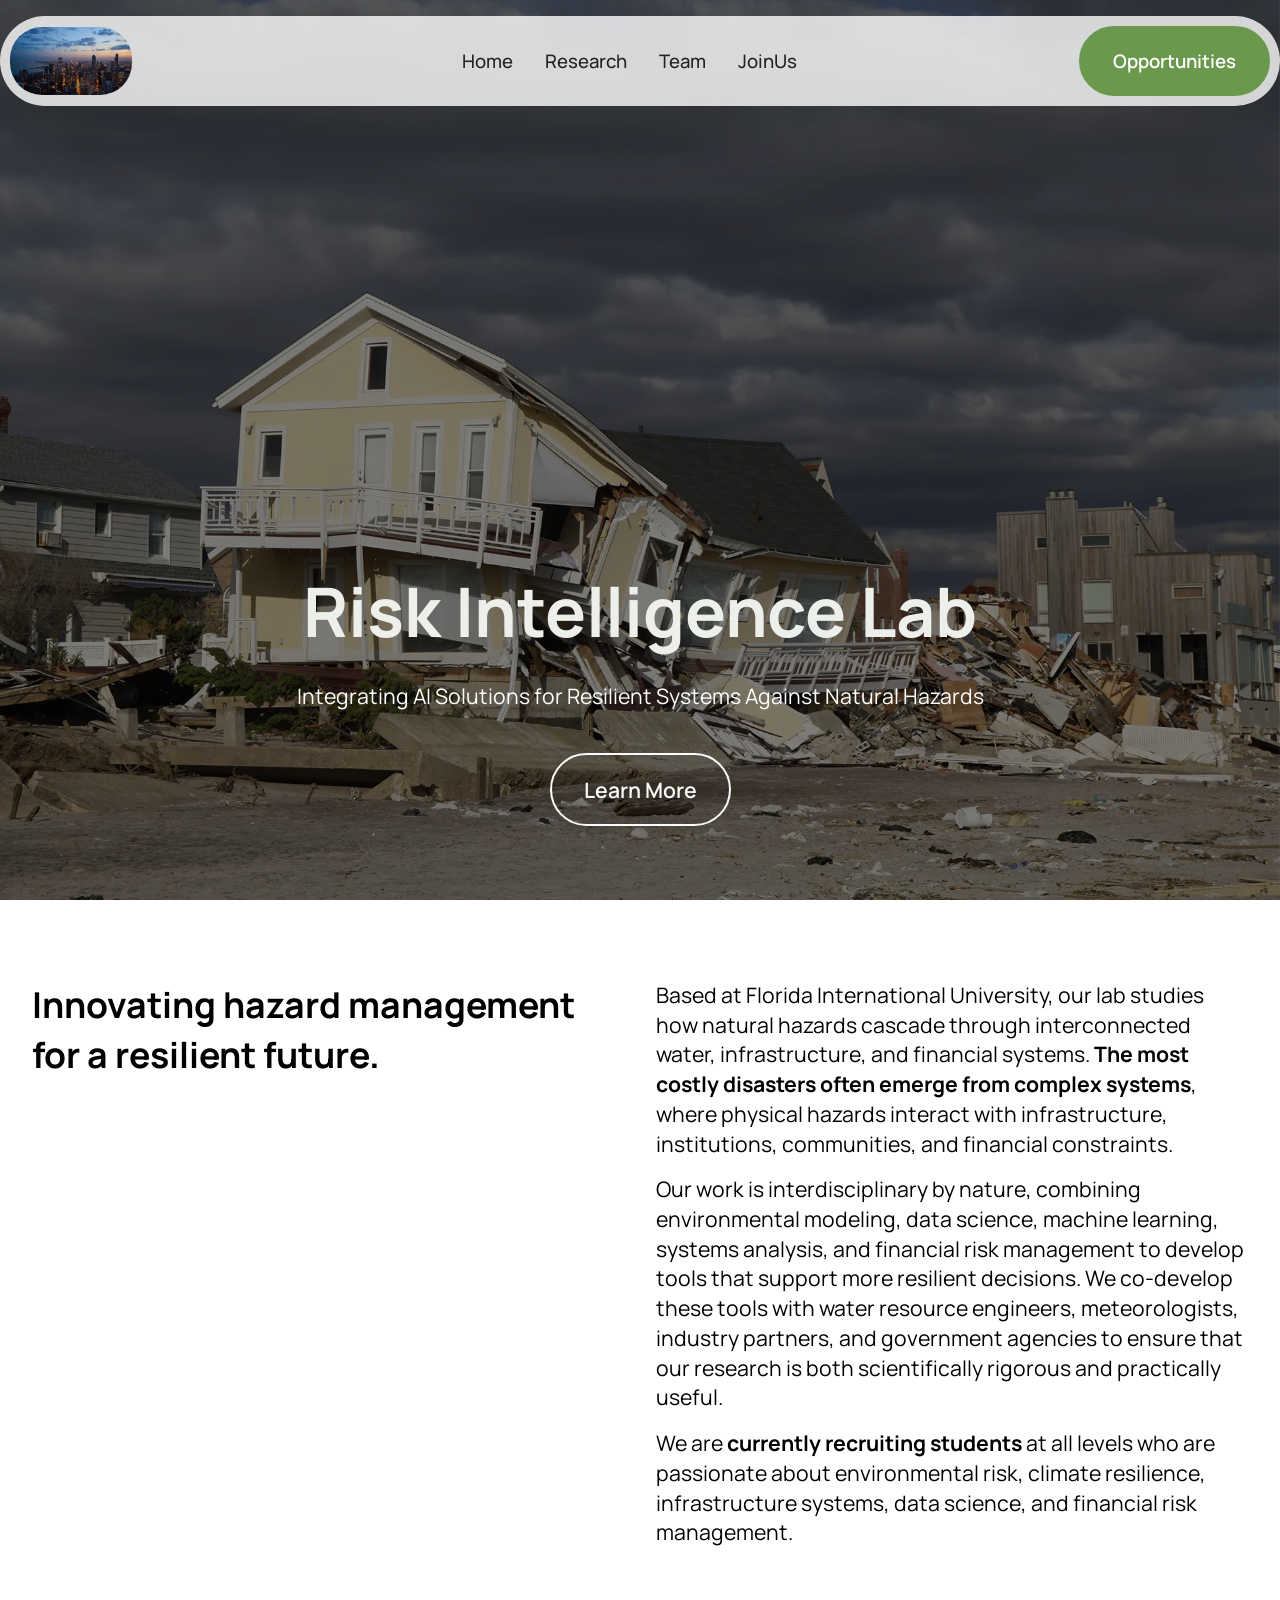
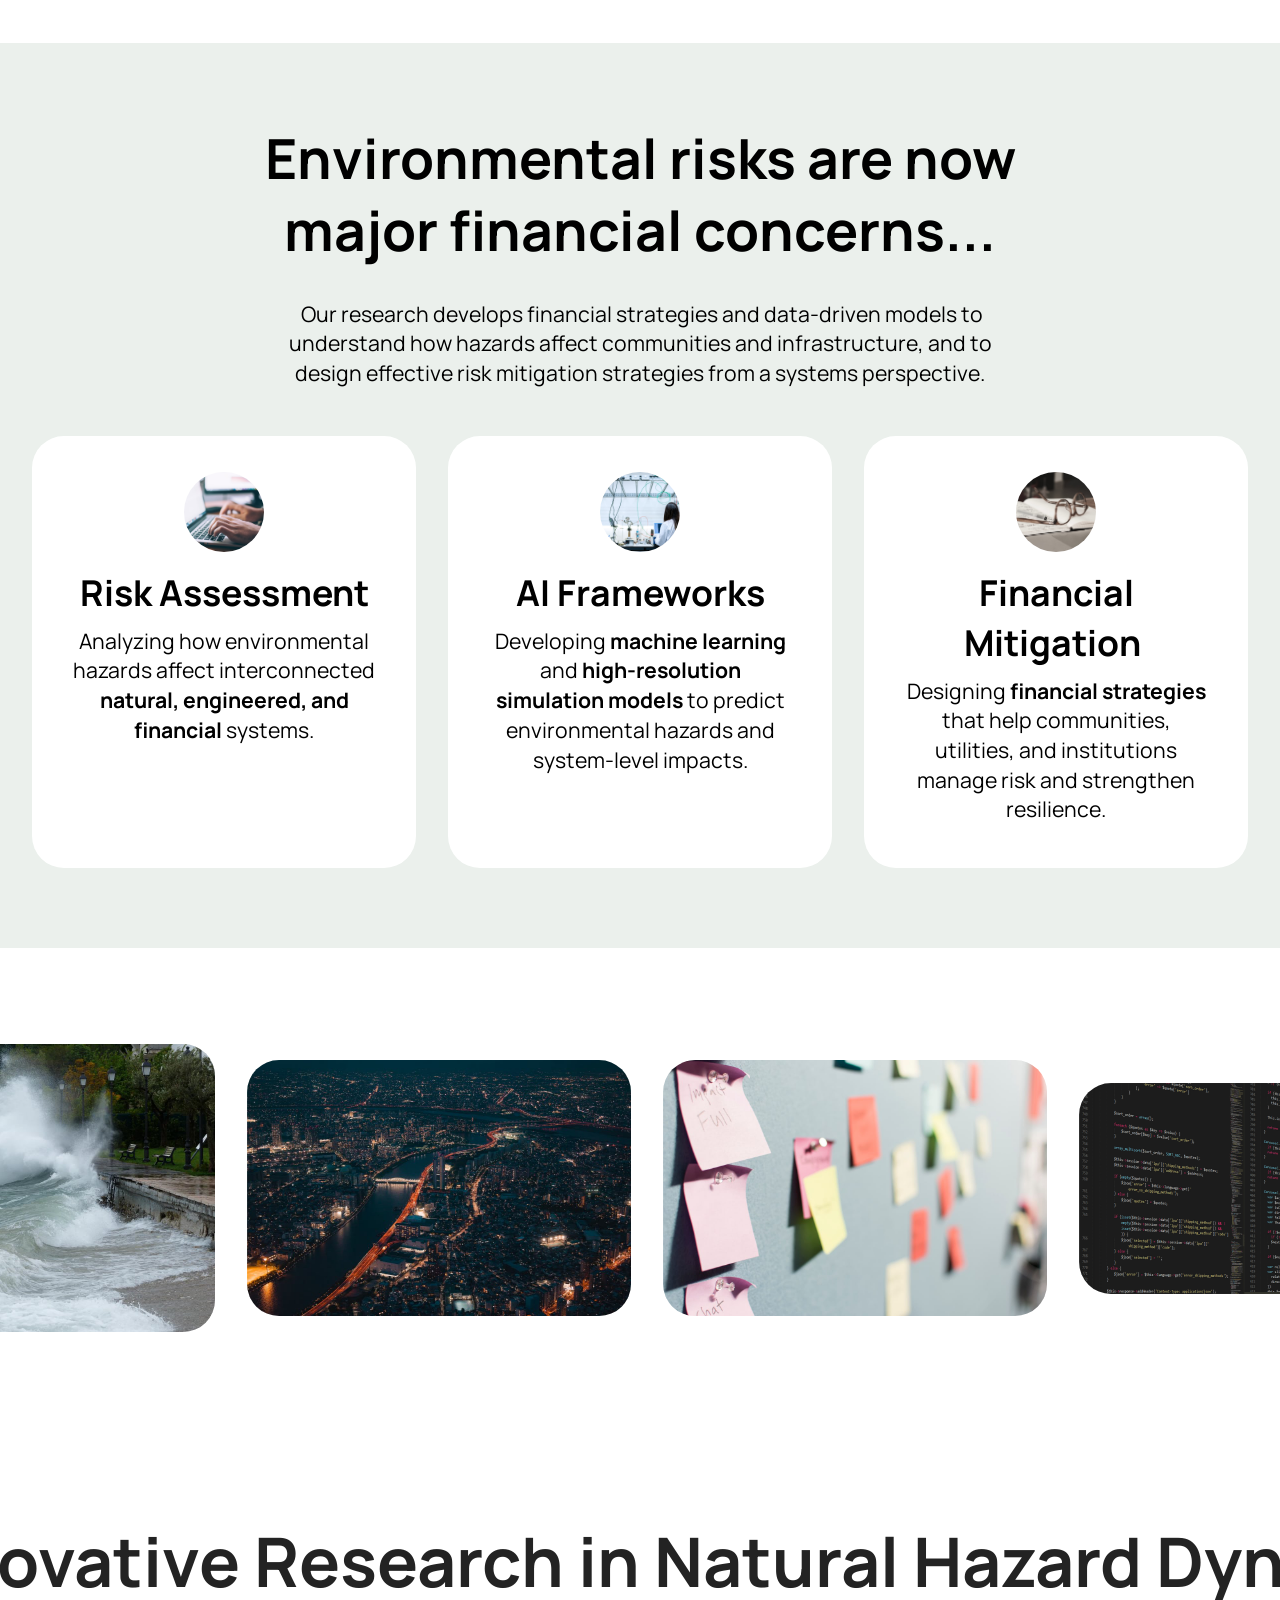
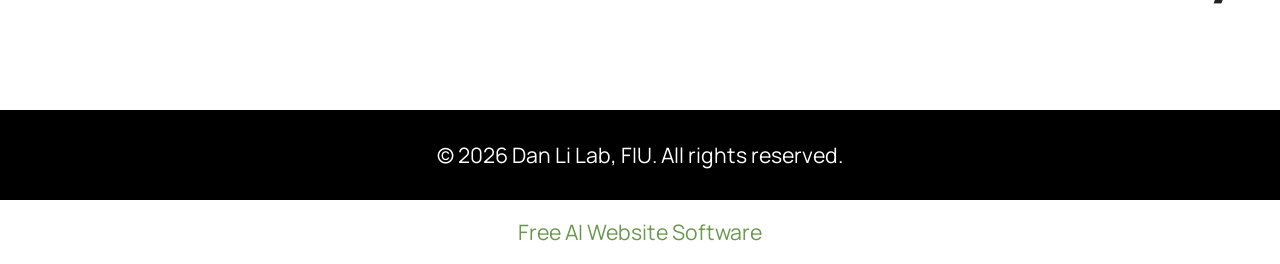
==== commit c8b74fd0: "update" ====
--- a/index.html
+++ b/index.html
@@ -15,11 +15,10 @@
   <link rel="stylesheet" href="assets/bootstrap/css/bootstrap.min.css">
   <link rel="stylesheet" href="assets/parallax/jarallax.css">
   <link rel="stylesheet" href="assets/dropdown/css/style.css">
-  <link rel="stylesheet" href="assets/socicon/css/styles.css">
   <link rel="stylesheet" href="assets/theme/css/style.css">
   <link rel="preload" href="https://fonts.googleapis.com/css2?family=Manrope:wght@400;700&display=swap&display=swap" as="style" onload="this.onload=null;this.rel='stylesheet'">
   <noscript><link rel="stylesheet" href="https://fonts.googleapis.com/css2?family=Manrope:wght@400;700&display=swap&display=swap"></noscript>
-  <link rel="preload" as="style" href="assets/mobirise/css/mbr-additional.css?v=Rg6j0w"><link rel="stylesheet" href="assets/mobirise/css/mbr-additional.css?v=Rg6j0w" type="text/css">
+  <link rel="preload" as="style" href="assets/mobirise/css/mbr-additional.css?v=SBlVf6"><link rel="stylesheet" href="assets/mobirise/css/mbr-additional.css?v=SBlVf6" type="text/css">
 
   
   
@@ -83,30 +82,6 @@
   </div>
 </section>
 
-<section data-bs-version="5.1" class="header12 cid-vmE7pCsDy3" id="call-to-action-8-vmE7pCsDy3">
-    
-
-    
-    
-
-    <div class="text-center container">
-        <div class="row mb-4 justify-content-center">
-            <div class="col-12 col-md-4">
-                <img src="assets/images/photo-1517245386807-bb43f82c33c4.jpeg" alt="Mobirise Website Builder">
-            </div>
-        </div>
-        <div class="row justify-content-center">
-            <div class="col-md-12 content-head">
-                <h1 class="mbr-section-title mbr-fonts-style mb-4 display-2">
-                    <strong>Join Our Exciting Research Team</strong>
-                </h1>
-                <p class="mbr-text mbr-fonts-style mb-4 display-7">We are hiring students at all levels to contribute to innovative research.</p>
-                <div class="mbr-section-btn mt-4"><a class="btn btn-primary display-7" href="https://mobiri.se">Apply Now</a></div>
-            </div>
-        </div>
-    </div>
-</section>
-
 <section data-bs-version="5.1" class="article15 cid-vmE7pCtQRr" id="about-us-15-vmE7pCtQRr">
     
     <div class="container">
@@ -118,9 +93,9 @@
                 </h6>
             </div>
             <div class="col-md-12 col-lg-6">
-                <p class="mbr-text mbr-fonts-style display-7">At the forefront of research, PI Dan Li leads a dedicated team at Florida International University. Our lab specializes in investigating the cascade effects of natural hazards across interconnected water resources, infrastructure, and economic frameworks.</p>
-                <p class="mbr-text mbr-fonts-style display-7">By employing cutting-edge AI-enabled modeling techniques, we translate complex risk assessments into practical strategies for mitigation and adaptation. Our mission is to prepare communities for foreseeable challenges while fostering sustainable development in the face of adversity.</p>
-                <p class="mbr-text mbr-fonts-style display-7">We are excited to announce recruitment at all student levels, inviting passionate minds to join our impactful research endeavors.</p>
+                <p class="mbr-text mbr-fonts-style display-7">Based at Florida International University, our lab studies how natural hazards cascade through interconnected water, infrastructure, and financial systems.&nbsp;<strong>The most costly disasters often emerge from complex systems</strong>, where physical hazards interact with infrastructure, institutions, communities, and financial constraints.</p>
+                <p class="mbr-text mbr-fonts-style display-7">Our work is interdisciplinary by nature, combining environmental modeling, data science, machine learning, systems analysis, and financial risk management to develop tools that support more resilient decisions. We co-develop these tools with water resource engineers, meteorologists, industry partners, and government agencies to ensure that our research is both scientifically rigorous and practically useful.</p>
+                <p class="mbr-text mbr-fonts-style display-7">We are <strong>currently recruiting students</strong> at all levels who are passionate about environmental risk, climate resilience, infrastructure systems, data science, and financial risk management.</p>
             </div>
         </div>
     </div>
@@ -133,10 +108,8 @@
     <div class="container">
         <div class="row justify-content-center">
             <div class="col-12 mb-5 content-head">
-                <h3 class="mbr-section-title mbr-fonts-style align-center mb-0 display-2">
-                    <strong>Research Highlights</strong>
-                </h3>
-                <h5 class="mbr-section-subtitle mbr-fonts-style align-center mb-0 mt-4 display-7">Understanding hazards using advanced modeling techniques for effective practices.</h5>
+                <h3 class="mbr-section-title mbr-fonts-style align-center mb-0 display-2"><strong>Environmental risks are now major financial concerns...</strong></h3>
+                <h5 class="mbr-section-subtitle mbr-fonts-style align-center mb-0 mt-4 display-7">&nbsp;Our research develops financial strategies and data-driven models to understand how hazards affect communities and infrastructure, and to design effective risk mitigation strategies from a systems perspective.</h5>
             </div>
         </div>
         <div class="row">
@@ -149,7 +122,7 @@
                         <h5 class="card-title mbr-fonts-style display-5">
                             <strong>Risk Assessment</strong>
                         </h5>
-                        <p class="card-text mbr-fonts-style display-7">Analyzing impacts of hazards on integrated systems.</p>
+                        <p class="card-text mbr-fonts-style display-7">Analyzing how environmental hazards affect interconnected <strong>natural, engineered, and financial</strong> systems.</p>
                     </div>
                 </div>
             </div>
@@ -162,7 +135,7 @@
                         <h5 class="card-title mbr-fonts-style display-5">
                             <strong>AI Frameworks</strong>
                         </h5>
-                        <p class="card-text mbr-fonts-style display-7">Utilizing AI for predictive modeling of hazards.</p>
+                        <p class="card-text mbr-fonts-style display-7">Developing <strong>machine learning</strong> and <strong>high-resolution simulation models</strong> to predict environmental hazards and system-level impacts.</p>
                     </div>
                 </div>
             </div>
@@ -173,101 +146,13 @@
                             <img class="" src="assets/images/photo-1501290741922-b56c0d0884af.jpeg">
                         </div>
                         <h5 class="card-title mbr-fonts-style display-5">
-                            <strong>Sustainable Solutions</strong>
-                        </h5>
-                        <p class="card-text mbr-fonts-style display-7">Developing strategies for effective community resilience.</p>
+                            <strong>Financial Mitigation&nbsp;</strong></h5>
+                        <p class="card-text mbr-fonts-style display-7">Designing <strong>financial strategies</strong> that help communities, utilities, and institutions manage risk and strengthen resilience.</p>
                     </div>
                 </div>
             </div>
         </div>
     </div>
-</section>
-
-<section data-bs-version="5.1" class="features03 cid-vmE7pCutSB" id="events-1-vmE7pCutSB">
-  
-  
-  <div class="container-fluid">
-    <div class="row justify-content-center mb-5">
-      <div class="col-12 content-head">
-        <div class="mbr-section-head">
-          <h4 class="mbr-section-title mbr-fonts-style align-center mb-0 display-2">
-            <strong>Upcoming Events</strong>
-          </h4>
-          
-        </div>
-      </div>
-    </div>
-    <div class="row">
-      <div class="item features-image col-12 col-md-6 col-lg-3 active">
-        <div class="item-wrapper">
-          <div class="item-img mb-3">
-            <img src="assets/images/photo-1532619675605-1ede6c2ed2b0.jpeg" alt="Mobirise Website Builder" title="">
-          </div>
-          <div class="item-content align-left">
-            <h5 class="item-title mbr-fonts-style mt-0 mb-2 display-5">
-              <strong>AI in Disaster Management Workshop</strong>
-            </h5>
-            <p class="mbr-text mbr-fonts-style mb-3 display-7">2026-06-25</p>
-            <p class="mbr-text mbr-fonts-style mb-3 display-7">Join us for a workshop on leveraging AI in effective disaster management strategies. Don't miss it!</p>
-            <div class="mbr-section-btn item-footer">
-              <a href="" class="btn item-btn btn-primary display-7">Register</a>
-            </div>
-          </div>
-        </div>
-      </div>
-      <div class="item features-image col-12 col-md-6 col-lg-3">
-        <div class="item-wrapper">
-          <div class="item-img mb-3">
-            <img src="assets/images/photo-1631557676757-fcc7b1160be8.jpeg" alt="Mobirise Website Builder" title="" data-slide-to="1" data-bs-slide-to="1">
-          </div>
-          <div class="item-content align-left">
-            <h5 class="item-title mbr-fonts-style mb-2 mt-0 display-5">
-              <strong>Natural Hazards Symposium 2026</strong>
-            </h5>
-            <p class="mbr-text mbr-fonts-style mb-3 display-7">2026-07-15</p>
-            <p class="mbr-text mbr-fonts-style mb-3 display-7">A gathering of experts discussing the latest in hazard research. Engage with leading minds!</p>
-            <div class="mbr-section-btn item-footer">
-              <a href="" class="btn item-btn btn-primary display-7">Register</a>
-            </div>
-          </div>
-        </div>
-      </div>
-      <div class="item features-image col-12 col-md-6 col-lg-3">
-        <div class="item-wrapper">
-          <div class="item-img mb-3">
-            <img src="assets/images/photo-1526378787940-576a539ba69d.jpeg" alt="Mobirise Website Builder" title="" data-slide-to="2" data-bs-slide-to="2">
-          </div>
-          <div class="item-content align-left">
-            <h5 class="item-title mbr-fonts-style mb-2 mt-0 display-5">
-              <strong>Student Research Showcase</strong>
-            </h5>
-            <p class="mbr-text mbr-fonts-style mb-3 display-7">2026-08-05</p>
-            <p class="mbr-text mbr-fonts-style mb-3 display-7">Students present their innovative projects on hazard resilience. Be inspired!</p>
-            <div class="mbr-section-btn item-footer">
-              <a href="" class="btn item-btn btn-primary display-7">Register</a>
-            </div>
-          </div>
-        </div>
-      </div>
-      <div class="item features-image col-12 col-md-6 col-lg-3">
-        <div class="item-wrapper">
-          <div class="item-img mb-3">
-            <img src="assets/images/photo-1587440871875-191322ee64b0.jpeg" alt="Mobirise Website Builder" title="" data-slide-to="2" data-bs-slide-to="2">
-          </div>
-          <div class="item-content align-left">
-            <h5 class="item-title mbr-fonts-style mb-2 mt-0 display-5">
-              <strong>AI for Infrastructure Resilience</strong>
-            </h5>
-            <p class="mbr-text mbr-fonts-style mb-3 display-7">2026-09-10</p>
-            <p class="mbr-text mbr-fonts-style mb-3 display-7">Explore AI applications for enhancing infrastructure resilience against hazards.</p>
-            <div class="mbr-section-btn item-footer">
-              <a href="" class="btn item-btn btn-primary display-7">Register</a>
-            </div>
-          </div>
-        </div>
-      </div>
-    </div>
-  </div>
 </section>
 
 <section data-bs-version="5.1" class="gallery07 cid-vmE7pCuMgc" id="gallery-14-vmE7pCuMgc">
@@ -282,13 +167,13 @@
     <div class="grid-container">
       <div class="grid-container-3 moving-left" style="transform: translate3d(-200px, 0px, 0px);">
         <div class="grid-item">
-          <img src="assets/images/photo-1587355760421-b9de3226a046.jpeg" alt="Mobirise Website Builder">
-        </div>
-        <div class="grid-item">
-          <img src="assets/images/photo-1532094349884-543bc11b234d.jpeg" alt="Mobirise Website Builder">
-        </div>
-        <div class="grid-item">
-          <img src="assets/images/photo-1454165804606-c3d57bc86b40.jpeg" alt="Mobirise Website Builder">
+          <img src="assets/images/mbr-768x422.png" alt="Mobirise Website Builder">
+        </div>
+        <div class="grid-item">
+          <img src="assets/images/mbr-768x576.jpg" alt="Mobirise Website Builder">
+        </div>
+        <div class="grid-item">
+          <img src="assets/images/mbr-768x512.jpg" alt="Mobirise Website Builder">
         </div>
         <div class="grid-item">
           <img src="assets/images/photo-1503551723145-6c040742065b-v2.jpeg" alt="Mobirise Website Builder">
@@ -311,205 +196,6 @@
       </div>
     
   </div>
-</section>
-
-<section data-bs-version="5.1" class="list05 cid-vmE7pCviwE" id="faq-3-vmE7pCviwE">
-    
-    <div class="container">
-        <div class="col-12 mb-5 content-head">
-            <h3 class="mbr-section-title mbr-fonts-style align-center mb-0 display-2">
-                <strong>Frequently Asked Questions</strong>
-            </h3>
-            
-        </div>
-        <div class="row justify-content-center ">
-            <div class="col-12 col-lg-8">
-                <div class="item features-without-image col-12 active">
-                    <div class="item-wrapper">
-                        <h5 class="mbr-card-title mbr-fonts-style mt-0 mb-3 display-5">
-                            <strong>What does the lab study?</strong></h5>
-                        <p class="mbr-text mbr-fonts-style mt-0 mb-3 display-7">The lab investigates interactions between hydrology, infrastructure, and economy.</p>
-                    </div>
-                </div>
-                <div class="item features-without-image col-12">
-                    <div class="item-wrapper">
-                        <h5 class="mbr-card-title mbr-fonts-style mt-0 mb-3 display-5">
-                            <strong>What technologies do you use?</strong></h5>
-                        <p class="mbr-text mbr-fonts-style mt-0 mb-3 display-7">We utilize AI for modeling and simulations.</p>
-                    </div>
-                </div>
-                <div class="item features-without-image col-12">
-                    <div class="item-wrapper">
-                        <h5 class="mbr-card-title mbr-fonts-style mt-0 mb-3 display-5">
-                            <strong>How can I join the lab?</strong></h5>
-                        <p class="mbr-text mbr-fonts-style mt-0 mb-3 display-7">Applications are open to all student levels.</p>
-                    </div>
-                </div>
-                <div class="item features-without-image col-12">
-                  <div class="item-wrapper">
-                      <h5 class="mbr-card-title mbr-fonts-style mt-0 mb-3 display-5">
-                          <strong>What projects are underway?</strong></h5>
-                      <p class="mbr-text mbr-fonts-style mt-0 mb-3 display-7">Ongoing studies on flood impacts and risk mitigation.</p>
-                  </div>
-              </div>
-              <div class="item features-without-image col-12">
-                <div class="item-wrapper">
-                    <h5 class="mbr-card-title mbr-fonts-style mt-0 mb-3 display-5">
-                        <strong>Who is the lab director?</strong></h5>
-                    <p class="mbr-text mbr-fonts-style mt-0 mb-3 display-7">Professor Dan Li leads the lab at FIU.</p>
-                </div>
-            </div>
-            </div>
-        </div>
-    </div>
-</section>
-
-<section data-bs-version="5.1" class="social4 cid-vmE7pCvKVs" id="follow-us-1-vmE7pCvKVs">
-    
-    
-    
-
-    <div class="container">
-        <div class="media-container-row">
-            <div class="col-12">
-                <h3 class="mbr-section-title align-center mb-5 mbr-fonts-style display-2">
-                    <strong>Follow Our Research Journey</strong>
-                </h3>
-                <div class="social-list align-center">
-                    <a class="iconfont-wrapper bg-facebook m-2 " target="_blank" href="https://mobiri.se">
-                        <span class="socicon-facebook socicon"></span>
-                    </a>
-                    <a class="iconfont-wrapper bg-twitter m-2" href="https://mobiri.se" target="_blank">
-                        <span class="socicon-twitter socicon"></span>
-                    </a>
-                    <a class="iconfont-wrapper bg-instagram m-2" href="https://mobiri.se" target="_blank">
-                        <span class="socicon-instagram socicon"></span>
-                    </a>
-                    
-                    
-                    
-                    
-                    
-                    <a class="iconfont-wrapper bg-tiktok m-2" href="https://mobiri.se" target="_blank">
-                        <span class="socicon-tiktok socicon"></span>
-                    </a>
-                    
-                    
-                </div>
-            </div>
-        </div>
-    </div>
-</section>
-
-<section data-bs-version="5.1" class="form5 cid-vmE7pCvuDt" id="contact-form-3-vmE7pCvuDt">
-    
-    
-    <div class="container">
-        <div class="row justify-content-center">
-            <div class="col-12 content-head">
-                <div class="mbr-section-head mb-5">
-                    <h3 class="mbr-section-title mbr-fonts-style align-center mb-0 display-2">
-                        <strong>Get In Touch With Us</strong>
-                    </h3>
-                    
-                </div>
-            </div>
-        </div>
-        <div class="row justify-content-center">
-            <div class="col-lg-8 mx-auto mbr-form" data-form-type="formoid">
-                <form action="https://mobirise.eu/" method="POST" class="mbr-form form-with-styler" data-form-title="Form Name"><input type="hidden" name="email" data-form-email="true" value="O/gsqB4UQ2qycXFx2md9YMccfozUHnBJ8xOEjyZz/oNkTUn0Ze6ZTeivdzdoUWRrt1v8C5zCqn4Z/rap/p++ocsyzpXChXGXL+w7TI9K7ZpRaqlhZu9MS9Bf5QvCfCN9">
-                    <div class="row">
-                        <div hidden="hidden" data-form-alert="" class="alert alert-success col-12">Thanks for filling out the form!</div>
-                        <div hidden="hidden" data-form-alert-danger="" class="alert alert-danger col-12">
-                            Oops...! some problem!
-                        </div>
-                    </div>
-                    <div class="dragArea row">
-                        <div class="col-md col-sm-12 form-group mb-3" data-for="name">
-                            <input type="text" name="name" placeholder="Name" data-form-field="name" class="form-control" value="" id="name-contact-form-3-vmE7pCvuDt">
-                        </div>
-                        <div class="col-md col-sm-12 form-group mb-3" data-for="email">
-                            <input type="email" name="email" placeholder="Email" data-form-field="email" class="form-control" value="" id="email-contact-form-3-vmE7pCvuDt">
-                        </div>
-                        <div class="col-12 form-group mb-3 mb-3" data-for="url">
-                            <input type="url" name="url" placeholder="Phone" data-form-field="url" class="form-control" value="" id="url-contact-form-3-vmE7pCvuDt">
-                        </div>
-                        <div class="col-12 form-group mb-3" data-for="textarea">
-                            <textarea name="textarea" placeholder="Message" data-form-field="textarea" class="form-control" id="textarea-contact-form-3-vmE7pCvuDt"></textarea>
-                        </div>
-                        <div class="col-lg-12 col-md-12 col-sm-12 align-center mbr-section-btn">
-                            <button type="submit" class="btn btn-primary display-7">Send Message</button>
-                        </div>
-                    </div>
-                </form>
-            </div>
-        </div>
-    </div>
-</section>
-
-<section data-bs-version="5.1" class="contacts01 cid-vmE7pCvTou" id="contacts-1-vmE7pCvTou">
-    
-
-    
-    
-    <div class="container">
-        <div class="row justify-content-center">
-            <div class="col-12 content-head">
-                <div class="mbr-section-head mb-5">
-                    <h3 class="mbr-section-title mbr-fonts-style align-center mb-0 display-2">
-                        <strong>Contact Information</strong>
-                    </h3>
-                    
-                </div>
-            </div>
-        </div>
-        <div class="row">
-            <div class="item features-without-image col-12 col-md-6 active">
-                <div class="item-wrapper">
-                    <div class="text-wrapper">
-                        <h6 class="card-title mbr-fonts-style mb-3 display-5">
-                            <strong>Phone</strong>
-                        </h6>
-                        <p class="mbr-text mbr-fonts-style display-7">
-                            <a href="tel:(305) 348-0000" class="text-black">(305) 348-0000</a>
-                        </p>
-                    </div>
-                </div>
-            </div>
-            <div class="item features-without-image col-12 col-md-6">
-                <div class="item-wrapper">
-                    <div class="text-wrapper">
-                        <h6 class="card-title mbr-fonts-style mb-3 display-5">
-                            <strong>Dan Li's Research Lab at Florida International University on Natural Hazards</strong>
-                        </h6>
-                        <p class="mbr-text mbr-fonts-style display-7">
-                            <a href="mailto:dli@fiu.edu" class="text-black">dli@fiu.edu</a>
-                        </p>
-                    </div>
-                </div>
-            </div>
-            <div class="item features-without-image col-12 col-md-6">
-                <div class="item-wrapper">
-                    <div class="text-wrapper">
-                        <h6 class="card-title mbr-fonts-style mb-3 display-5">
-                            <strong>Dan Li's Research Lab at Florida International University on Natural Hazards</strong>
-                        </h6>
-                        <p class="mbr-text mbr-fonts-style display-7">Miami, FL 33199</p>
-                    </div>
-                </div>
-            </div>
-            <div class="item features-without-image col-12 col-md-6">
-                <div class="item-wrapper">
-                    <div class="text-wrapper">
-                        <h6 class="card-title mbr-fonts-style mb-3 display-5">
-                            <strong>Working Hours</strong>
-                        </h6>
-                        <p class="mbr-text mbr-fonts-style display-7">Mon-Fri: 9 AM - 5 PM</p>
-                    </div>
-                </div>
-            </div>
-        </div>
-    </div>
 </section>
 
 <section data-bs-version="5.1" class="footer4 cid-vmE7pCx9kY" once="footers" id="footer-4-vmE7pCx9kY">
@@ -525,7 +211,7 @@
             </div>
         </div>
     </div>
-</section><section class="display-7" style="padding: 0;align-items: center;justify-content: center;flex-wrap: wrap;    align-content: center;display: flex;position: relative;height: 4rem;"><a href="https://mobiri.se/" style="flex: 1 1;height: 4rem;position: absolute;width: 100%;z-index: 1;"><img alt="" style="height: 4rem;" src="[data-uri]"></a><p style="margin: 0;text-align: center;" class="display-7">&#8204;</p><a style="z-index:1" href="https://mobirise.com">Mobirise </a></section><script src="assets/bootstrap/js/bootstrap.bundle.min.js"></script>  <script src="assets/parallax/jarallax.js"></script>  <script src="assets/smoothscroll/smooth-scroll.js"></script>  <script src="assets/ytplayer/index.js"></script>  <script src="assets/dropdown/js/navbar-dropdown.js"></script>  <script src="assets/scrollgallery/scroll-gallery.js"></script>  <script src="assets/theme/js/script.js"></script>  <script src="assets/formoid/formoid.min.js"></script>  
+</section><section class="display-7" style="padding: 0;align-items: center;justify-content: center;flex-wrap: wrap;    align-content: center;display: flex;position: relative;height: 4rem;"><a href="https://mobiri.se/" style="flex: 1 1;height: 4rem;position: absolute;width: 100%;z-index: 1;"><img alt="" style="height: 4rem;" src="[data-uri]"></a><p style="margin: 0;text-align: center;" class="display-7">&#8204;</p><a style="z-index:1" href="https://mobirise.com/builder/ai-website-builder.html">Free AI Website Software</a></section><script src="assets/bootstrap/js/bootstrap.bundle.min.js"></script>  <script src="assets/parallax/jarallax.js"></script>  <script src="assets/smoothscroll/smooth-scroll.js"></script>  <script src="assets/ytplayer/index.js"></script>  <script src="assets/dropdown/js/navbar-dropdown.js"></script>  <script src="assets/scrollgallery/scroll-gallery.js"></script>  <script src="assets/theme/js/script.js"></script>  
   
   
 </body>
--- a/assets/mobirise/css/mbr-additional.css
+++ b/assets/mobirise/css/mbr-additional.css
@@ -1342,7 +1342,7 @@
 }
 .cid-vmE7pCsqIM {
   display: flex;
-  background-image: url("../../../assets/images/mbr-1800x1200.jpg");
+  background-image: url("../../../assets/images/shutterstock-130759928.webp");
 }
 .cid-vmE7pCsqIM .mbr-overlay {
   background-color: #000000;
@@ -1405,41 +1405,6 @@
 .cid-vmE7pCsqIM .mbr-section-subtitle {
   color: #386641;
 }
-.cid-vmE7pCsDy3 {
-  padding-top: 6rem;
-  padding-bottom: 5rem;
-  background-color: #386641;
-}
-.cid-vmE7pCsDy3 .mbr-fallback-image.disabled {
-  display: none;
-}
-.cid-vmE7pCsDy3 .mbr-fallback-image {
-  display: block;
-  background-size: cover;
-  background-position: center center;
-  width: 100%;
-  height: 100%;
-  position: absolute;
-  top: 0;
-}
-.cid-vmE7pCsDy3 .content-head {
-  max-width: 800px;
-}
-.cid-vmE7pCsDy3 .mbr-section-title {
-  color: #FFFFFF;
-}
-.cid-vmE7pCsDy3 .mbr-text,
-.cid-vmE7pCsDy3 .mbr-section-btn {
-  color: #FFFFFF;
-}
-.cid-vmE7pCsDy3 img,
-.cid-vmE7pCsDy3 .item-img {
-  margin-left: auto;
-  margin-right: auto;
-  height: 200px;
-  width: 200px;
-  object-fit: cover;
-}
 .cid-vmE7pCtQRr {
   padding-top: 5rem;
   padding-bottom: 5rem;
@@ -1524,55 +1489,6 @@
     margin-bottom: 1rem;
   }
 }
-.cid-vmE7pCutSB {
-  padding-top: 6rem;
-  padding-bottom: 6rem;
-  background-color: #ffffff;
-}
-.cid-vmE7pCutSB .item-subtitle {
-  line-height: 1.2;
-  color: #232323;
-  text-align: center;
-}
-.cid-vmE7pCutSB img,
-.cid-vmE7pCutSB .item-img {
-  width: 100%;
-  height: 100%;
-  height: 400px;
-  object-fit: cover;
-}
-.cid-vmE7pCutSB .item:focus,
-.cid-vmE7pCutSB span:focus {
-  outline: none;
-}
-.cid-vmE7pCutSB .item {
-  margin-bottom: 2rem;
-}
-@media (max-width: 767px) {
-  .cid-vmE7pCutSB .item {
-    margin-bottom: 1rem;
-  }
-}
-.cid-vmE7pCutSB .item-wrapper {
-  position: relative;
-  border-radius: 4px;
-  height: 100%;
-  display: flex;
-  flex-flow: column nowrap;
-}
-.cid-vmE7pCutSB .mbr-section-title {
-  color: #232323;
-}
-.cid-vmE7pCutSB .mbr-text,
-.cid-vmE7pCutSB .mbr-section-btn {
-  color: #232323;
-}
-.cid-vmE7pCutSB .item-title {
-  color: #232323;
-}
-.cid-vmE7pCutSB .content-head {
-  max-width: 800px;
-}
 .cid-vmE7pCuMgc {
   padding-top: 6rem;
   padding-bottom: 6rem;
@@ -1682,196 +1598,11 @@
     min-height: 45px;
   }
 }
-.cid-vmE7pCviwE {
-  padding-top: 5rem;
-  padding-bottom: 5rem;
-  background-color: transparent;
-}
-.cid-vmE7pCviwE .mbr-text {
-  color: #000000;
-}
-.cid-vmE7pCviwE .mbr-section-subtitle {
-  color: #000000;
-}
-.cid-vmE7pCviwE .mbr-section-title {
-  color: #000000;
-  text-align: center;
-}
-.cid-vmE7pCviwE .mbr-text,
-.cid-vmE7pCviwE .item .mbr-section-btn {
-  text-align: left;
-}
-.cid-vmE7pCviwE .item-wrapper {
-  background: #ffffff;
-  margin-bottom: 2rem;
-  padding: 2.25rem;
-}
-@media (min-width: 992px) and (max-width: 1200px) {
-  .cid-vmE7pCviwE .item-wrapper {
-    padding: 2rem 1.5rem;
-    margin-bottom: 2rem;
-  }
-}
-@media (max-width: 767px) {
-  .cid-vmE7pCviwE .item-wrapper {
-    padding: 2rem 1.5rem;
-    margin-bottom: 1rem;
-  }
-}
-.cid-vmE7pCvKVs {
-  padding-top: 5rem;
-  padding-bottom: 5rem;
-  background-color: #ffffff;
-}
-.cid-vmE7pCvKVs .mbr-fallback-image.disabled {
-  display: none;
-}
-.cid-vmE7pCvKVs .mbr-fallback-image {
-  display: block;
-  background-size: cover;
-  background-position: center center;
-  width: 100%;
-  height: 100%;
-  position: absolute;
-  top: 0;
-}
-.cid-vmE7pCvKVs .bg-facebook {
-  background: #1778f2;
-  color: #ffffff;
-}
-.cid-vmE7pCvKVs .bg-facebook:hover {
-  background: #0b60cb;
-}
-.cid-vmE7pCvKVs .bg-twitter {
-  background: #1da1f2;
-  color: #ffffff;
-}
-.cid-vmE7pCvKVs .bg-twitter:hover {
-  background: #0c85d0;
-}
-.cid-vmE7pCvKVs .bg-instagram {
-  background: #f00075;
-  color: #ffffff;
-}
-.cid-vmE7pCvKVs .bg-instagram:hover {
-  background: #bd005c;
-}
-.cid-vmE7pCvKVs .bg-tiktok {
-  background: #000000;
-  color: #ffffff;
-}
-.cid-vmE7pCvKVs .bg-tiktok:hover {
-  background: #000000;
-}
-.cid-vmE7pCvKVs .iconfont-wrapper {
-  display: inline-block;
-  font-size: 32px;
-  border-radius: 50%;
-  width: 72px;
-  height: 72px;
-  line-height: 72px;
-  text-align: center;
-  transition: all 0.3s ease-in-out;
-}
-.cid-vmE7pCvKVs [class^="socicon-"]:before,
-.cid-vmE7pCvKVs [class*=" socicon-"]:before {
-  line-height: 55px;
-  padding: 0.6rem;
-}
-.cid-vmE7pCvuDt {
-  padding-top: 6rem;
-  padding-bottom: 6rem;
-  background-color: transparent;
-}
-.cid-vmE7pCvuDt .mbr-overlay {
-  background-color: #ffffff;
-  opacity: 0.4;
-}
-.cid-vmE7pCvuDt form .mbr-section-btn {
-  text-align: center;
-  width: 100%;
-}
-.cid-vmE7pCvuDt form .mbr-section-btn .btn {
-  display: inline-flex;
-}
-@media (max-width: 991px) {
-  .cid-vmE7pCvuDt form .mbr-section-btn .btn {
-    width: 100%;
-  }
-}
-.cid-vmE7pCvuDt .content-head {
-  max-width: 800px;
-}
-.cid-vmE7pCvTou {
-  padding-top: 6rem;
-  padding-bottom: 6rem;
-  background-color: transparent;
-}
-.cid-vmE7pCvTou .mbr-fallback-image.disabled {
-  display: none;
-}
-.cid-vmE7pCvTou .mbr-fallback-image {
-  display: block;
-  background-size: cover;
-  background-position: center center;
-  width: 100%;
-  height: 100%;
-  position: absolute;
-  top: 0;
-}
-.cid-vmE7pCvTou .row {
-  justify-content: center;
-}
-.cid-vmE7pCvTou .item {
-  margin-bottom: 2rem;
-}
-@media (max-width: 767px) {
-  .cid-vmE7pCvTou .item {
-    margin-bottom: 1rem;
-  }
-}
-.cid-vmE7pCvTou .item .item-wrapper {
-  display: flex;
-  flex-direction: column;
-  height: 100%;
-  background: #ffffff;
-  padding: 2.25rem;
-}
-@media (min-width: 992px) and (max-width: 1200px) {
-  .cid-vmE7pCvTou .item .item-wrapper {
-    padding: 2rem 1.5rem;
-  }
-}
-@media (max-width: 767px) {
-  .cid-vmE7pCvTou .item .item-wrapper {
-    padding: 2rem 1.5rem;
-  }
-}
-.cid-vmE7pCvTou .content-head {
-  max-width: 800px;
-}
 .cid-vmE7pCx9kY {
   padding-top: 30px;
   padding-bottom: 30px;
   background-color: #000000;
   overflow: hidden;
-}
-.cid-vmE7pCx9kY {
-  padding-top: 30px;
-  padding-bottom: 30px;
-  background-color: #000000;
-  overflow: hidden;
-}
-.cid-vmJGHnRFrE {
-  padding-top: 5rem;
-  padding-bottom: 5rem;
-  background-color: #ffffff;
-}
-.cid-vmJGHnRFrE .mbr-text {
-  color: #000000;
-}
-.cid-vmJGHnRFrE .mbr-section-subtitle {
-  color: #000000;
 }
 .cid-vmE7pCss7t {
   z-index: 1000;
@@ -2432,3 +2163,20 @@
     padding: 1rem;
   }
 }
+.cid-vmE7pCx9kY {
+  padding-top: 30px;
+  padding-bottom: 30px;
+  background-color: #000000;
+  overflow: hidden;
+}
+.cid-vmJGHnRFrE {
+  padding-top: 5rem;
+  padding-bottom: 5rem;
+  background-color: #ffffff;
+}
+.cid-vmJGHnRFrE .mbr-text {
+  color: #000000;
+}
+.cid-vmJGHnRFrE .mbr-section-subtitle {
+  color: #000000;
+}
--- a/assets/mobirise/css/mbr-additional.css
+++ b/assets/mobirise/css/mbr-additional.css
@@ -1342,7 +1342,7 @@
 }
 .cid-vmE7pCsqIM {
   display: flex;
-  background-image: url("../../../assets/images/mbr-1800x1200.jpg");
+  background-image: url("../../../assets/images/shutterstock-130759928.webp");
 }
 .cid-vmE7pCsqIM .mbr-overlay {
   background-color: #000000;
@@ -1405,41 +1405,6 @@
 .cid-vmE7pCsqIM .mbr-section-subtitle {
   color: #386641;
 }
-.cid-vmE7pCsDy3 {
-  padding-top: 6rem;
-  padding-bottom: 5rem;
-  background-color: #386641;
-}
-.cid-vmE7pCsDy3 .mbr-fallback-image.disabled {
-  display: none;
-}
-.cid-vmE7pCsDy3 .mbr-fallback-image {
-  display: block;
-  background-size: cover;
-  background-position: center center;
-  width: 100%;
-  height: 100%;
-  position: absolute;
-  top: 0;
-}
-.cid-vmE7pCsDy3 .content-head {
-  max-width: 800px;
-}
-.cid-vmE7pCsDy3 .mbr-section-title {
-  color: #FFFFFF;
-}
-.cid-vmE7pCsDy3 .mbr-text,
-.cid-vmE7pCsDy3 .mbr-section-btn {
-  color: #FFFFFF;
-}
-.cid-vmE7pCsDy3 img,
-.cid-vmE7pCsDy3 .item-img {
-  margin-left: auto;
-  margin-right: auto;
-  height: 200px;
-  width: 200px;
-  object-fit: cover;
-}
 .cid-vmE7pCtQRr {
   padding-top: 5rem;
   padding-bottom: 5rem;
@@ -1524,55 +1489,6 @@
     margin-bottom: 1rem;
   }
 }
-.cid-vmE7pCutSB {
-  padding-top: 6rem;
-  padding-bottom: 6rem;
-  background-color: #ffffff;
-}
-.cid-vmE7pCutSB .item-subtitle {
-  line-height: 1.2;
-  color: #232323;
-  text-align: center;
-}
-.cid-vmE7pCutSB img,
-.cid-vmE7pCutSB .item-img {
-  width: 100%;
-  height: 100%;
-  height: 400px;
-  object-fit: cover;
-}
-.cid-vmE7pCutSB .item:focus,
-.cid-vmE7pCutSB span:focus {
-  outline: none;
-}
-.cid-vmE7pCutSB .item {
-  margin-bottom: 2rem;
-}
-@media (max-width: 767px) {
-  .cid-vmE7pCutSB .item {
-    margin-bottom: 1rem;
-  }
-}
-.cid-vmE7pCutSB .item-wrapper {
-  position: relative;
-  border-radius: 4px;
-  height: 100%;
-  display: flex;
-  flex-flow: column nowrap;
-}
-.cid-vmE7pCutSB .mbr-section-title {
-  color: #232323;
-}
-.cid-vmE7pCutSB .mbr-text,
-.cid-vmE7pCutSB .mbr-section-btn {
-  color: #232323;
-}
-.cid-vmE7pCutSB .item-title {
-  color: #232323;
-}
-.cid-vmE7pCutSB .content-head {
-  max-width: 800px;
-}
 .cid-vmE7pCuMgc {
   padding-top: 6rem;
   padding-bottom: 6rem;
@@ -1682,196 +1598,11 @@
     min-height: 45px;
   }
 }
-.cid-vmE7pCviwE {
-  padding-top: 5rem;
-  padding-bottom: 5rem;
-  background-color: transparent;
-}
-.cid-vmE7pCviwE .mbr-text {
-  color: #000000;
-}
-.cid-vmE7pCviwE .mbr-section-subtitle {
-  color: #000000;
-}
-.cid-vmE7pCviwE .mbr-section-title {
-  color: #000000;
-  text-align: center;
-}
-.cid-vmE7pCviwE .mbr-text,
-.cid-vmE7pCviwE .item .mbr-section-btn {
-  text-align: left;
-}
-.cid-vmE7pCviwE .item-wrapper {
-  background: #ffffff;
-  margin-bottom: 2rem;
-  padding: 2.25rem;
-}
-@media (min-width: 992px) and (max-width: 1200px) {
-  .cid-vmE7pCviwE .item-wrapper {
-    padding: 2rem 1.5rem;
-    margin-bottom: 2rem;
-  }
-}
-@media (max-width: 767px) {
-  .cid-vmE7pCviwE .item-wrapper {
-    padding: 2rem 1.5rem;
-    margin-bottom: 1rem;
-  }
-}
-.cid-vmE7pCvKVs {
-  padding-top: 5rem;
-  padding-bottom: 5rem;
-  background-color: #ffffff;
-}
-.cid-vmE7pCvKVs .mbr-fallback-image.disabled {
-  display: none;
-}
-.cid-vmE7pCvKVs .mbr-fallback-image {
-  display: block;
-  background-size: cover;
-  background-position: center center;
-  width: 100%;
-  height: 100%;
-  position: absolute;
-  top: 0;
-}
-.cid-vmE7pCvKVs .bg-facebook {
-  background: #1778f2;
-  color: #ffffff;
-}
-.cid-vmE7pCvKVs .bg-facebook:hover {
-  background: #0b60cb;
-}
-.cid-vmE7pCvKVs .bg-twitter {
-  background: #1da1f2;
-  color: #ffffff;
-}
-.cid-vmE7pCvKVs .bg-twitter:hover {
-  background: #0c85d0;
-}
-.cid-vmE7pCvKVs .bg-instagram {
-  background: #f00075;
-  color: #ffffff;
-}
-.cid-vmE7pCvKVs .bg-instagram:hover {
-  background: #bd005c;
-}
-.cid-vmE7pCvKVs .bg-tiktok {
-  background: #000000;
-  color: #ffffff;
-}
-.cid-vmE7pCvKVs .bg-tiktok:hover {
-  background: #000000;
-}
-.cid-vmE7pCvKVs .iconfont-wrapper {
-  display: inline-block;
-  font-size: 32px;
-  border-radius: 50%;
-  width: 72px;
-  height: 72px;
-  line-height: 72px;
-  text-align: center;
-  transition: all 0.3s ease-in-out;
-}
-.cid-vmE7pCvKVs [class^="socicon-"]:before,
-.cid-vmE7pCvKVs [class*=" socicon-"]:before {
-  line-height: 55px;
-  padding: 0.6rem;
-}
-.cid-vmE7pCvuDt {
-  padding-top: 6rem;
-  padding-bottom: 6rem;
-  background-color: transparent;
-}
-.cid-vmE7pCvuDt .mbr-overlay {
-  background-color: #ffffff;
-  opacity: 0.4;
-}
-.cid-vmE7pCvuDt form .mbr-section-btn {
-  text-align: center;
-  width: 100%;
-}
-.cid-vmE7pCvuDt form .mbr-section-btn .btn {
-  display: inline-flex;
-}
-@media (max-width: 991px) {
-  .cid-vmE7pCvuDt form .mbr-section-btn .btn {
-    width: 100%;
-  }
-}
-.cid-vmE7pCvuDt .content-head {
-  max-width: 800px;
-}
-.cid-vmE7pCvTou {
-  padding-top: 6rem;
-  padding-bottom: 6rem;
-  background-color: transparent;
-}
-.cid-vmE7pCvTou .mbr-fallback-image.disabled {
-  display: none;
-}
-.cid-vmE7pCvTou .mbr-fallback-image {
-  display: block;
-  background-size: cover;
-  background-position: center center;
-  width: 100%;
-  height: 100%;
-  position: absolute;
-  top: 0;
-}
-.cid-vmE7pCvTou .row {
-  justify-content: center;
-}
-.cid-vmE7pCvTou .item {
-  margin-bottom: 2rem;
-}
-@media (max-width: 767px) {
-  .cid-vmE7pCvTou .item {
-    margin-bottom: 1rem;
-  }
-}
-.cid-vmE7pCvTou .item .item-wrapper {
-  display: flex;
-  flex-direction: column;
-  height: 100%;
-  background: #ffffff;
-  padding: 2.25rem;
-}
-@media (min-width: 992px) and (max-width: 1200px) {
-  .cid-vmE7pCvTou .item .item-wrapper {
-    padding: 2rem 1.5rem;
-  }
-}
-@media (max-width: 767px) {
-  .cid-vmE7pCvTou .item .item-wrapper {
-    padding: 2rem 1.5rem;
-  }
-}
-.cid-vmE7pCvTou .content-head {
-  max-width: 800px;
-}
 .cid-vmE7pCx9kY {
   padding-top: 30px;
   padding-bottom: 30px;
   background-color: #000000;
   overflow: hidden;
-}
-.cid-vmE7pCx9kY {
-  padding-top: 30px;
-  padding-bottom: 30px;
-  background-color: #000000;
-  overflow: hidden;
-}
-.cid-vmJGHnRFrE {
-  padding-top: 5rem;
-  padding-bottom: 5rem;
-  background-color: #ffffff;
-}
-.cid-vmJGHnRFrE .mbr-text {
-  color: #000000;
-}
-.cid-vmJGHnRFrE .mbr-section-subtitle {
-  color: #000000;
 }
 .cid-vmE7pCss7t {
   z-index: 1000;
@@ -2432,3 +2163,20 @@
     padding: 1rem;
   }
 }
+.cid-vmE7pCx9kY {
+  padding-top: 30px;
+  padding-bottom: 30px;
+  background-color: #000000;
+  overflow: hidden;
+}
+.cid-vmJGHnRFrE {
+  padding-top: 5rem;
+  padding-bottom: 5rem;
+  background-color: #ffffff;
+}
+.cid-vmJGHnRFrE .mbr-text {
+  color: #000000;
+}
+.cid-vmJGHnRFrE .mbr-section-subtitle {
+  color: #000000;
+}
